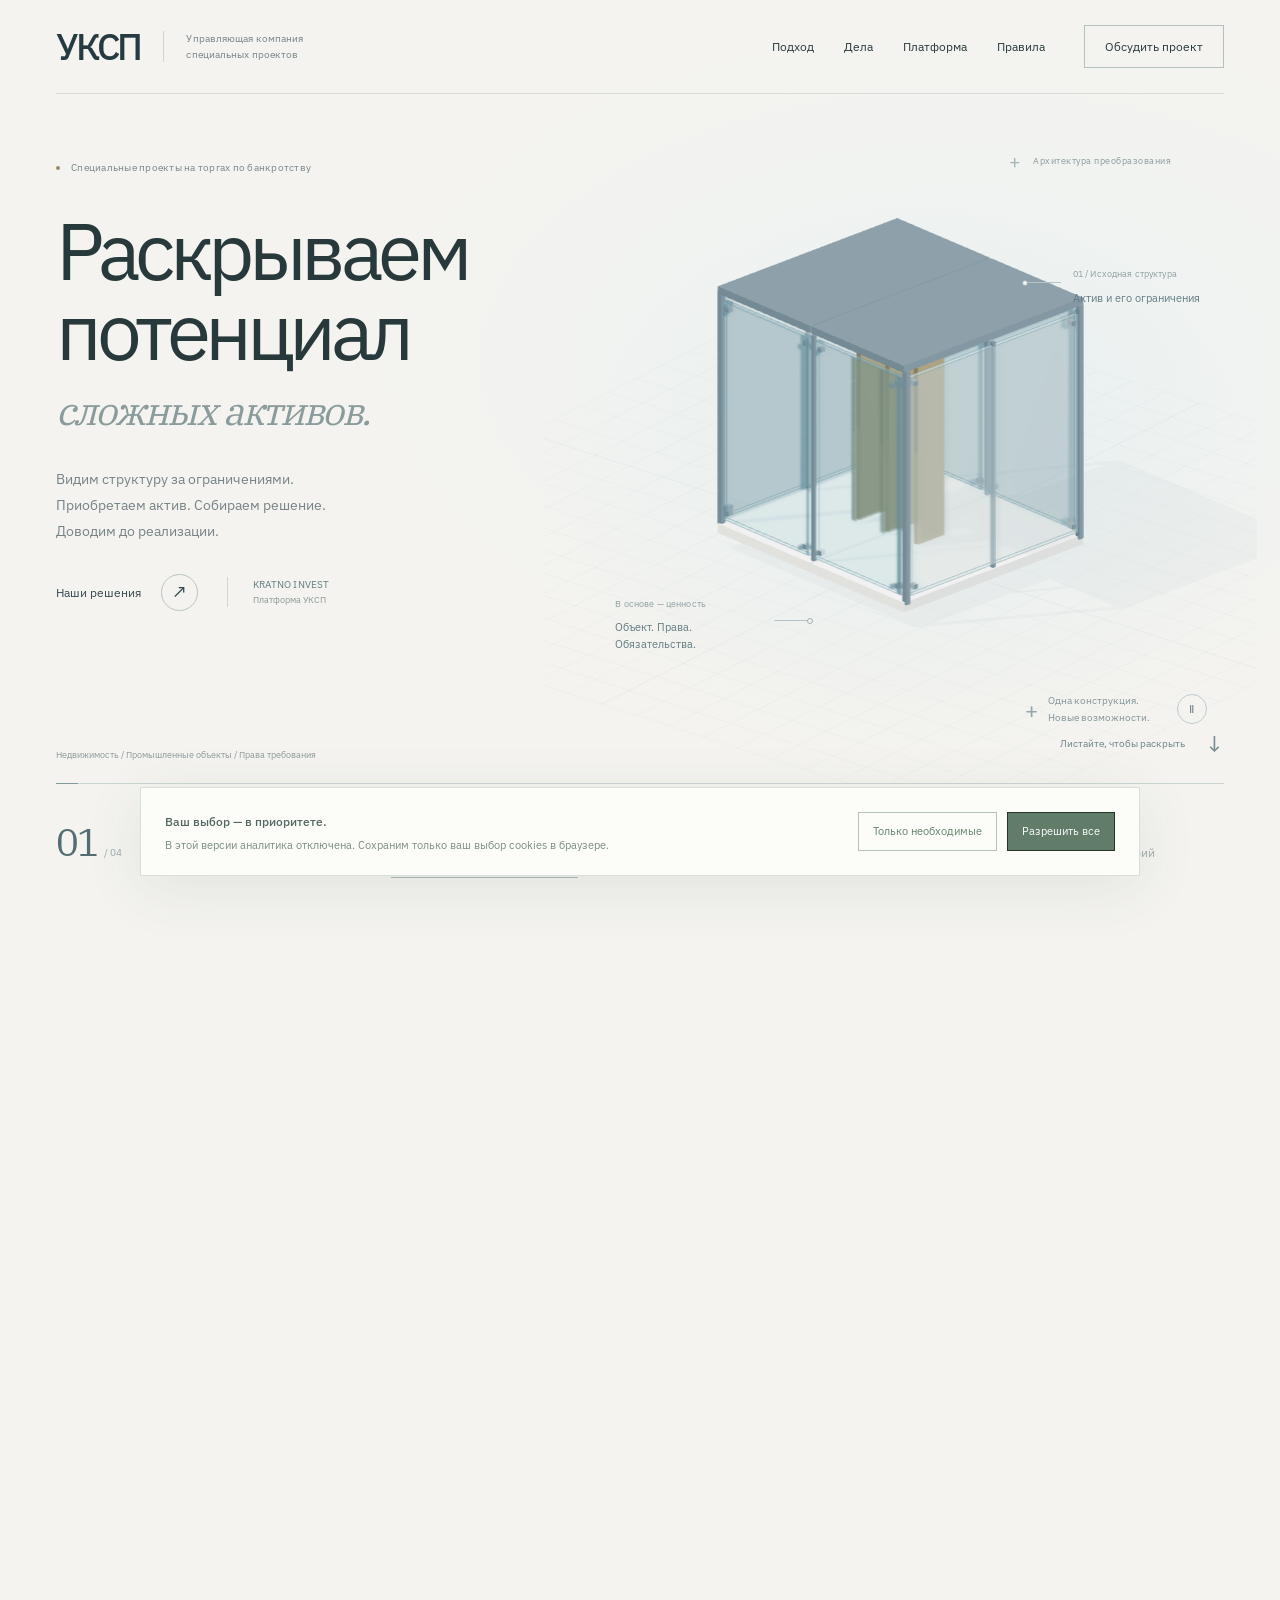
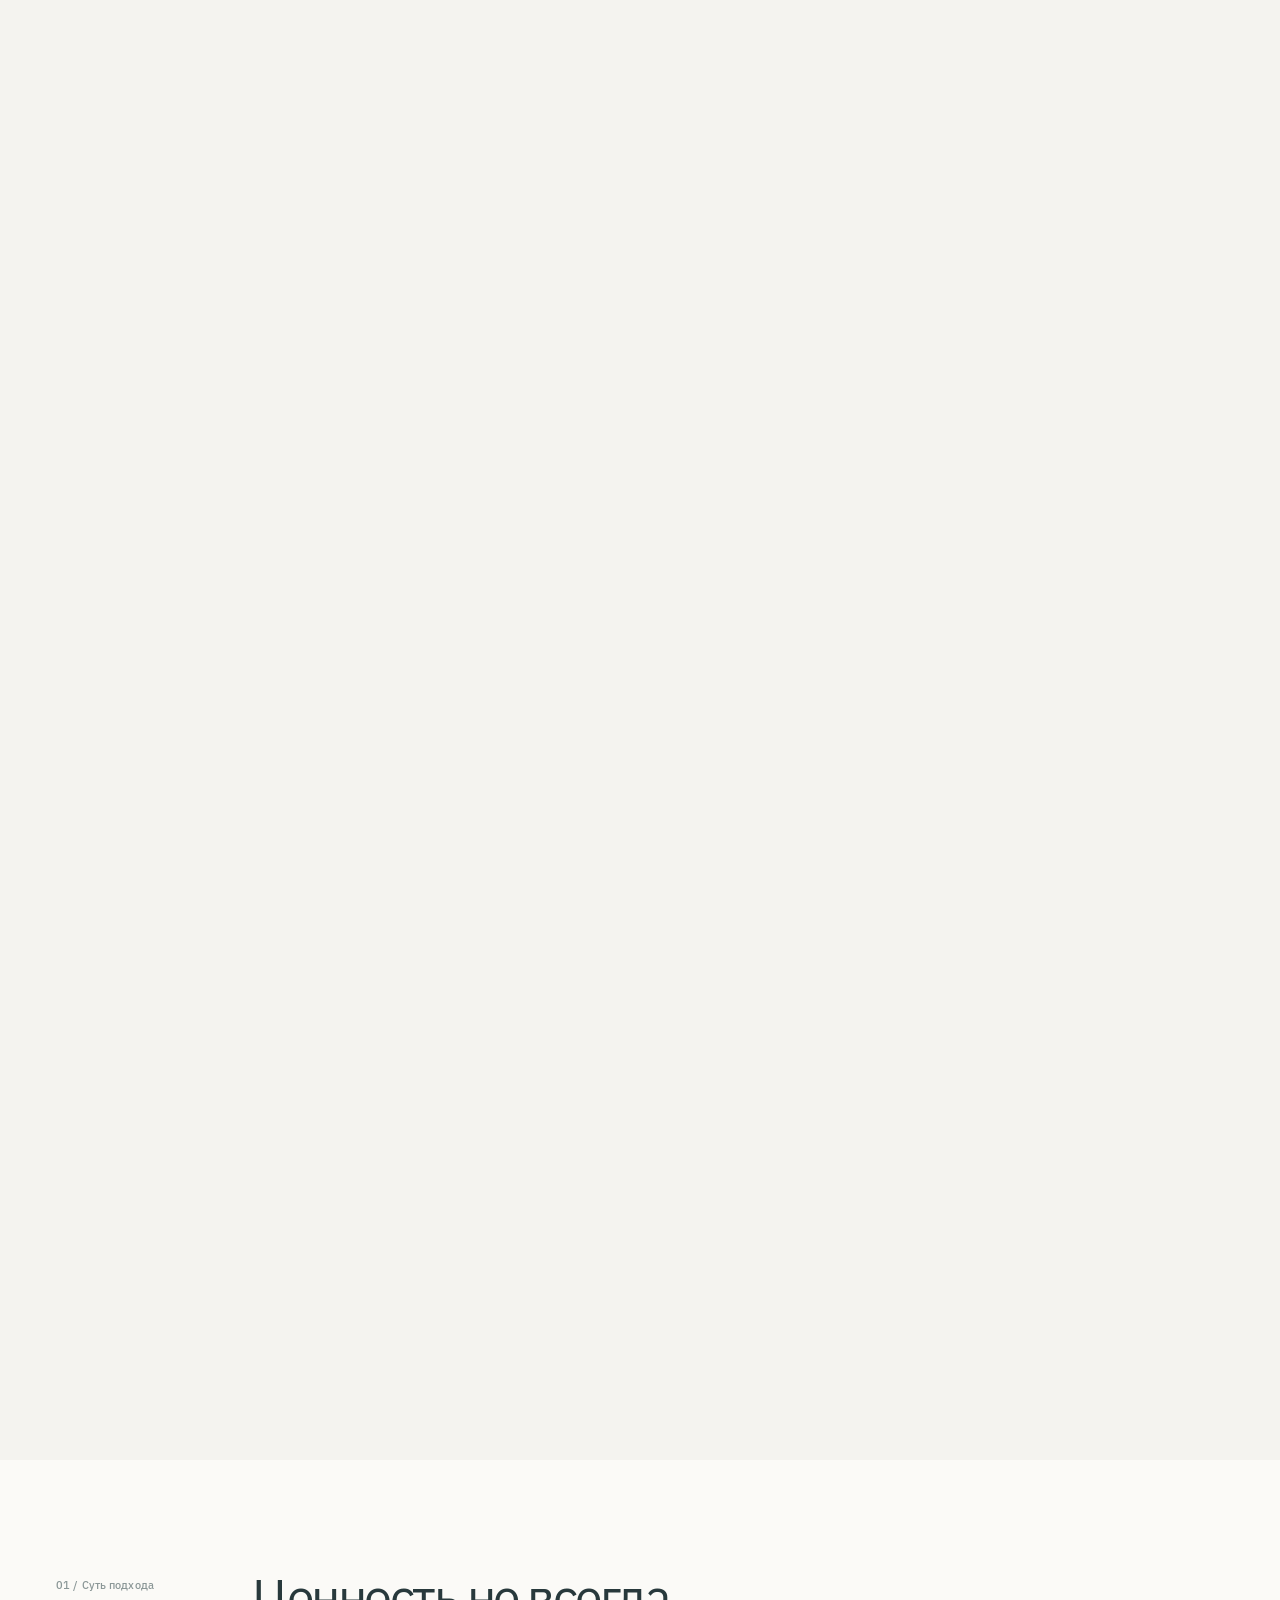
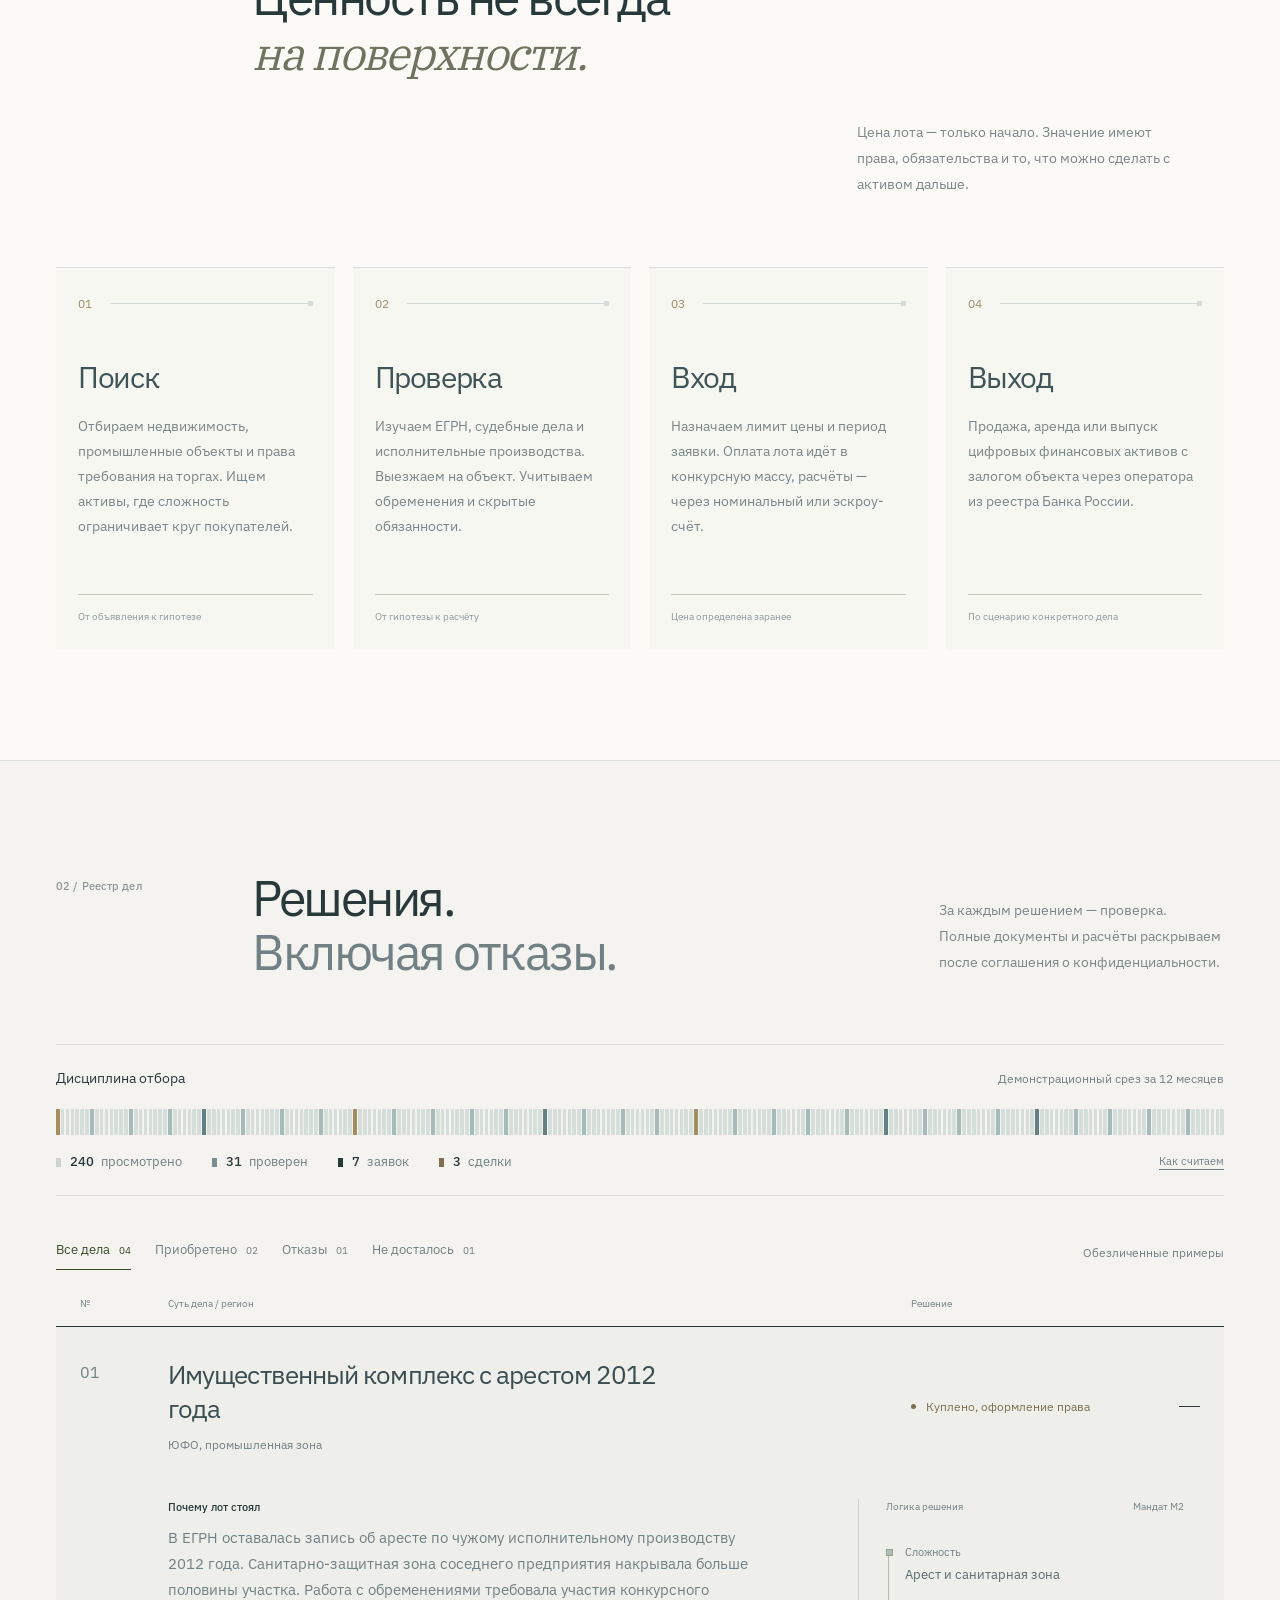
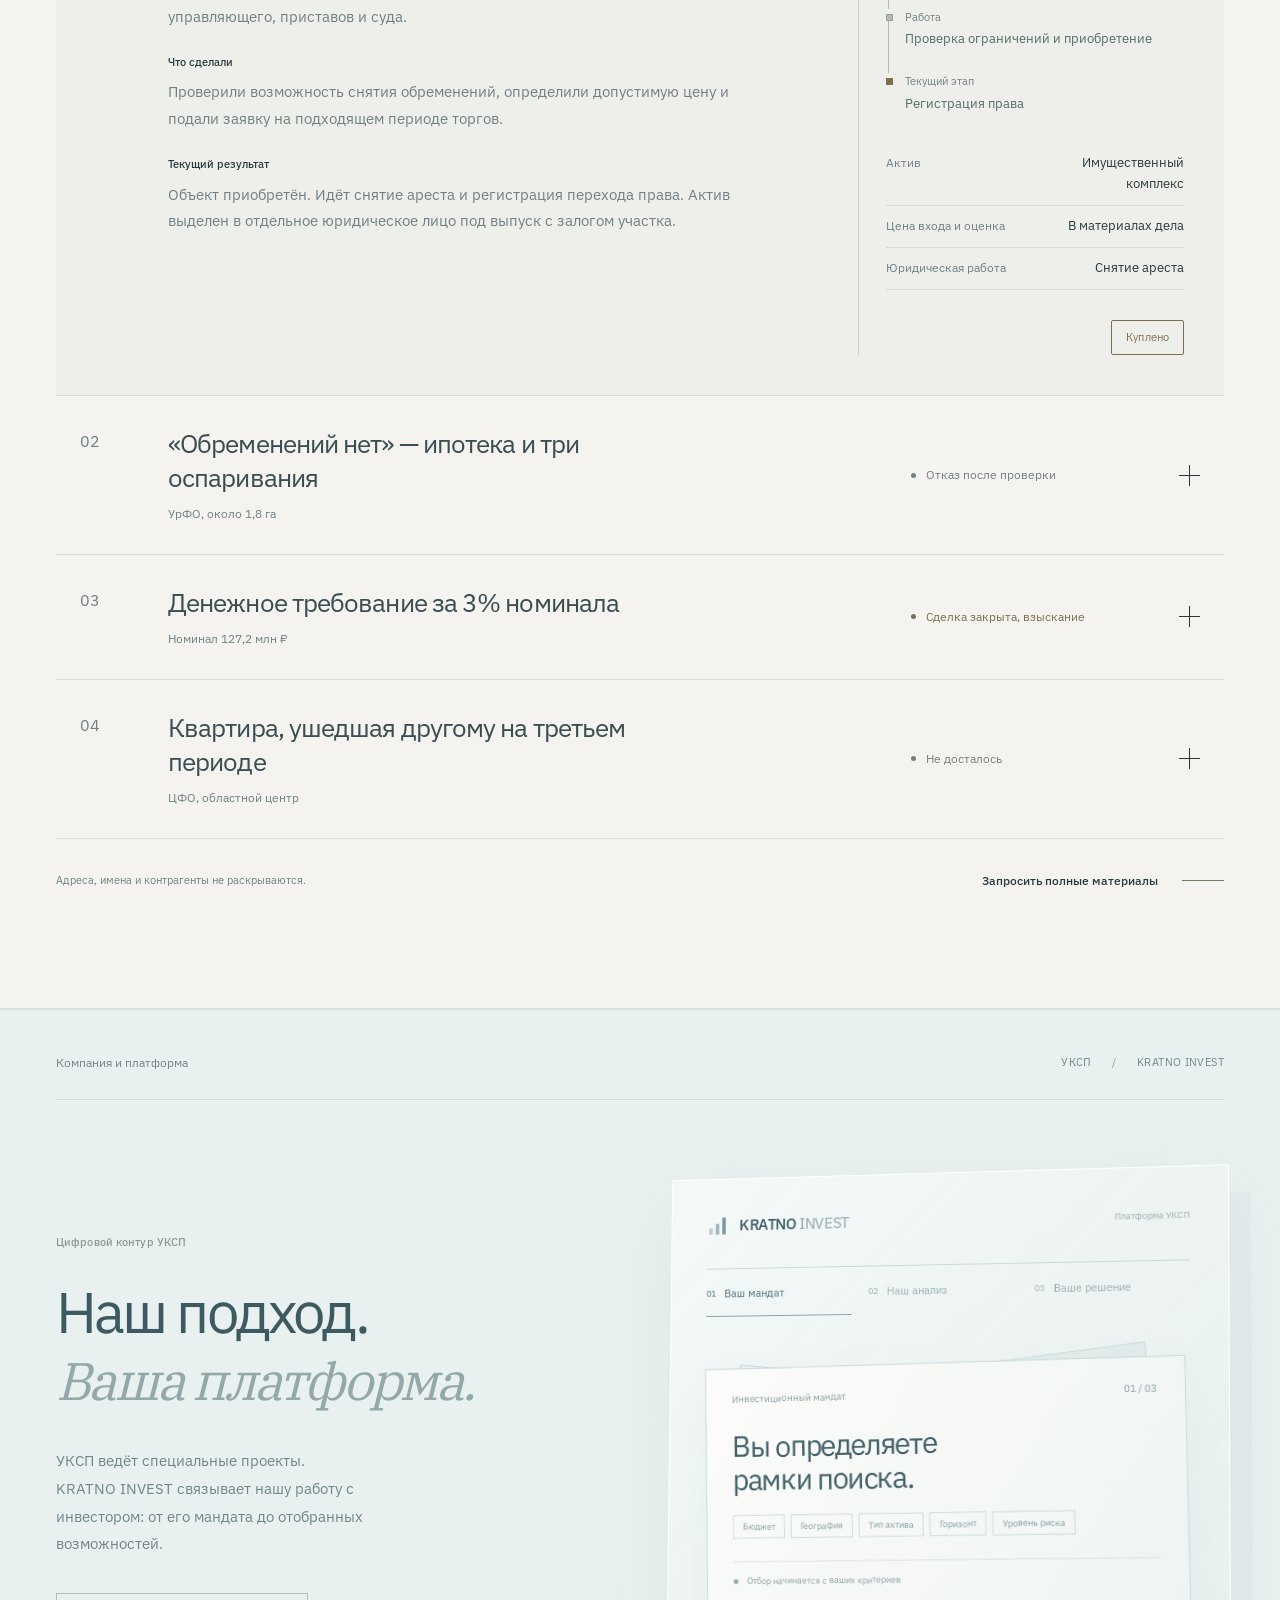
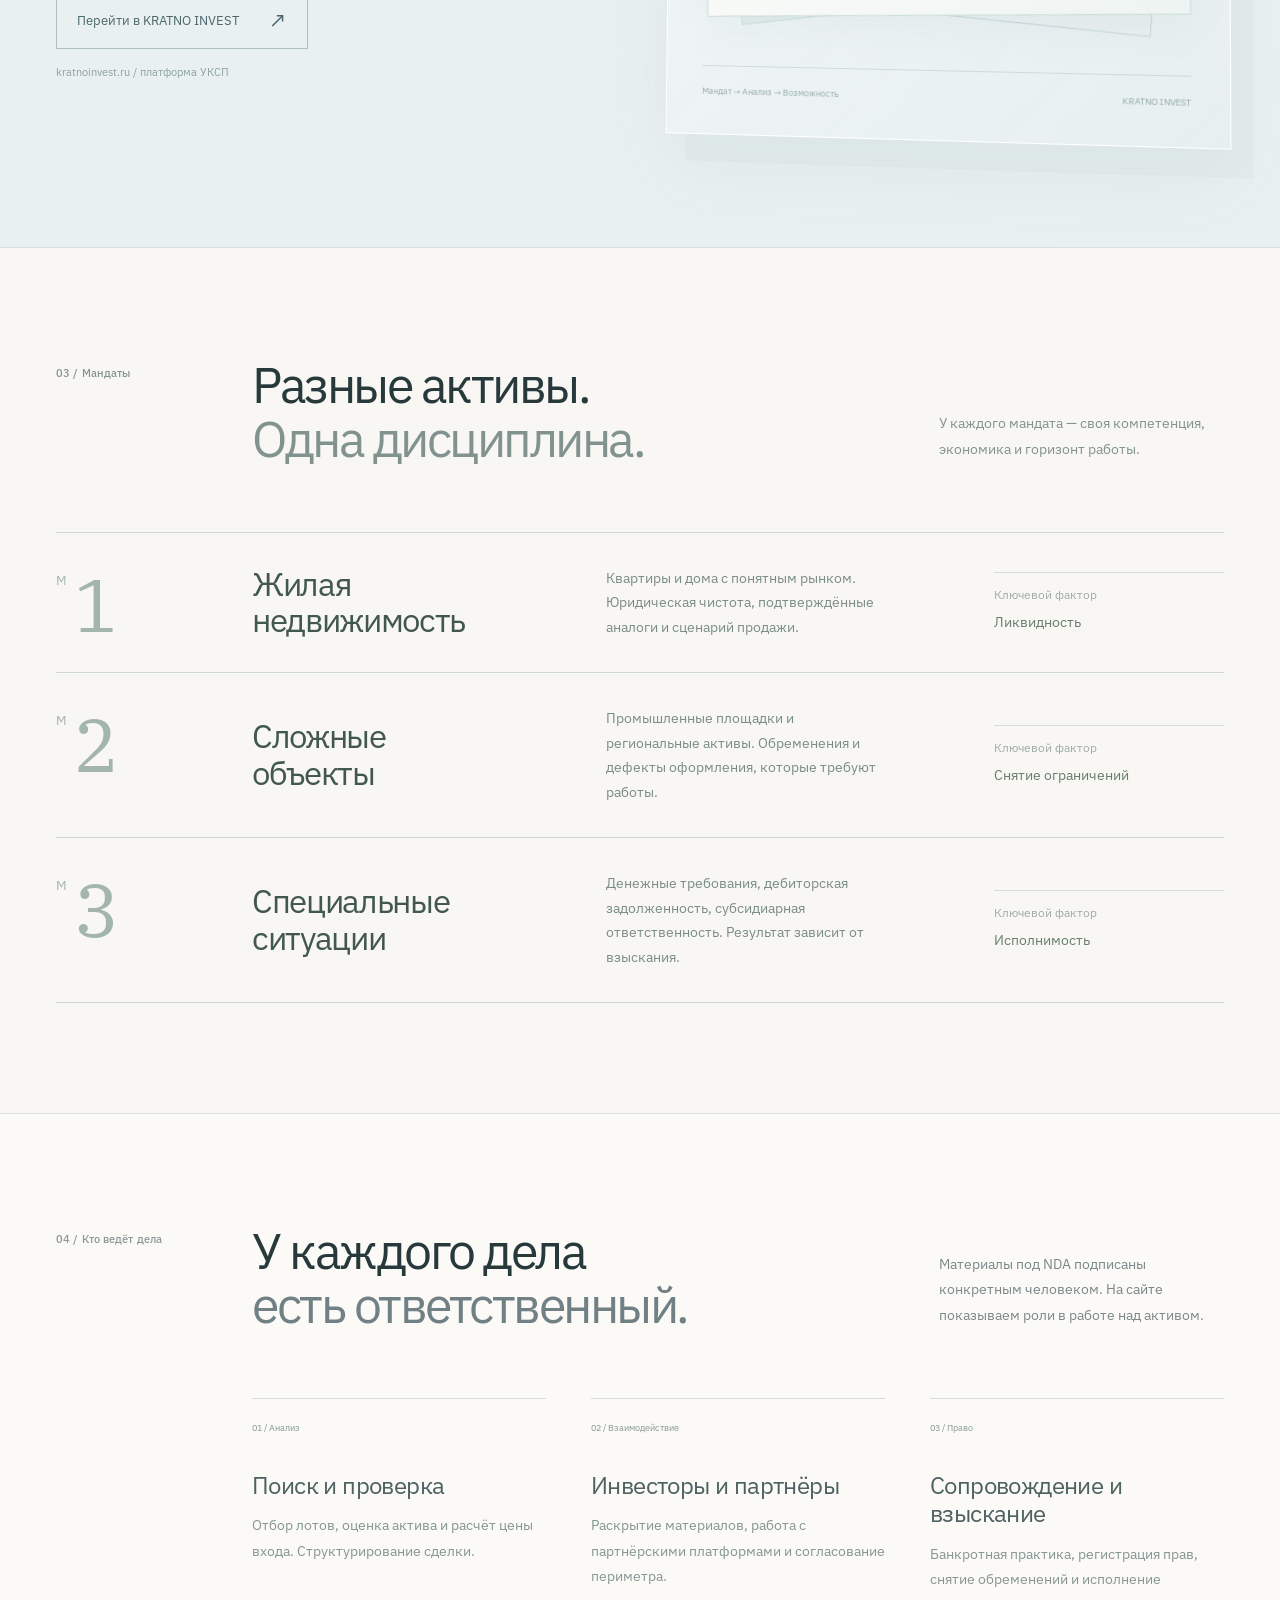
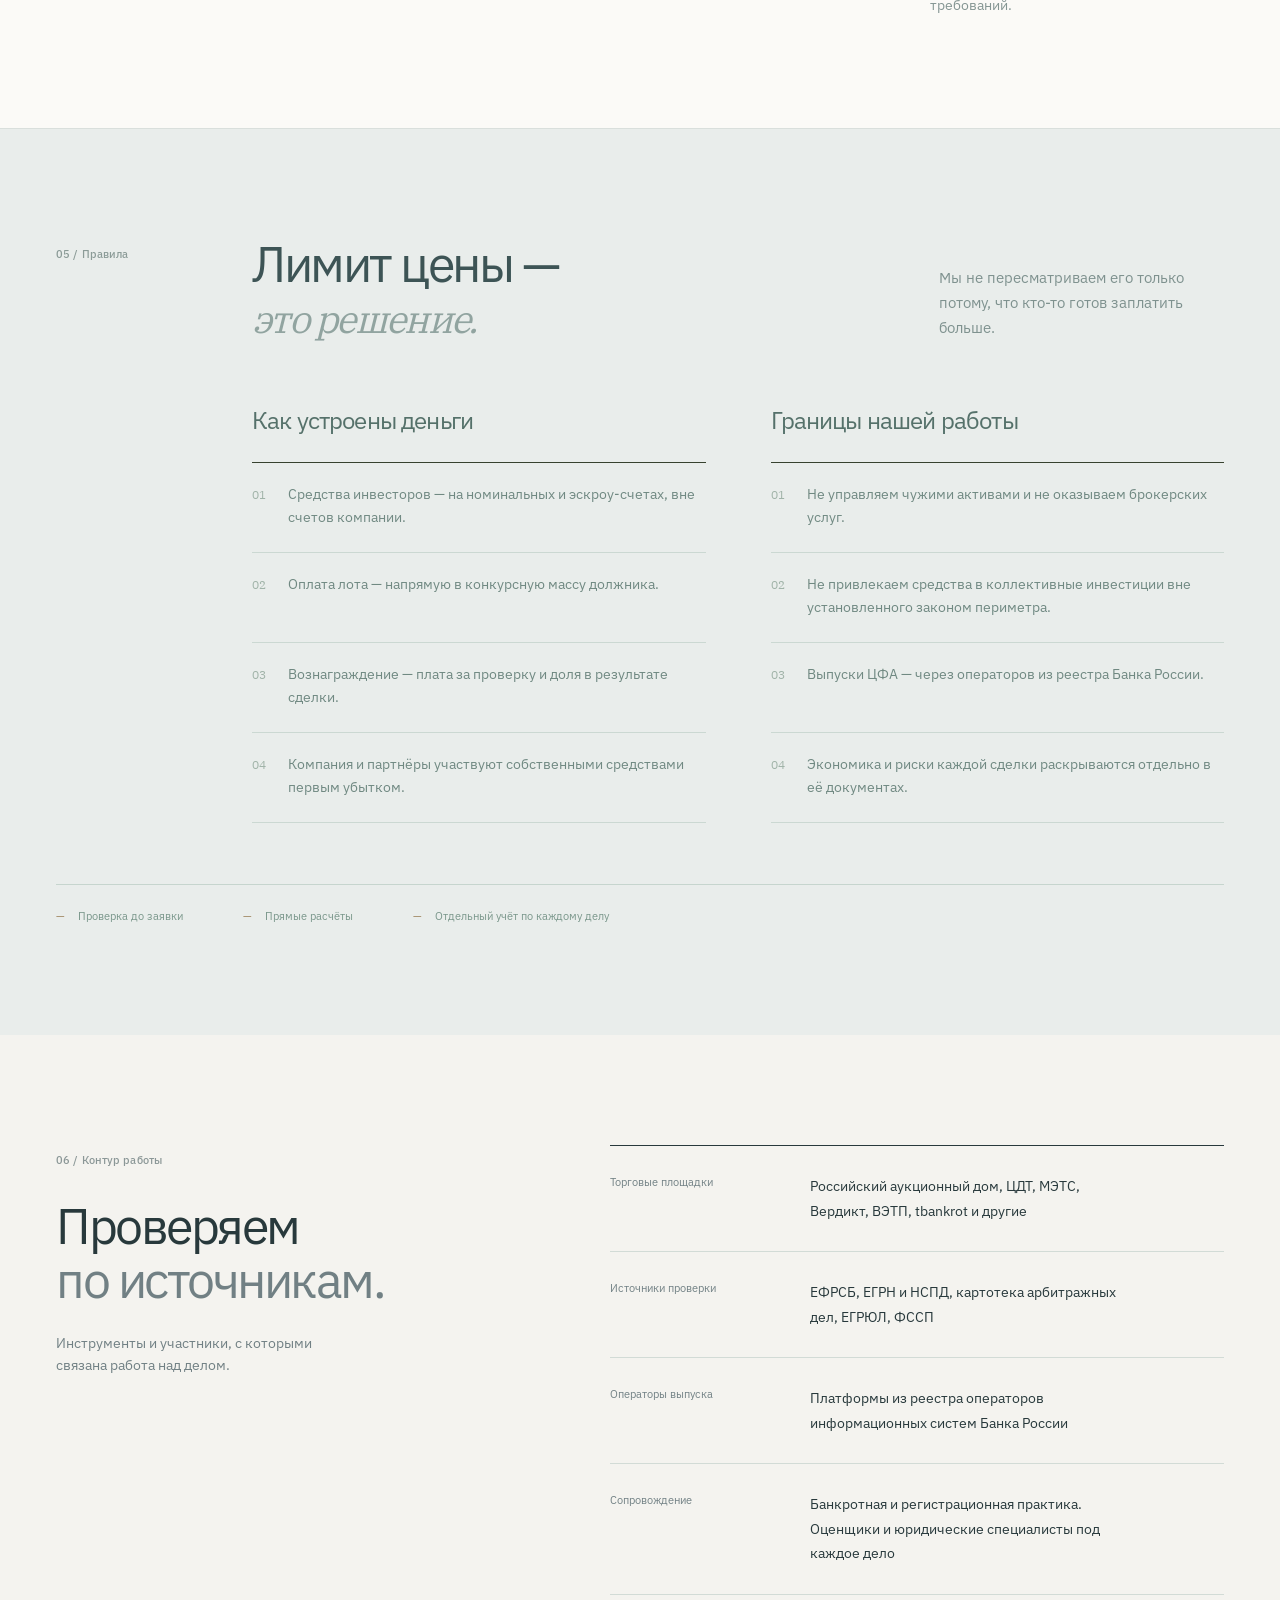
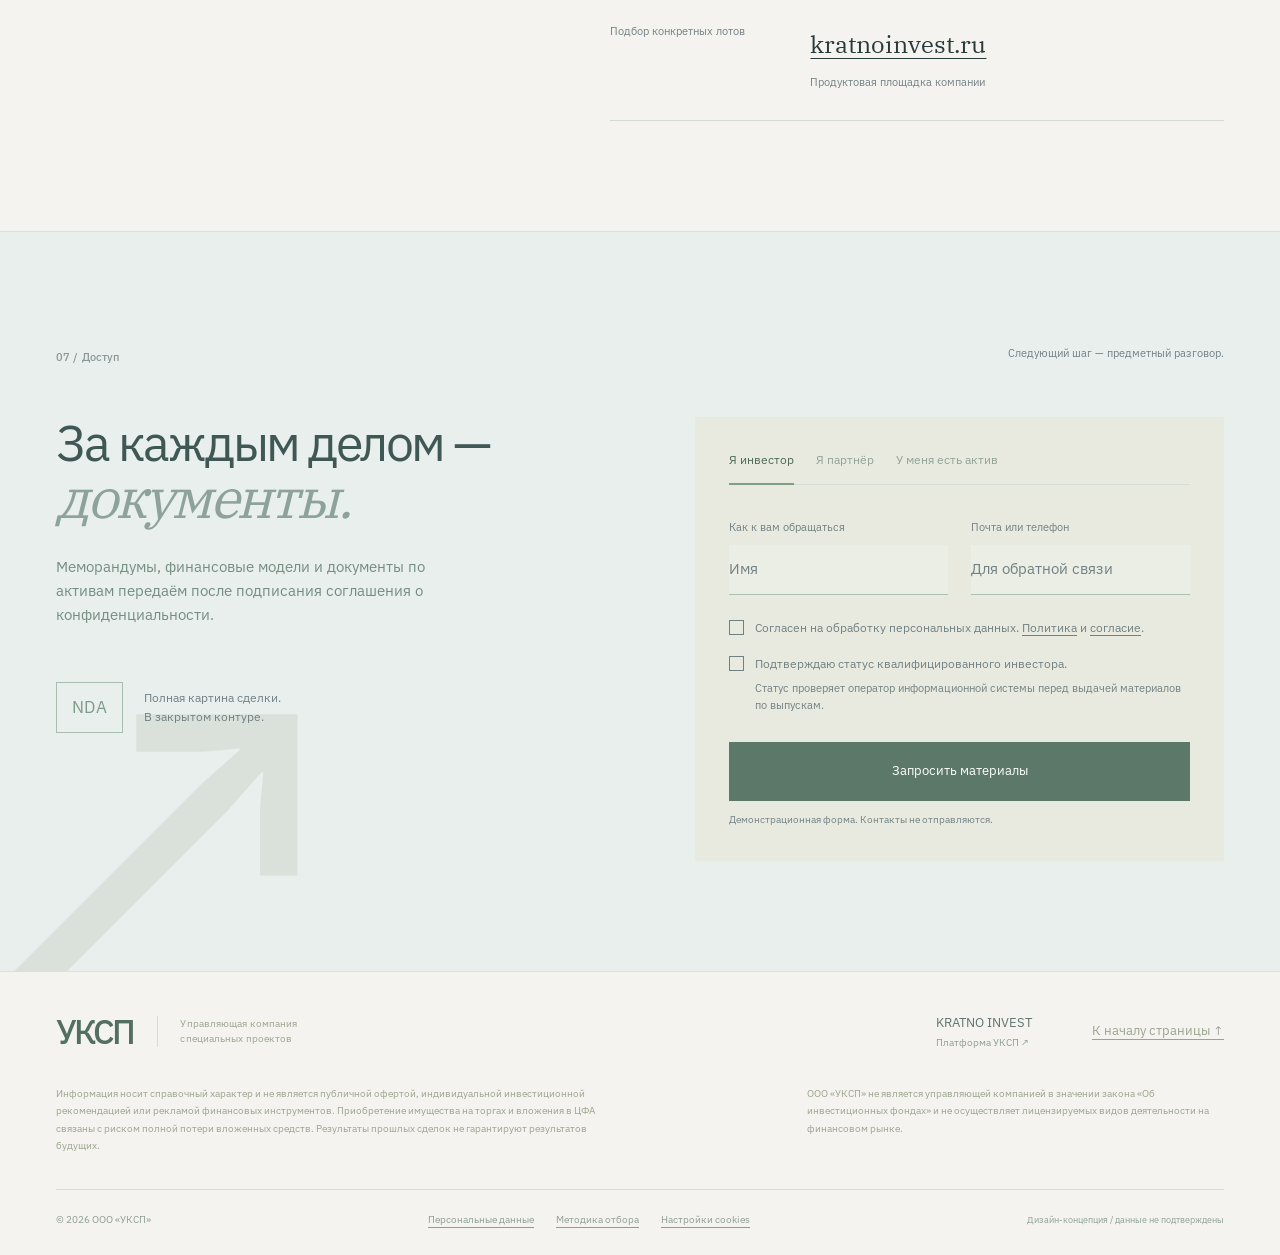
==== index.html @ 1bc06bcf "УКСП — дизайн-концепция сайта, статическая сборка Co-Authored-By: Claude Opus 5 <noreply@anthropic.c" ====
<!doctype html>
<html lang="ru">
<head>
  <meta charset="utf-8">
  <meta name="viewport" content="width=device-width, initial-scale=1">
  <meta name="theme-color" content="#f4f3ef">
  <meta name="description" content="УКСП — специальные проекты на торгах по банкротству. Недвижимость, промышленные объекты и права требования. Проверка до заявки, дисциплина цены, открытая логика решений.">
  <meta name="robots" content="noindex,nofollow">
  <meta property="og:title" content="УКСП — специальные проекты на торгах по банкротству">
  <meta property="og:description" content="Проверяем до заявки. Соблюдаем лимит цены. Раскрываем логику решений.">
  <title>УКСП — специальные проекты на торгах по банкротству</title>
  <link rel="icon" href="assets/favicon.svg" type="image/svg+xml">
  <link rel="preload" href="assets/fonts/plex-serif-regular.ttf" as="font" type="font/ttf" crossorigin>
  <link rel="preload" href="assets/fonts/plex-sans-regular.ttf" as="font" type="font/ttf" crossorigin>
  <link rel="stylesheet" href="styles.css">
  <link rel="stylesheet" href="concept.css">
  <link rel="stylesheet" href="architecture.css">
  <script src="app.js" defer></script>
  <script src="assets/vendor/three.min.js" defer></script>
  <script src="scene-architecture.js" defer></script>
</head>
<body>
<a class="skip-link" href="#main">К содержанию</a>
<header class="hero" id="top">
  <div class="hero-pin">
  <div class="wrap">
    <div class="topbar">
      <a class="brand" href="#top" aria-label="УКСП — на главную"><span class="wordmark">УКСП</span><span class="brand-description">Управляющая компания<br>специальных проектов</span></a>
      <button class="menu-toggle" type="button" aria-expanded="false" aria-controls="navigation">Меню <span aria-hidden="true">+</span></button>
      <nav id="navigation" aria-label="Основная навигация">
        <a href="#process">Подход</a><a href="#cases">Дела</a><a href="#platform">Платформа</a><a href="#frame">Правила</a><a class="nav-access" href="#access">Обсудить проект</a>
      </nav>
    </div>
    <div class="hero-stage" data-phase="0">
      <div class="hero-copy">
        <div class="edition"><span class="live-dot"></span> Специальные проекты на торгах по банкротству</div>
        <h1>Раскрываем<br>потенциал<em>сложных активов.</em></h1>
        <p class="hero-description">Видим структуру за ограничениями. <br>Приобретаем актив. Собираем решение. <br>Доводим до реализации.</p>
        <div class="hero-actions"><a class="hero-cta" href="#cases"><span>Наши решения</span><span class="cta-orbit" aria-hidden="true">↗</span></a><a class="hero-platform-link" href="#platform"><span>KRATNO INVEST</span><small>Платформа УКСП</small></a></div>
      </div>
      <div class="object-stage" id="object-stage">
        <div class="scene-halo" aria-hidden="true"></div>
        <canvas id="asset-canvas" aria-label="Архитектурная модель подхода: цельный стеклянный объём раскрывается и собирается в открытый павильон. Этапы доступны кнопками ниже."></canvas>
        <div class="scene-fallback" aria-hidden="true"><div></div><div></div><div></div><div></div></div>
        <div class="object-coordinate coord-top"><span class="scene-cross">+</span> Архитектура преобразования</div>
        <div class="object-coordinate coord-side">УКСП / Исследование формы</div>
        <div class="object-label label-right"><span class="label-rule"></span><div><span class="label-index" id="layer-index">01 / Исходная структура</span><b id="layer-label">Актив и его ограничения</b></div></div>
        <div class="object-label label-left"><span class="label-rule"></span><div><span class="label-index">В основе — ценность</span><b id="core-label">Объект. Права. Обязательства.</b></div></div>
        <div class="scene-result" id="scene-result"><span>Сценарий определён</span><p>Продажа · Аренда · Взыскание</p><a href="#cases">От подхода к делам <span aria-hidden="true">↗</span></a></div>
        <div class="object-note"><span class="orbit-cross" aria-hidden="true">+</span><span>Одна конструкция.<br>Новые возможности.</span></div>
        <button class="motion-toggle" id="motion-toggle" type="button" aria-pressed="false" aria-label="Отключить плавное движение">Ⅱ</button>
      </div>
      <div class="hero-footnote"><span>Недвижимость / Промышленные объекты / Права требования</span><a class="scroll-cue" href="#process">Листайте, чтобы раскрыть <span aria-hidden="true">↓</span></a></div>
    </div>
    <div class="phase-console">
      <div class="phase-overview"><span class="phase-count" id="phase-count">01<span>/ 04</span></span><p id="phase-caption">У каждого сложного актива есть внутренняя логика.</p></div>
      <div class="phase-tabs" role="group" aria-label="Этапы работы с активом">
        <button type="button" data-phase="0" aria-pressed="true"><span>01 / Актив</span><b>Увидеть целое</b><i></i></button>
        <button type="button" data-phase="1" aria-pressed="false"><span>02 / Анализ</span><b>Раскрыть структуру</b><i></i></button>
        <button type="button" data-phase="2" aria-pressed="false"><span>03 / Решение</span><b>Собрать по-новому</b><i></i></button>
        <button type="button" data-phase="3" aria-pressed="false"><span>04 / Реализация</span><b>Воплотить сценарий</b><i></i></button>
      </div>
    </div>
  </div>
  </div>
</header>
<main id="main">
  <section id="process" class="section process-section">
    <div class="wrap">
      <div class="section-heading"><p class="section-index">01 / Суть подхода</p><h2>Ценность не всегда<br><em>на поверхности.</em></h2><p class="section-description">Цена лота — только начало. Значение имеют права, обязательства и то, что можно сделать с активом дальше.</p></div>
      <div class="process-grid">
        <article class="process-step"><div class="step-top"><span>01</span><span class="step-track" aria-hidden="true"></span></div><h3>Поиск</h3><p>Отбираем недвижимость, промышленные объекты и права требования на торгах. Ищем активы, где сложность ограничивает круг покупателей.</p><span class="step-foot">От объявления к гипотезе</span></article>
        <article class="process-step"><div class="step-top"><span>02</span><span class="step-track" aria-hidden="true"></span></div><h3>Проверка</h3><p>Изучаем ЕГРН, судебные дела и исполнительные производства. Выезжаем на объект. Учитываем обременения и скрытые обязанности.</p><span class="step-foot">От гипотезы к расчёту</span></article>
        <article class="process-step"><div class="step-top"><span>03</span><span class="step-track" aria-hidden="true"></span></div><h3>Вход</h3><p>Назначаем лимит цены и период заявки. Оплата лота идёт в конкурсную массу, расчёты — через номинальный или эскроу-счёт.</p><span class="step-foot">Цена определена заранее</span></article>
        <article class="process-step"><div class="step-top"><span>04</span><span class="step-track" aria-hidden="true"></span></div><h3>Выход</h3><p>Продажа, аренда или выпуск цифровых финансовых активов с залогом объекта через оператора из реестра Банка России.</p><span class="step-foot">По сценарию конкретного дела</span></article>
      </div>
    </div>
  </section>
  <section id="cases" class="section cases-section">
    <div class="wrap">
      <div class="section-heading"><p class="section-index">02 / Реестр дел</p><h2>Решения.<br><span class="muted">Включая отказы.</span></h2><p class="section-description">За каждым решением — проверка.<br>Полные документы и расчёты раскрываем после соглашения о конфиденциальности.</p></div>
      <div class="sieve-panel">
        <div class="sieve-top"><span>Дисциплина отбора</span><span class="demo-label">Демонстрационный срез за 12 месяцев</span></div>
        <div id="sieve" class="sieve" aria-hidden="true"></div>
        <div class="sieve-bottom"><div class="sieve-stat"><span class="legend-dot reviewed"></span><b>240</b> просмотрено</div><div class="sieve-stat"><span class="legend-dot checked"></span><b>31</b> проверен</div><div class="sieve-stat"><span class="legend-dot bid"></span><b>7</b> заявок</div><div class="sieve-stat"><span class="legend-dot deal"></span><b>3</b> сделки</div><button class="plain-link" data-dialog="methodology" type="button">Как считаем</button></div>
      </div>
      <div class="registry-toolbar"><div class="case-filters" role="group" aria-label="Фильтр реестра"><button type="button" data-filter="all" aria-pressed="true">Все дела <span>04</span></button><button type="button" data-filter="deals" aria-pressed="false">Приобретено <span>02</span></button><button type="button" data-filter="refused" aria-pressed="false">Отказы <span>01</span></button><button type="button" data-filter="lost" aria-pressed="false">Не досталось <span>01</span></button></div><span class="registry-note">Обезличенные примеры</span></div>
      <div class="registry-columns" aria-hidden="true"><span>№</span><span>Суть дела / регион</span><span>Решение</span><span></span></div>
      <div id="registry"><!-- CASES_START -->
<details class="case" data-status="purchased" open>
  <summary><span class="case-number">01</span><span><span class="case-name">Имущественный комплекс с арестом 2012 года</span><span class="case-region">ЮФО, промышленная зона</span></span><span class="case-status purchased">Куплено, оформление права</span><span class="case-plus" aria-hidden="true"></span></summary>
  <div class="case-inner"><div class="case-copy"><div><h4>Почему лот стоял</h4><p>В ЕГРН оставалась запись об аресте по чужому исполнительному производству 2012 года. Санитарно-защитная зона соседнего предприятия накрывала больше половины участка. Работа с обременениями требовала участия конкурсного управляющего, приставов и суда.</p></div><div><h4>Что сделали</h4><p>Проверили возможность снятия обременений, определили допустимую цену и подали заявку на подходящем периоде торгов.</p></div><div><h4>Текущий результат</h4><p>Объект приобретён. Идёт снятие ареста и регистрация перехода права. Актив выделен в отдельное юридическое лицо под выпуск с залогом участка.</p></div></div><aside class="case-card" aria-label="Ключевые факты дела 01"><div class="case-card-top"><span>Логика решения</span><span>Мандат М2</span></div><div class="decision-structure" aria-label="Структура решения"><div class="decision-line"><div><span>Сложность</span><b>Арест и санитарная зона</b></div></div><div class="decision-line"><div><span>Работа</span><b>Проверка ограничений и приобретение</b></div></div><div class="decision-line"><div><span>Текущий этап</span><b>Регистрация права</b></div></div></div><dl class="case-facts"><div><dt>Актив</dt><dd>Имущественный комплекс</dd></div><div><dt>Цена входа и оценка</dt><dd>В материалах дела</dd></div><div><dt>Юридическая работа</dt><dd>Снятие ареста</dd></div></dl><div class="seal purchased">Куплено</div></aside></div>
</details>
<details class="case" data-status="refused" >
  <summary><span class="case-number">02</span><span><span class="case-name">«Обременений нет» — ипотека и три оспаривания</span><span class="case-region">УрФО, около 1,8 га</span></span><span class="case-status refused">Отказ после проверки</span><span class="case-plus" aria-hidden="true"></span></summary>
  <div class="case-inner"><div class="case-copy"><div><h4>Как выглядел лот</h4><p>Цена периода ниже кадастровой стоимости, работающая котельная, запас мощности подстанции. Рядом растущий жилой район. По карточке агрегатора объект выглядел подходящим для покупки.</p></div><div><h4>Что вскрыла проверка</h4><p>В ЕГРН здание числится незавершённым строительством без ввода в эксплуатацию. На объекте ипотека небанковского кредитора из отступного за 24 дня до заявления о банкротстве. У финансового управляющего в работе три оспаривания сделок должника.</p></div><div><h4>Решение</h4><p>С учётом легализации здания и риска по залогу нужной цены на графике не оказалось даже на отсечке. Заявку не подавали. Так заканчивается большинство лотов, которые мы смотрим.</p></div></div><aside class="case-card" aria-label="Ключевые факты дела 02"><div class="case-card-top"><span>Логика решения</span><span>Мандат М2</span></div><div class="decision-structure" aria-label="Структура решения"><div class="decision-line"><div><span>Сложность</span><b>Скрытые обременения</b></div></div><div class="decision-line"><div><span>Проверка</span><b>Ипотека и три оспаривания</b></div></div><div class="decision-line"><div><span>Решение</span><b>Заявку не подавали</b></div></div></div><dl class="case-facts"><div><dt>Заявка</dt><dd>Не подавалась</dd></div><div><dt>Допустимая цена</dt><dd>Ниже отсечки</dd></div><div><dt>Стоп-фактор</dt><dd>Риски по залогу</dd></div></dl><div class="seal refused">Отказ</div></aside></div>
</details>
<details class="case" data-status="closed" >
  <summary><span class="case-number">03</span><span><span class="case-name">Денежное требование за 3% номинала</span><span class="case-region">Номинал 127,2 млн ₽</span></span><span class="case-status closed">Сделка закрыта, взыскание</span><span class="case-plus" aria-hidden="true"></span></summary>
  <div class="case-inner"><div class="case-copy"><div><h4>Почему лот стоял</h4><p>Задолженность продавалась в составе имущества банкрота и оценивалась рынком как безнадёжная. Возраст долга отвлекал внимание от состояния самого должника.</p></div><div><h4>Что сделали</h4><p>Проверили должника: компания ведёт деятельность, не имеет признаков банкротства и располагает имуществом, достаточным для исполнения. Требование приобретено на отсечке.</p></div><div><h4>Текущий результат</h4><p>Сделка по приобретению требования закрыта. Взыскание в работе; его результат будет отражён отдельно после завершения процедуры.</p></div></div><aside class="case-card" aria-label="Ключевые факты дела 03"><div class="case-card-top"><span>Логика решения</span><span>Мандат М3</span></div><div class="decision-structure" aria-label="Структура решения"><div class="decision-line"><div><span>Сложность</span><b>Требование оценивалось как безнадёжное</b></div></div><div class="decision-line"><div><span>Проверка</span><b>Деятельность и имущество должника</b></div></div><div class="decision-line"><div><span>Текущий этап</span><b>Взыскание задолженности</b></div></div></div><dl class="case-facts"><div><dt>Период заявки</dt><dd>06 / 06</dd></div><div><dt>Номинал требования</dt><dd>127,2 млн ₽</dd></div><div><dt>Текущая стадия</dt><dd>Взыскание</dd></div></dl><div class="seal closed">Сделка закрыта</div></aside></div>
</details>
<details class="case" data-status="lost" >
  <summary><span class="case-number">04</span><span><span class="case-name">Квартира, ушедшая другому на третьем периоде</span><span class="case-region">ЦФО, областной центр</span></span><span class="case-status lost">Не досталось</span><span class="case-plus" aria-hidden="true"></span></summary>
  <div class="case-inner"><div class="case-copy"><div><h4>Как выглядел лот</h4><p>Квартира без обременений в новом доме. Рынок по аналогам подтверждён; объект прошёл предварительный отбор.</p></div><div><h4>Что сделали</h4><p>Рассчитали лимит цены на уровне 55% от рынка с учётом срока продажи. Другой участник приобрёл лот на третьем периоде, на 18% выше нашего лимита.</p></div><div><h4>Решение</h4><p>Лимит не пересматривали. Цена, по которой мы не готовы покупать, не становится хорошей от того, что её заплатил кто-то другой.</p></div></div><aside class="case-card" aria-label="Ключевые факты дела 04"><div class="case-card-top"><span>Логика решения</span><span>Мандат М1</span></div><div class="decision-structure" aria-label="Структура решения"><div class="decision-line"><div><span>Актив</span><b>Квартира без обременений</b></div></div><div class="decision-line"><div><span>Проверка</span><b>Экономика и срок продажи</b></div></div><div class="decision-line"><div><span>Решение</span><b>Лимит цены сохранён</b></div></div></div><dl class="case-facts"><div><dt>Лот ушёл</dt><dd>В периоде 03</dd></div><div><dt>Цена другого участника</dt><dd>+18% к нашему лимиту</dd></div><div><dt>Решение</dt><dd>Не догонять цену</dd></div></dl><div class="seal lost">Лимит сохранён</div></aside></div>
</details>
<!-- CASES_END --></div>
      <p class="sr-only" id="filter-status" aria-live="polite"></p>
      <div class="registry-bottom"><p>Адреса, имена и контрагенты не раскрываются.</p><a class="text-link" href="#access">Запросить полные материалы <span class="link-line" aria-hidden="true"></span></a></div>
    </div>
  </section>
  <section id="platform" class="section platform-section">
    <div class="wrap">
      <div class="platform-kicker"><span>Компания и платформа</span><span class="platform-family">УКСП <span aria-hidden="true">/</span> KRATNO INVEST</span></div>
      <div class="platform-layout">
        <div class="platform-copy"><p class="section-index">Цифровой контур УКСП</p><h2>Наш подход.<br><em>Ваша платформа.</em></h2><p>УКСП ведёт специальные проекты.<br>KRATNO INVEST связывает нашу работу с инвестором: от его мандата до отобранных возможностей.</p><a class="platform-cta" href="https://kratnoinvest.ru" target="_blank" rel="noopener noreferrer"><span>Перейти в KRATNO INVEST</span><span aria-hidden="true">↗</span></a><span class="platform-address">kratnoinvest.ru / платформа УКСП</span></div>
        <div class="platform-visual" aria-label="Маршрут инвестора в KRATNO INVEST">
          <div class="platform-wordmark"><svg viewBox="0 0 48 48" aria-hidden="true"><rect x="5" y="29" width="8" height="14" rx="1"/><rect x="20" y="19" width="8" height="24" rx="1"/><rect x="35" y="5" width="8" height="38" rx="1"/></svg><span>KRATNO <span>INVEST</span></span><small>Платформа УКСП</small></div>
          <div class="platform-route" role="group" aria-label="Маршрут на платформе"><button type="button" data-platform-step="0" aria-pressed="true"><span>01</span> Ваш мандат</button><button type="button" data-platform-step="1" aria-pressed="false"><span>02</span> Наш анализ</button><button type="button" data-platform-step="2" aria-pressed="false"><span>03</span> Ваше решение</button></div>
          <div class="platform-stage" data-active="0"><div class="platform-depth depth-back" aria-hidden="true"></div><div class="platform-depth depth-middle" aria-hidden="true"></div><div class="platform-document"><div class="document-top"><span id="platform-document-type">Инвестиционный мандат</span><span id="platform-document-number">01 / 03</span></div><h3 id="platform-document-title">Вы определяете<br>рамки поиска.</h3><div class="document-tags" id="platform-tags"><span>Бюджет</span><span>География</span><span>Тип актива</span><span>Горизонт</span><span>Уровень риска</span></div><div class="document-bottom"><span class="document-signal" aria-hidden="true"></span><span id="platform-document-note">Отбор начинается с ваших критериев</span></div></div></div>
          <div class="platform-bottom"><span>Мандат → Анализ → Возможность</span><span>KRATNO INVEST</span></div>
        </div>
      </div>
    </div>
  </section>
  <section id="mandates" class="section mandates-section">
    <div class="wrap"><div class="section-heading"><p class="section-index">03 / Мандаты</p><h2>Разные активы.<br><span class="muted">Одна дисциплина.</span></h2><p class="section-description">У каждого мандата — своя компетенция, экономика и горизонт работы.</p></div>
      <div class="mandates-grid">
        <article class="mandate"><span class="mandate-code">М<span>1</span></span><div class="mandate-body"><h3>Жилая<br>недвижимость</h3><p>Квартиры и дома с понятным рынком. Юридическая чистота, подтверждённые аналоги и сценарий продажи.</p></div><div class="mandate-foot"><span>Ключевой фактор</span><span>Ликвидность</span></div></article>
        <article class="mandate"><span class="mandate-code">М<span>2</span></span><div class="mandate-body"><h3>Сложные<br>объекты</h3><p>Промышленные площадки и региональные активы. Обременения и дефекты оформления, которые требуют работы.</p></div><div class="mandate-foot"><span>Ключевой фактор</span><span>Снятие ограничений</span></div></article>
        <article class="mandate"><span class="mandate-code">М<span>3</span></span><div class="mandate-body"><h3>Специальные<br>ситуации</h3><p>Денежные требования, дебиторская задолженность, субсидиарная ответственность. Результат зависит от взыскания.</p></div><div class="mandate-foot"><span>Ключевой фактор</span><span>Исполнимость</span></div></article>
      </div>
    </div>
  </section>
  <section id="people" class="section people-section"><div class="wrap">
    <div class="section-heading"><p class="section-index">04 / Кто ведёт дела</p><h2>У каждого дела<br><span class="muted">есть ответственный.</span></h2><p class="section-description">Материалы под NDA подписаны конкретным человеком. На сайте показываем роли в работе над активом.</p></div>
    <div class="people-grid"><article><span class="role-number">01 / Анализ</span><h3>Поиск и проверка</h3><p>Отбор лотов, оценка актива и расчёт цены входа. Структурирование сделки.</p></article><article><span class="role-number">02 / Взаимодействие</span><h3>Инвесторы и партнёры</h3><p>Раскрытие материалов, работа с партнёрскими платформами и согласование периметра.</p></article><article><span class="role-number">03 / Право</span><h3>Сопровождение и взыскание</h3><p>Банкротная практика, регистрация прав, снятие обременений и исполнение требований.</p></article></div>
  </div></section>
  <section id="frame" class="section rules-section"><div class="wrap">
    <div class="rules-head"><p class="section-index">05 / Правила</p><h2>Лимит цены —<br><span>это решение.</span></h2><p>Мы не пересматриваем его только потому, что кто-то готов заплатить больше.</p></div>
    <div class="rules-grid"><div><h3>Как устроены деньги</h3><ul><li><span>01</span>Средства инвесторов — на номинальных и эскроу-счетах, вне счетов компании.</li><li><span>02</span>Оплата лота — напрямую в конкурсную массу должника.</li><li><span>03</span>Вознаграждение — плата за проверку и доля в результате сделки.</li><li><span>04</span>Компания и партнёры участвуют собственными средствами первым убытком.</li></ul></div><div><h3>Границы нашей работы</h3><ul><li><span>01</span>Не управляем чужими активами и не оказываем брокерских услуг.</li><li><span>02</span>Не привлекаем средства в коллективные инвестиции вне установленного законом периметра.</li><li><span>03</span>Выпуски ЦФА — через операторов из реестра Банка России.</li><li><span>04</span>Экономика и риски каждой сделки раскрываются отдельно в её документах.</li></ul></div></div>
    <div class="rules-bottom"><span>Проверка до заявки</span><span>Прямые расчёты</span><span>Отдельный учёт по каждому делу</span></div>
  </div></section>
  <section id="contour" class="section contour-section"><div class="wrap contour-layout"><div><p class="section-index">06 / Контур работы</p><h2>Проверяем<br><span class="muted">по источникам.</span></h2><p class="contour-note">Инструменты и участники, с которыми связана работа над делом.</p></div><dl class="contour-table"><div><dt>Торговые площадки</dt><dd>Российский аукционный дом, ЦДТ, МЭТС, Вердикт, ВЭТП, tbankrot и другие</dd></div><div><dt>Источники проверки</dt><dd>ЕФРСБ, ЕГРН и НСПД, картотека арбитражных дел, ЕГРЮЛ, ФССП</dd></div><div><dt>Операторы выпуска</dt><dd>Платформы из реестра операторов информационных систем Банка России</dd></div><div><dt>Сопровождение</dt><dd>Банкротная и регистрационная практика. Оценщики и юридические специалисты под каждое дело</dd></div><div><dt>Подбор конкретных лотов</dt><dd><a class="product-link" href="https://kratnoinvest.ru" target="_blank" rel="noopener noreferrer">kratnoinvest.ru</a><span class="product-description">Продуктовая площадка компании</span></dd></div></dl></div></section>
  <section id="access" class="section access-section"><div class="wrap">
    <div class="access-top"><p class="section-index">07 / Доступ</p><span>Следующий шаг — предметный разговор.</span></div>
    <div class="access-layout"><div class="access-intro"><h2 id="access-title">За каждым делом —<br><span class="muted">документы.</span></h2><p id="access-text">Меморандумы, финансовые модели и документы по активам передаём после подписания соглашения о конфиденциальности.</p><div class="access-note"><span class="nda-mark">NDA</span><p>Полная картина сделки.<br>В закрытом контуре.</p></div></div>
      <div class="access-form-container"><div class="routes" role="group" aria-label="Цель обращения"><button type="button" data-route="investor" aria-pressed="true">Я инвестор</button><button type="button" data-route="partner" aria-pressed="false">Я партнёр</button><button type="button" data-route="seller" aria-pressed="false">У меня есть актив</button></div>
        <form id="access-form" novalidate data-endpoint=""><input type="hidden" name="purpose" id="purpose" value="investor"><div class="form-fields"><div class="field"><label for="name">Как к вам обращаться</label><input id="name" name="name" autocomplete="name" maxlength="100" placeholder="Имя" required aria-describedby="name-error"><span class="field-error" id="name-error"></span></div><div class="field"><label for="contact">Почта или телефон</label><input id="contact" name="contact" autocomplete="email" maxlength="160" placeholder="Для обратной связи" required aria-describedby="contact-error"><span class="field-error" id="contact-error"></span></div></div>
          <div class="field seller-field" hidden><label for="asset">Объект, регион и текущий статус</label><textarea id="asset" name="asset" maxlength="3000" rows="3" placeholder="Расскажите об активе в двух строках" aria-describedby="asset-error"></textarea><span class="field-error" id="asset-error"></span></div>
          <div class="honeypot" aria-hidden="true"><label for="website">Сайт</label><input id="website" name="website" tabindex="-1" autocomplete="off"></div>
          <label class="check-label" for="pd"><input id="pd" name="consent" type="checkbox" required aria-describedby="pd-error"><span>Согласен на обработку персональных данных. <button class="inline-link" type="button" data-dialog="privacy">Политика</button> и <button class="inline-link" type="button" data-dialog="consent">согласие</button>.</span></label><span class="field-error" id="pd-error"></span>
          <div id="qualification"><label class="check-label" for="qualified"><input id="qualified" name="qualified" type="checkbox" aria-describedby="qualified-error"><span>Подтверждаю статус квалифицированного инвестора.</span></label><span class="field-error" id="qualified-error"></span><p class="qualification-note">Статус проверяет оператор информационной системы перед выдачей материалов по выпускам.</p></div>
          <button class="submit-button" type="submit" id="submit">Запросить материалы</button><p class="form-demo-note">Демонстрационная форма. Контакты не отправляются.</p><div class="form-result" id="form-result" role="status" tabindex="-1" hidden></div>
        </form>
      </div>
    </div>
  </div></section>
</main>
<footer><div class="wrap"><div class="footer-top"><a class="brand footer-brand" href="#top"><span class="wordmark">УКСП</span><span class="brand-description">Управляющая компания<br>специальных проектов</span></a><a class="footer-platform" href="https://kratnoinvest.ru" target="_blank" rel="noopener noreferrer">KRATNO INVEST <span>Платформа УКСП ↗</span></a><a class="plain-link" href="#top">К началу страницы ↑</a></div><div class="footer-body"><p>Информация носит справочный характер и не является публичной офертой, индивидуальной инвестиционной рекомендацией или рекламой финансовых инструментов. Приобретение имущества на торгах и вложения в ЦФА связаны с риском полной потери вложенных средств. Результаты прошлых сделок не гарантируют результатов будущих.</p><p>ООО «УКСП» не является управляющей компанией в значении закона «Об инвестиционных фондах» и не осуществляет лицензируемых видов деятельности на финансовом рынке.</p></div><div class="footer-bottom"><span>© 2026 ООО «УКСП»</span><div><button class="plain-link" data-dialog="privacy" type="button">Персональные данные</button><button class="plain-link" data-dialog="methodology" type="button">Методика отбора</button><button class="plain-link" id="cookie-settings" type="button">Настройки cookies</button></div><span class="preview-status">Дизайн-концепция / данные не подтверждены</span></div></div></footer>
<aside class="cookie" id="cookie" aria-label="Настройки cookies" hidden><div><b>Ваш выбор — в приоритете.</b><p>В этой версии аналитика отключена. Сохраним только ваш выбор cookies в браузере.</p></div><div class="cookie-actions"><button type="button" data-cookie="essential">Только необходимые</button><button type="button" data-cookie="all">Разрешить все</button></div></aside>
<dialog id="info-dialog" aria-labelledby="dialog-title"><div class="dialog-top"><span>УКСП / Информация</span><button id="dialog-close" type="button" aria-label="Закрыть окно">×</button></div><h2 id="dialog-title"></h2><div id="dialog-content"></div></dialog>
<noscript><div class="noscript-note">Реестр доступен без JavaScript. Для фильтров, настроек и демонстрации формы включите JavaScript.</div></noscript>
<script id="register-data" type="application/json">{"demo":true,"snapshot":null,"statistics":{"reviewed":240,"checked":31,"bids":7,"deals":3}}</script>
</body>
</html>
---- styles.css ----
@font-face{font-family:Plex Sans;src:url('assets/fonts/plex-sans-regular.ttf') format('truetype');font-weight:400;font-display:swap}
@font-face{font-family:Plex Sans;src:url('assets/fonts/plex-sans-medium.ttf') format('truetype');font-weight:500 700;font-display:swap}
@font-face{font-family:Plex Serif;src:url('assets/fonts/plex-serif-regular.ttf') format('truetype');font-weight:400;font-display:swap}
@font-face{font-family:Plex Serif;src:url('assets/fonts/plex-serif-medium.ttf') format('truetype');font-weight:500 700;font-display:swap}
:root{--deep:#10222b;--deep-surface:#15303a;--deep-line:#244652;--bone:#e9e4da;--bone-muted:#a9b9bc;--copper:#c58a55;--copper-ink:#8c5a2b;--paper:#e3e6e5;--surface:#f3f5f4;--ink:#131b21;--muted:#5a6a73;--line:#bfc7c6;--serif:'Plex Serif',Georgia,serif;--sans:'Plex Sans',Arial,sans-serif}
*{box-sizing:border-box}html{scroll-behavior:smooth;scroll-padding-top:28px;-webkit-text-size-adjust:100%}body{margin:0;background:var(--paper);color:var(--ink);font-family:var(--sans);font-size:16px;line-height:1.6;font-variant-numeric:tabular-nums;-webkit-font-smoothing:antialiased}::selection{background:var(--copper);color:var(--deep)}button,input,textarea{font:inherit}button,a,input,textarea{-webkit-tap-highlight-color:transparent}button{cursor:pointer;color:inherit}a{color:inherit;text-decoration:none}button{border-radius:0}button:disabled{cursor:wait}button:focus-visible,a:focus-visible,summary:focus-visible,input:focus-visible,textarea:focus-visible,[tabindex]:focus-visible{outline:2px solid var(--copper-ink);outline-offset:5px}.hero :focus-visible,.rules-section :focus-visible{outline-color:var(--copper)}h1,h2,h3,h4,p{margin:0}h1,h2,h3{font-family:var(--serif);font-weight:400}h2{font-size:clamp(34px,3.35vw,50px);line-height:1.14;letter-spacing:-.035em}h3{font-size:27px;line-height:1.25;letter-spacing:-.025em}p{max-width:66ch}svg{display:block}button[hidden],[hidden]{display:none!important}.wrap{max-width:1560px;width:calc(100% - 128px);margin-inline:auto}.muted{color:var(--muted)}.accent{color:var(--copper)}.sr-only{position:absolute;width:1px;height:1px;padding:0;overflow:hidden;clip:rect(0,0,0,0);white-space:nowrap;border:0}.skip-link{position:fixed;top:-80px;left:24px;z-index:30;background:var(--bone);padding:12px 24px;color:var(--ink)}.skip-link:focus{top:12px}.small-label,.section-index{font-size:13px;font-weight:500}.plain-link{border:0;background:none;padding:0;text-decoration:underline;text-underline-offset:4px;font-size:13px}.text-link{font-size:14px;font-weight:500;display:inline-flex;align-items:center;gap:24px;padding-block:8px}.link-line{width:42px;height:1px;background:currentColor;transition:width .2s}.text-link:hover .link-line{width:60px}.inline-link{border:0;background:none;padding:0;font:inherit;text-decoration:underline;text-underline-offset:3px}
/* Opening spread */
.hero{background:var(--deep);color:var(--bone)}.topbar{min-height:106px;border-bottom:1px solid var(--deep-line);display:flex;align-items:center;justify-content:space-between;gap:36px}.brand{display:inline-flex;align-items:center;gap:24px;flex-shrink:0}.wordmark{font-family:var(--serif);font-size:43px;line-height:1;letter-spacing:-.065em}.brand-description{font-size:11px;line-height:1.45;color:var(--bone-muted);border-left:1px solid var(--deep-line);padding-left:22px}.topbar nav{display:flex;gap:27px;align-items:center;font-size:13px}.topbar nav a{padding-block:8px;transition:color .2s}.topbar nav a:hover{color:var(--copper)}.topbar .nav-access{margin-left:8px;border-bottom:1px solid var(--copper)}.menu-toggle{display:none}.hero-intro{display:grid;grid-template-columns:minmax(0,1fr) 280px;gap:60px;align-items:end;padding:58px 0 49px}.hero h1{font-size:clamp(50px,5.3vw,86px);line-height:1.045;letter-spacing:-.045em}.hero h1>span{color:var(--copper)}.hero-aside{padding-bottom:8px}.small-label{color:var(--bone);display:block;margin-bottom:18px}.hero-aside p{color:var(--bone-muted);font-size:14px;line-height:1.65;margin-bottom:24px}.hero-aside .text-link{color:var(--bone)}.chart-heading{font-size:12px;display:flex;justify-content:space-between;gap:20px;color:var(--bone-muted);border-top:1px solid var(--deep-line);padding:17px 0 23px}.chart-caption{color:var(--bone-muted)}.chart{--step:29px;--first:25px;position:relative;height:241px}.chart-columns{display:grid;grid-template-columns:repeat(6,1fr);height:100%;border-left:1px solid var(--deep-line)}.chart-period{position:relative;border-right:1px solid var(--deep-line);height:210px}.chart-period:after{content:'';position:absolute;left:0;right:0;top:calc(var(--first) + var(--i)*var(--step));height:calc(186px - var(--first) - var(--i)*var(--step));background:rgba(233,228,218,.025)}.price-label{position:absolute;top:calc(var(--first) + var(--i)*var(--step) - 29px);left:16px;font-family:var(--serif);font-size:20px;line-height:1;color:var(--bone)}.price-label>span{font-family:var(--sans);font-size:11px;margin-left:2px;color:var(--bone-muted)}.rung{position:absolute;z-index:2;left:0;right:-1px;top:calc(var(--first) + var(--i)*var(--step));border-top:2px solid var(--bone);height:var(--step);border-right:2px solid var(--bone)}.chart-period:last-child .rung{border-right:0}.period-label{position:absolute;top:208px;left:16px;font-size:12px;color:var(--bone-muted);display:flex;gap:13px;align-items:center}.period-label>span{font-size:10px;white-space:nowrap}.land-line{position:absolute;z-index:3;left:0;right:0;top:calc(var(--first) + 3.4*var(--step));border-top:1px dashed var(--copper);pointer-events:none}.land-line>span{position:absolute;right:12px;bottom:8px;background:var(--deep);padding:0 5px;font-size:11px;color:var(--copper)}.entry-mark{position:absolute;z-index:4;left:50%;top:calc(var(--first) + 4*var(--step) + 1px)}.entry-dot{display:block;width:11px;height:11px;border-radius:50%;background:var(--copper);transform:translate(-50%,-50%)}.entry-dot:after{content:'';position:absolute;inset:-8px;border:1px solid var(--copper);border-radius:50%;opacity:.6}.entry-label{position:absolute;top:15px;left:-25px;font-size:12px;color:var(--copper)}.entry-period .period-label{color:var(--copper)}.hero-bottom{display:grid;grid-template-columns:1.8fr 1fr 1fr 1.2fr;gap:38px;align-items:center;padding:24px 0 34px;border-top:1px solid var(--deep-line)}.scheme{font-size:11px;color:var(--bone-muted);line-height:1.65;max-width:45ch}.hero-stat{border-left:1px solid var(--deep-line);padding-left:26px;display:flex;gap:16px;align-items:center}.stat-value{font-family:var(--serif);font-size:38px;line-height:1;white-space:nowrap;letter-spacing:-.04em}.stat-value>span{font-size:21px}.hero-stat p{font-size:10px;line-height:1.5;color:var(--bone-muted)}
/* Editorial grid */
.section{padding:100px 0;border-bottom:1px solid var(--line)}.section-heading{display:grid;grid-template-columns:180px minmax(0,1fr) 310px;gap:36px;align-items:start;margin-bottom:57px}.section-index{color:var(--muted);padding-top:7px;white-space:nowrap}.section-description{font-size:14px;line-height:1.65;color:var(--muted);align-self:end;padding-bottom:3px}.process-section{padding-top:86px;padding-bottom:86px}.process-grid{display:grid;grid-template-columns:repeat(4,1fr)}.process-step{padding:0 30px;border-left:1px solid var(--line)}.process-step:first-child{padding-left:0;border-left:0}.process-step:last-child{padding-right:0}.step-top{display:flex;align-items:center;gap:18px;margin-bottom:24px;color:var(--copper-ink);font-family:var(--serif);font-size:16px}.step-track{display:block;flex:1;height:1px;background:var(--line);position:relative}.step-track:after{content:'';position:absolute;right:0;top:-2px;width:5px;height:5px;background:var(--line)}.process-step h3{margin-bottom:18px}.process-step p{font-size:13px;line-height:1.7;color:var(--muted);min-height:133px}.step-foot{display:block;margin-top:26px;font-size:11px;color:var(--muted)}
/* Register */
.cases-section{background:var(--surface)}.sieve-panel{border-top:1px solid var(--line);border-bottom:1px solid var(--line);padding:20px 0;margin-bottom:39px}.sieve-top{display:flex;align-items:center;justify-content:space-between;margin-bottom:19px;gap:20px;font-size:13px}.demo-label{font-size:11px;color:var(--muted)}.sieve{display:grid;grid-template-columns:repeat(240,minmax(0,1fr));gap:2px;height:20px;width:100%;margin-bottom:17px}.sieve span{background:#cbd2d0}.sieve span.checked{background:#7b8d91}.sieve span.bid{background:var(--ink)}.sieve span.deal{background:var(--copper-ink)}.sieve-bottom{display:flex;align-items:center;gap:30px;font-size:12px;color:var(--muted)}.sieve-bottom .plain-link{margin-left:auto;font-size:11px}.sieve-stat{display:flex;align-items:center;gap:7px}.sieve-stat b{color:var(--ink);font-weight:500}.legend-dot{display:inline-block;width:5px;height:9px;background:#cbd2d0;margin-right:2px}.legend-dot.checked{background:#7b8d91}.legend-dot.bid{background:var(--ink)}.legend-dot.deal{background:var(--copper-ink)}.registry-toolbar{display:flex;justify-content:space-between;align-items:center;gap:20px;margin-bottom:26px}.case-filters{display:flex;gap:24px}.case-filters button{border:0;background:none;padding:5px 0 9px;font-size:13px;color:var(--muted);border-bottom:1px solid transparent}.case-filters button[aria-pressed=true]{color:var(--ink);border-bottom-color:var(--ink)}.case-filters button:hover{color:var(--copper-ink)}.case-filters button span{font-size:10px;padding-left:6px}.registry-note{font-size:11px;color:var(--muted)}.registry-columns,.case summary{display:grid;grid-template-columns:64px minmax(0,1fr) 240px 25px;gap:24px;align-items:center}.registry-columns{font-size:10px;color:var(--muted);padding:0 24px 14px}.case{border-top:1px solid var(--line)}.case:last-child{border-bottom:1px solid var(--line)}.case summary{list-style:none;cursor:pointer;padding:26px 24px;transition:background .2s}.case summary::-webkit-details-marker{display:none}.case summary:hover{background:var(--paper)}.case[open]{background:var(--paper);border-top-color:var(--ink)}.case-number{font-family:var(--serif);font-size:20px;color:var(--muted);align-self:start;padding-top:2px}.case-name{display:block;font-family:var(--serif);font-size:24px;line-height:1.3;letter-spacing:-.02em;max-width:34ch}.case-region{display:block;margin-top:9px;font-size:11px;color:var(--muted)}.case-status{font-size:12px;display:flex;gap:10px;align-items:center;color:var(--muted)}.case-status:before{content:'';display:block;width:5px;height:5px;border-radius:50%;background:currentColor;flex-shrink:0}.case-status.purchased,.case-status.closed{color:var(--copper-ink)}.case-plus{position:relative;display:block;width:21px;height:21px;justify-self:end}.case-plus:before,.case-plus:after{content:'';position:absolute;background:var(--ink);left:0;top:10px;width:21px;height:1px}.case-plus:after{transform:rotate(90deg);transition:transform .2s}.case[open] .case-plus:after{transform:rotate(0)}.case-inner{display:grid;grid-template-columns:minmax(0,1fr) 326px;gap:72px;padding:12px 40px 40px 112px}.case-copy{display:flex;flex-direction:column;gap:24px}.case-copy h4{font-family:var(--sans);font-size:12px;font-weight:500;margin-bottom:8px;color:var(--ink)}.case-copy p{font-size:14px;line-height:1.75;color:var(--muted)}.case-card{border-left:1px solid #b2bdbc;padding-left:30px;align-self:stretch}.case-card-top{display:flex;justify-content:space-between;font-size:10px;color:var(--muted);margin-bottom:16px}.mini{width:100%;height:auto;margin-bottom:14px;overflow:visible}.mini text{font-family:var(--sans);font-size:10px;fill:var(--muted)}.mini .stairs{fill:none;stroke:var(--ink);stroke-width:1.7}.mini .benchmark{stroke:var(--copper-ink);stroke-width:1;stroke-dasharray:4 4}.case-facts{margin:0}.case-facts>div{display:flex;justify-content:space-between;align-items:baseline;gap:16px;padding:10px 0;border-bottom:1px solid var(--line)}.case-facts dt{font-size:10px;color:var(--muted)}.case-facts dd{font-size:12px;text-align:right;margin:0;max-width:20ch}.seal{display:table;margin:30px 0 0 auto;border:3px double currentColor;padding:7px 16px;font-size:13px;color:var(--copper-ink);transform:rotate(-3deg)}.seal.refused,.seal.lost{color:var(--muted);transform:rotate(2deg)}.registry-bottom{display:flex;align-items:center;justify-content:space-between;gap:20px;margin-top:24px}.registry-bottom p{font-size:11px;color:var(--muted)}.registry-bottom .text-link{font-size:12px}
/* Mandates and roles */
.mandates-grid{display:grid;grid-template-columns:repeat(3,1fr);border-top:1px solid var(--line);border-bottom:1px solid var(--line)}.mandate{padding:30px 36px 22px;border-left:1px solid var(--line);display:flex;flex-direction:column;transition:background .2s}.mandate:first-child{border-left:0;padding-left:0}.mandate:last-child{padding-right:0}.mandate-code{font-family:var(--serif);font-size:20px;color:var(--copper-ink);line-height:1;display:flex;gap:8px;align-items:start;margin-bottom:38px}.mandate-code>span{font-size:89px;line-height:.9;letter-spacing:-.08em;font-weight:400}.mandate-body h3{font-size:33px;margin-bottom:20px}.mandate-body p{font-size:14px;color:var(--muted);line-height:1.7;margin-bottom:35px}.mandate-foot{border-top:1px solid var(--line);padding-top:15px;margin-top:auto;display:flex;justify-content:space-between;gap:10px;font-size:11px;color:var(--muted)}.mandate-foot>span:last-child{color:var(--ink)}.people-section{padding-top:82px;padding-bottom:86px}.people-grid{display:grid;grid-template-columns:repeat(3,1fr);gap:40px}.people-grid article{border-top:1px solid var(--ink);padding-top:19px}.role-number{font-size:11px;color:var(--muted);display:block;margin-bottom:30px}.people-grid h3{font-size:24px;margin-bottom:14px}.people-grid p{font-size:13px;line-height:1.7;color:var(--muted);max-width:38ch}
/* Rules */
.rules-section{background:var(--deep);color:var(--bone);border:0;padding:90px 0 36px}.rules-head{display:grid;grid-template-columns:180px minmax(0,1fr) 310px;gap:36px;margin-bottom:64px;align-items:start}.rules-head .section-index{color:var(--bone-muted)}.rules-head h2{font-size:clamp(42px,4.3vw,65px);line-height:1.08}.rules-head h2>span{color:var(--copper)}.rules-head>p:last-child{font-size:15px;line-height:1.65;color:var(--bone-muted);align-self:end;max-width:29ch}.rules-grid{display:grid;grid-template-columns:1fr 1fr;gap:90px;margin-left:216px}.rules-grid h3{font-size:24px;margin-bottom:27px}.rules-grid ul{padding:0;margin:0;list-style:none;border-top:1px solid var(--deep-line)}.rules-grid li{display:flex;gap:22px;padding:20px 0;border-bottom:1px solid var(--deep-line);font-size:13px;line-height:1.7;color:var(--bone-muted);min-height:87px}.rules-grid li>span{font-family:var(--serif);font-size:12px;color:var(--bone-muted);padding-top:2px}.rules-bottom{display:flex;gap:60px;margin-top:61px;border-top:1px solid var(--deep-line);padding-top:23px;font-size:11px;color:var(--bone-muted)}.rules-bottom>span:before{content:'—';padding-right:13px;color:var(--copper)}
/* Ecosystem */
.contour-layout{display:grid;grid-template-columns:1fr 1.4fr;gap:100px}.contour-layout .section-index{margin-bottom:29px}.contour-note{font-size:14px;color:var(--muted);margin-top:25px;max-width:32ch}.contour-table{margin:0;border-top:1px solid var(--ink)}.contour-table>div{display:grid;grid-template-columns:175px 1fr;gap:25px;padding:25px 0;border-bottom:1px solid var(--line)}.contour-table dt{font-size:12px;color:var(--muted)}.contour-table dd{margin:0;font-size:13px;line-height:1.75;max-width:40ch}.product-link{font-family:var(--serif);font-size:24px;text-decoration:underline;text-decoration-thickness:1px;text-underline-offset:5px}.product-description{display:block;margin-top:8px;color:var(--muted);font-size:11px}
/* Access */
.access-section{background:var(--surface);padding-bottom:94px}.access-top{display:flex;justify-content:space-between;align-items:center;margin-bottom:50px}.access-top>span{font-size:12px;color:var(--muted)}.access-layout{display:grid;grid-template-columns:1fr 1fr;gap:110px}.access-intro h2{font-size:clamp(38px,3.5vw,54px)}.access-intro>p{margin-top:28px;max-width:42ch;font-size:14px;color:var(--muted)}.access-note{display:flex;align-items:center;gap:21px;margin-top:55px}.nda-mark{font-family:var(--serif);font-size:22px;border:3px double var(--line);padding:11px 15px;color:var(--muted)}.access-note p{font-size:12px;color:var(--muted);line-height:1.6}.routes{display:flex;gap:26px;border-bottom:1px solid var(--line);margin-bottom:34px}.routes button{background:transparent;border:0;border-bottom:2px solid transparent;margin-bottom:-1px;padding:0 0 14px;font-size:13px;color:var(--muted)}.routes button[aria-pressed=true]{border-bottom-color:var(--ink);color:var(--ink)}.routes button:hover{color:var(--copper-ink)}.form-fields{display:grid;grid-template-columns:1fr 1fr;gap:24px;margin-bottom:23px}.field label{display:block;font-size:11px;color:var(--muted);margin-bottom:9px}.field input,.field textarea{width:100%;padding:12px 0 13px;background:transparent;color:var(--ink);border:0;border-bottom:1px solid var(--line);border-radius:0;font-size:16px;transition:border-color .2s}.field input::placeholder,.field textarea::placeholder{color:var(--muted);opacity:1}.field input:focus,.field textarea:focus{border-color:var(--ink);outline-offset:3px}.field textarea{resize:vertical;min-height:92px}.seller-field{margin-bottom:25px}.check-label{display:flex;gap:11px;font-size:11px;line-height:1.65;color:var(--muted);align-items:start;cursor:pointer}.check-label input{appearance:none;-webkit-appearance:none;width:15px;height:15px;border:1px solid var(--muted);flex:0 0 15px;margin:2px 0 0;border-radius:0;position:relative;cursor:pointer}.check-label input:checked{background:var(--ink);border-color:var(--ink)}.check-label input:checked:after{content:'';position:absolute;width:7px;height:4px;border-left:1px solid white;border-bottom:1px solid white;transform:rotate(-45deg);left:3px;top:3px}#qualification{margin-top:16px}.qualification-note{padding-left:26px;color:var(--muted);font-size:10px;line-height:1.6;margin-top:6px}.submit-button{width:100%;padding:17px 23px;margin-top:27px;border:1px solid var(--ink);background:var(--ink);color:var(--surface);font-size:14px;transition:background .2s,color .2s}.submit-button:hover{background:transparent;color:var(--ink)}.form-demo-note{font-size:10px;color:var(--muted);margin-top:11px}.field-error{display:block;font-size:11px;color:var(--copper-ink);line-height:1.6}.field-error:not(:empty){padding-top:8px}[aria-invalid=true]{border-color:var(--copper-ink)!important}.form-result{margin-top:20px;padding:17px 20px;border-left:2px solid var(--copper-ink);font-size:13px;background:var(--paper);line-height:1.7}.form-result strong{display:block;font-family:var(--serif);font-weight:400;font-size:23px;margin-bottom:7px}.honeypot{position:absolute;left:-10000px;width:1px;height:1px;overflow:hidden}
/* Colophon, dialogs */
footer{padding:40px 0 27px}.footer-top{display:flex;justify-content:space-between;align-items:center;gap:25px;margin-bottom:34px}.footer-brand .brand-description{color:var(--muted);border-color:var(--line)}.footer-brand .wordmark{font-size:38px}.footer-body{display:grid;grid-template-columns:1.6fr 1fr;gap:85px;margin-bottom:34px}.footer-body p{color:var(--muted);font-size:10px;line-height:1.75;max-width:95ch}.footer-bottom{display:flex;justify-content:space-between;align-items:center;gap:20px;border-top:1px solid var(--line);padding-top:22px;color:var(--muted);font-size:10px}.footer-bottom>div{display:flex;gap:22px}.footer-bottom .plain-link{font-size:10px}.preview-status{font-size:9px}.cookie{position:fixed;bottom:24px;left:32px;right:32px;max-width:1000px;margin:auto;z-index:10;background:var(--surface);color:var(--ink);border:1px solid var(--line);display:flex;justify-content:space-between;align-items:center;gap:30px;padding:20px 24px}.cookie b{font-weight:500;font-size:12px}.cookie p{font-size:11px;color:var(--muted);margin-top:4px}.cookie-actions{display:flex;gap:10px;flex-shrink:0}.cookie button{padding:10px 14px;border:1px solid var(--ink);background:none;font-size:11px}.cookie button:last-child{background:var(--ink);color:var(--surface)}dialog{max-width:660px;width:calc(100% - 40px);max-height:85vh;padding:27px 34px 35px;background:var(--surface);color:var(--ink);border:1px solid var(--line)}dialog::backdrop{background:rgba(16,34,43,.7)}.dialog-top{display:flex;justify-content:space-between;align-items:center;font-size:11px;color:var(--muted);padding-bottom:20px;margin-bottom:27px;border-bottom:1px solid var(--line)}#dialog-close{font-size:27px;line-height:1;background:none;border:0;padding:0 6px}dialog h2{font-size:34px;margin-bottom:23px}#dialog-content{font-size:14px;color:var(--muted);line-height:1.75}#dialog-content p+p{margin-top:16px}#dialog-content dl{margin-bottom:0}#dialog-content dl>div{padding:15px 0;border-top:1px solid var(--line)}#dialog-content dt{color:var(--ink);font-weight:500;margin-bottom:5px}#dialog-content dd{margin:0}.noscript-note{padding:20px;text-align:center;background:var(--bone);font-size:12px}
@media(prefers-reduced-motion:no-preference){.rung{clip-path:inset(0 100% 0 0);animation:draw-step .24s linear forwards;animation-delay:calc(var(--i)*.22s + .2s)}.entry-mark{opacity:0;animation:show-entry .4s ease-out 1.5s forwards}@keyframes draw-step{to{clip-path:inset(-3px -3px -3px 0)}}@keyframes show-entry{to{opacity:1}}}
@media(min-width:1600px){.hero-intro{padding-top:70px;padding-bottom:60px;grid-template-columns:minmax(0,1fr) 330px}.hero-aside p{font-size:16px}.chart{--step:34px;height:275px}.chart-period{height:245px}.period-label{top:240px}.chart-period:after{height:calc(221px - var(--first) - var(--i)*var(--step))}.hero-stat p{font-size:12px}.hero-stat{gap:20px}.hero-bottom{padding-bottom:40px}.scheme{font-size:12px}}
@media(max-width:1250px){.wrap{width:calc(100% - 80px)}.brand-description{display:none}.topbar{min-height:90px}.hero-intro{grid-template-columns:minmax(0,1fr) 250px;gap:36px}.hero h1{font-size:5.4vw}.hero-stat{flex-direction:column;align-items:start;gap:9px;padding-left:20px}.hero-bottom{grid-template-columns:1.5fr 1fr 1fr 1fr}.period-label>span{font-size:9px}.section-heading,.rules-head{grid-template-columns:145px minmax(0,1fr) 255px;gap:26px}.rules-grid{margin-left:171px;gap:50px}.case-inner{padding-left:80px;gap:40px;grid-template-columns:minmax(0,1fr) 280px}.registry-columns,.case summary{grid-template-columns:36px minmax(0,1fr) 195px 22px;gap:20px}.case-name{font-size:22px}.access-layout{gap:60px}.contour-layout{gap:60px}.contour-table>div{grid-template-columns:135px 1fr}.routes{gap:20px}.footer-bottom{flex-wrap:wrap}.preview-status{width:100%}.process-step{padding-inline:23px}.process-step p{min-height:176px}.mandate{padding-inline:26px}}
@media(max-width:960px){.wrap{width:calc(100% - 56px)}.topbar nav{gap:20px;font-size:12px}.hero-intro{grid-template-columns:1fr;padding-top:45px;gap:29px}.hero h1{font-size:clamp(52px,7.7vw,74px)}.hero-aside{display:grid;grid-template-columns:1fr 1fr;gap:24px;align-items:end}.hero-aside .small-label{display:none}.hero-aside p{font-size:13px;max-width:55ch;margin:0}.hero-aside .text-link{justify-self:end}.hero-bottom{gap:22px}.hero-stat{padding-left:18px}.stat-value{font-size:34px}.period-label>span{display:none}.chart-caption{font-size:10px}.section{padding:72px 0}.section-heading,.rules-head{grid-template-columns:1fr 1fr;gap:24px;margin-bottom:40px}.section-heading .section-index,.rules-head .section-index{grid-column:1/-1;padding:0}.section-heading h2{font-size:40px}.section-description{font-size:13px;max-width:33ch;justify-self:end}.process-grid{grid-template-columns:1fr 1fr;row-gap:40px}.process-step{padding-inline:25px}.process-step:nth-child(3){padding-left:0;border-left:0}.process-step:nth-child(2){padding-right:0}.process-step p{min-height:90px}.step-foot{margin-top:20px}.process-step h3{font-size:29px}.step-top{margin-bottom:17px}.case-inner{grid-template-columns:minmax(0,1fr) 250px;gap:30px;padding:8px 25px 30px 76px}.case-copy p{font-size:13px}.case-card{padding-left:23px}.case summary{padding:22px 18px}.registry-columns{padding-inline:18px}.registry-columns,.case summary{grid-template-columns:34px minmax(0,1fr) 140px 20px;gap:15px}.case-status{font-size:10px}.case-name{font-size:21px}.sieve-bottom{gap:18px;font-size:11px}.registry-note{display:none}.case-filters{gap:24px}.mandate-body h3{font-size:27px}.mandate-body p{font-size:13px}.mandate-foot{flex-direction:column;gap:4px}.mandate{padding-inline:24px}.people-grid{gap:25px}.people-grid h3{font-size:22px}.rules-head h2{font-size:51px}.rules-head>p:last-child{justify-self:end;max-width:30ch;font-size:14px}.rules-grid{margin-left:0;gap:50px}.rules-grid li{min-height:107px}.rules-bottom{gap:30px;margin-top:40px}.contour-layout{gap:40px;grid-template-columns:1fr 1.25fr}.contour-table>div{grid-template-columns:1fr;gap:9px;padding:20px 0}.access-layout{gap:45px}.access-intro h2{font-size:38px}.form-fields{grid-template-columns:1fr;gap:18px}.routes{gap:15px}.routes button{font-size:11px}.footer-body{gap:50px}.footer-brand .brand-description{display:block}.cookie{left:20px;right:20px;bottom:20px;padding:16px 20px;gap:20px}.cookie-actions{gap:8px}.cookie button{font-size:10px;padding:9px 10px}}
@media(max-width:680px){.wrap{width:calc(100% - 40px)}.topbar{min-height:81px;position:relative}.wordmark{font-size:36px}.brand{gap:13px}.brand-description{display:block;padding-left:13px;font-size:8px}.menu-toggle{display:flex;align-items:center;gap:12px;background:none;border:0;padding:10px 0 10px 10px;font-size:12px}.menu-toggle span{font-size:22px;line-height:1;transition:transform .2s}.menu-toggle[aria-expanded=true] span{transform:rotate(45deg)}.topbar nav{display:none;position:absolute;top:80px;left:-20px;right:-20px;padding:19px 20px 26px;background:var(--deep);z-index:8;border-bottom:1px solid var(--deep-line);grid-template-columns:1fr 1fr;gap:12px 24px;font-size:14px}.topbar nav.is-open{display:grid}.topbar .nav-access{margin:0;width:max-content}.hero-intro{padding:36px 0 32px;gap:24px}.hero h1{font-size:clamp(32px,7.9vw,52px);line-height:1.13;letter-spacing:-.04em}.hero-aside{display:block;padding:0}.hero-aside p{font-size:12px;line-height:1.75;max-width:46ch;margin-bottom:14px}.hero-aside .text-link{font-size:12px;gap:20px}.link-line{width:31px}.chart-heading{padding-top:17px;padding-bottom:24px;font-size:10px;gap:15px}.chart-caption{font-size:9px}.chart{--step:23px;--first:25px;height:216px}.chart-period{height:186px}.chart-period:after{height:calc(162px - var(--first) - var(--i)*var(--step))}.price-label{font-size:17px;left:8px;top:calc(var(--first) + var(--i)*var(--step) - 25px)}.price-label>span{font-size:8px}.period-label{top:185px;left:8px;font-size:10px}.land-line>span{font-size:9px;right:0;bottom:6px;max-width:142px;text-align:right;line-height:1.3}.entry-dot{width:8px;height:8px}.entry-dot:after{inset:-6px}.entry-label{font-size:10px;left:-20px;top:15px}.hero-bottom{grid-template-columns:repeat(3,1fr);gap:23px 14px;padding-top:21px;padding-bottom:26px}.scheme{grid-column:1/-1;grid-row:2;font-size:10px;max-width:52ch;border-top:1px solid var(--deep-line);padding-top:19px}.hero-stat{border-left:1px solid var(--deep-line);padding-left:13px;gap:8px}.hero-stat:nth-child(2){border:0;padding-left:0}.stat-value{font-size:31px}.stat-value>span{font-size:18px}.hero-stat p{font-size:9px}.section{padding:56px 0}.section-heading,.rules-head{display:block;margin-bottom:35px}.section-index{font-size:11px;margin-bottom:22px;padding:0}.section-heading h2{font-size:35px;line-height:1.17;letter-spacing:-.035em}.section-description{font-size:12px;margin-top:20px;max-width:44ch}.process-grid{grid-template-columns:1fr 1fr;gap:31px 0}.process-step{padding-inline:17px}.step-top{font-size:13px;gap:10px;margin-bottom:16px}.process-step h3{font-size:24px;margin-bottom:13px}.process-step p{font-size:11px;line-height:1.75;min-height:150px}.step-foot{font-size:9px;max-width:19ch;margin-top:19px}.sieve-top{display:block;margin-bottom:17px;font-size:12px}.demo-label{display:block;margin-top:5px;font-size:10px}.sieve{gap:1px;height:17px}.sieve-bottom{display:grid;grid-template-columns:1fr 1fr;gap:12px 20px;font-size:11px}.sieve-bottom .plain-link{grid-column:1/-1;margin-left:0;justify-self:start;margin-top:2px}.sieve-panel{margin-bottom:25px;padding-top:17px;padding-bottom:18px}.registry-toolbar{margin-bottom:18px}.case-filters{display:flex;gap:13px;flex-wrap:wrap}.case-filters button{font-size:11px;padding:4px 0 6px}.case-filters button span{font-size:8px;padding-left:3px}.registry-columns{display:none}.case summary{grid-template-columns:23px minmax(0,1fr) 17px;gap:11px;padding:22px 12px}.case-number{font-size:14px;padding-top:3px}.case-name{font-size:20px;line-height:1.35}.case-region{font-size:10px;margin-top:9px}.case-status{grid-column:2;grid-row:2;font-size:10px;gap:7px;align-self:start;padding-top:1px}.case-plus{grid-column:3;grid-row:1;align-self:start;margin-top:5px;width:16px;height:16px}.case-plus:before,.case-plus:after{width:16px;top:7px}.case-inner{grid-template-columns:1fr;gap:30px;padding:3px 18px 29px 46px}.case-copy{gap:21px}.case-copy h4{font-size:11px;margin-bottom:7px}.case-copy p{font-size:12px;line-height:1.8}.case-card{border-left:0;border-top:1px solid #b2bdbc;padding:20px 0 0}.case-card-top{font-size:10px}.mini{max-width:340px;margin:0 auto 13px}.case-facts dt{font-size:10px}.case-facts dd{font-size:12px}.seal{font-size:12px;margin-top:24px}.registry-bottom{display:block;margin-top:22px}.registry-bottom p{font-size:10px;margin-bottom:9px}.registry-bottom .text-link{font-size:11px}.mandates-grid{display:block}.mandate{display:grid;grid-template-columns:55px minmax(0,1fr);gap:18px;padding:27px 0!important;border-left:0;border-top:1px solid var(--line)}.mandate:first-child{border-top:0}.mandate-code{font-size:14px;gap:3px;margin:4px 0 0}.mandate-code>span{font-size:59px}.mandate-body h3{font-size:29px;margin-bottom:17px}.mandate-body p{font-size:12px;margin-bottom:2px;line-height:1.8}.mandate-foot{grid-column:2;flex-direction:row;font-size:9px;gap:10px;padding-top:14px}.people-grid{grid-template-columns:1fr;gap:27px}.people-grid article{padding-top:15px}.role-number{font-size:10px;margin-bottom:14px}.people-grid h3{font-size:25px;margin-bottom:11px}.people-grid p{font-size:12px;max-width:43ch}.rules-section{padding-top:56px;padding-bottom:28px}.rules-head h2{font-size:42px}.rules-head>p:last-child{font-size:13px;margin-top:25px;max-width:34ch}.rules-grid{grid-template-columns:1fr;gap:36px}.rules-grid h3{font-size:25px;margin-bottom:21px}.rules-grid li{min-height:0;font-size:12px;padding:18px 0;gap:17px}.rules-grid li>span{font-size:11px}.rules-bottom{display:block;margin-top:36px;padding-top:19px;font-size:10px}.rules-bottom>span{display:block;margin-bottom:7px}.contour-layout{grid-template-columns:1fr;gap:31px}.contour-layout h2{font-size:35px}.contour-layout .section-index{margin-bottom:22px}.contour-note{font-size:12px;margin-top:18px;max-width:36ch}.contour-table>div{grid-template-columns:1fr;gap:8px;padding:19px 0}.contour-table dt{font-size:10px}.contour-table dd{font-size:12px;max-width:44ch}.product-link{font-size:25px}.access-top{display:block;margin-bottom:23px}.access-top .section-index{margin-bottom:12px}.access-top>span{font-size:11px}.access-layout{grid-template-columns:1fr;gap:34px}.access-intro h2{font-size:35px}.access-intro>p{font-size:12px;margin-top:20px;max-width:44ch}.access-note{margin-top:25px;gap:17px}.nda-mark{font-size:17px;padding:8px 12px}.access-note p{font-size:10px}.routes{gap:25px;margin-bottom:24px}.routes button{font-size:12px;padding-bottom:13px}.form-fields{grid-template-columns:1fr 1fr;gap:17px;margin-bottom:25px}.field label{font-size:10px}.field input,.field textarea{font-size:13px;padding-top:9px;padding-bottom:12px}.check-label{font-size:10px;gap:10px}.qualification-note{font-size:9px;padding-left:25px}.submit-button{font-size:13px;padding-block:15px;margin-top:24px}.form-demo-note{font-size:9px}.form-result{font-size:12px;padding:14px}.form-result strong{font-size:21px}footer{padding:30px 0 22px}.footer-top{gap:20px;margin-bottom:25px}.footer-brand .wordmark{font-size:31px}.footer-brand .brand-description{display:none}.footer-top .plain-link{font-size:10px}.footer-body{grid-template-columns:1fr;gap:17px;margin-bottom:25px}.footer-body p{font-size:9px;line-height:1.8}.footer-bottom{font-size:9px;gap:15px;align-items:start}.footer-bottom>div{flex-wrap:wrap;gap:12px 19px;order:1;width:100%}.footer-bottom .plain-link{font-size:9px}.preview-status{width:auto;max-width:21ch;text-align:right;font-size:8px}.cookie{bottom:12px;left:12px;right:12px;padding:15px 17px;display:block}.cookie b{font-size:11px}.cookie p{font-size:10px;max-width:43ch}.cookie-actions{margin-top:12px;gap:9px}.cookie button{font-size:10px;padding:8px 12px;flex:1;white-space:nowrap}dialog{padding:20px 24px 28px}dialog h2{font-size:28px}#dialog-content{font-size:12px}}
/* Readability refinements after browser review. */
.entry-period .price-label{top:calc(var(--first) + 4*var(--step) - 43px)}
.process-step p,.people-grid p{font-size:14px}
.process-step p{min-height:151px}
.step-foot{font-size:12px}
.case-copy p{font-size:15px}
.case-copy h4{font-size:13px}
.hero-stat p{font-size:11px}
@media(max-width:960px){.process-step p{min-height:113px}.case-copy p{font-size:14px}.step-foot{font-size:11px}.hero-stat p{font-size:10px}}
@media(max-width:680px){.process-step p{font-size:13px;min-height:0}.process-step{display:flex;flex-direction:column}.step-foot{font-size:10px;margin-top:auto;padding-top:19px}.hero-stat p{font-size:10px}.hero-aside p,.section-description,.mandate-body p,.people-grid p,.rules-grid li,.contour-table dd,.access-intro>p{font-size:13px}.case-copy p{font-size:14px}.case-copy h4{font-size:12px}.case-region,.case-status{font-size:11px}.check-label{font-size:12px}.qualification-note{font-size:11px}.form-demo-note,.footer-body p{font-size:10px}.field input,.field textarea{font-size:16px}.case-inner{padding-left:24px;padding-right:24px}.entry-period .price-label{top:calc(var(--first) + 4*var(--step) - 40px)}}
@media(max-width:680px){.chart{height:236px}.land-line>span{top:100px;bottom:auto;right:0;max-width:none;width:max-content;font-size:9px;line-height:1}.land-line>span:before{content:'';display:inline-block;width:19px;border-top:1px dashed var(--copper);vertical-align:middle;margin-right:6px}}
@media(prefers-reduced-motion:reduce){html{scroll-behavior:auto}*,*:before,*:after{animation:none!important;transition:none!important}}
@media print{body{font-size:11pt;background:white;color:black}.wrap{width:100%;max-width:none}.hero,.rules-section{background:white;color:black}.hero h1>span,.rules-head h2>span{color:black}.hero h1{font-size:32pt}.hero-intro{grid-template-columns:1fr}.hero-aside p,.scheme,.rules-grid li{color:black}.topbar nav,.menu-toggle,.text-link,.cookie,.case-filters,.registry-toolbar,#access,dialog,.footer-top>a:last-child,.footer-bottom button{display:none!important}.section{padding:24pt 0;break-inside:avoid}.case{break-inside:avoid}.case::details-content{content-visibility:visible}.case-inner{display:grid!important}.case-plus{display:none}.section-heading,.rules-head{display:block}.section-index{margin-bottom:8pt}.section-description{margin-top:12pt}.rules-grid{margin-left:0}.price-model{display:none}.case-name{font-size:16pt}.case summary{padding:15pt 0}.case-inner{padding:10pt 0}.footer-body p{font-size:8pt}.brand-description{color:black}.preview-status{font-size:8pt}}
---- concept.css ----
/* Concept 02 — The structure behind complexity. */
:root{--deep:#111512;--deep-surface:#1b211c;--deep-line:#333b32;--bone:#f0eee5;--bone-muted:#a6ada0;--copper:#c0a67a;--copper-ink:#78603a;--paper:#e5e5dc;--surface:#efefe8;--ink:#1b211a;--muted:#687062;--line:#c7cbbd}
body{background:var(--paper)}.hero{position:relative;overflow:hidden;background:#111512}.hero:after{content:'';position:absolute;inset:0;opacity:.035;pointer-events:none;background-image:url("data:image/svg+xml,%3Csvg viewBox='0 0 180 180' xmlns='http://www.w3.org/2000/svg'%3E%3Cfilter id='n'%3E%3CfeTurbulence type='fractalNoise' baseFrequency='.9' numOctaves='3' stitchTiles='stitch'/%3E%3C/filter%3E%3Cpath fill='%23fff' filter='url(%23n)' opacity='.7' d='M0 0h180v180H0z'/%3E%3C/svg%3E")}.hero .wrap{position:relative;z-index:1}.topbar{height:107px;min-height:107px;position:relative;z-index:10;border-bottom-color:#323a31}.wordmark{font-family:var(--sans);font-size:39px;font-weight:500;letter-spacing:-.08em}.brand-description{font-size:10px;line-height:1.55;letter-spacing:.01em;border-color:#41483c}.topbar nav{font-size:12px;gap:32px}.topbar .nav-access{border:1px solid #697060;border-radius:2px;padding:12px 20px;margin-left:10px;transition:background .3s}.topbar .nav-access:hover{background:var(--bone);color:var(--deep)}
.hero-stage{min-height:680px;height:calc(100svh - 239px);max-height:880px;position:relative}.hero-copy{position:relative;z-index:3;padding-top:55px;width:58%;pointer-events:none}.hero-copy a{pointer-events:auto}.edition{display:flex;align-items:center;gap:12px;font-size:11px;color:#bbc0b4;line-height:1.6}.live-dot{display:block;width:5px;height:5px;background:var(--copper);border-radius:50%;box-shadow:0 0 14px #c0a67a44}.hero h1{font-family:var(--sans);font-size:clamp(80px,7.9vw,128px);font-weight:400;line-height:.97;letter-spacing:-.068em;margin-top:37px;position:relative}.hero h1 em{display:block;font-family:var(--serif);font-style:italic;font-weight:400;font-size:.52em;line-height:1.5;letter-spacing:-.06em;color:var(--copper);margin-top:14px;white-space:nowrap}.hero-description{font-size:13px;line-height:1.8;color:#b3b9ab;margin-top:23px;max-width:39ch}.hero-cta{margin-top:26px;display:inline-flex;align-items:center;gap:27px;font-size:13px}.cta-orbit{display:grid;place-items:center;width:38px;height:38px;border:1px solid #737c6a;border-radius:50%;font-size:21px;transition:background .3s,color .3s,transform .3s}.hero-cta:hover .cta-orbit{transform:rotate(45deg);background:var(--bone);color:var(--deep)}.object-stage{position:absolute;width:64%;height:100%;right:-5.5%;top:-8px;z-index:2;isolation:isolate}.object-stage:after{content:'';position:absolute;bottom:95px;width:46%;height:38px;left:29%;background:#060a06;filter:blur(25px);border-radius:50%;opacity:.8;z-index:-1}.scene-halo{position:absolute;inset:-30px -80px;z-index:-2;background:radial-gradient(ellipse at 53% 40%,#3941315c 0,transparent 61%);pointer-events:none}#asset-canvas{display:block;width:100%;height:100%;cursor:grab}#asset-canvas:active{cursor:grabbing}.object-coordinate{position:absolute;font-size:9px;color:#8a9580;letter-spacing:.06em;pointer-events:none}.coord-top{right:21%;top:35px}.coord-side{right:5%;top:40%;writing-mode:vertical-rl}.object-label{display:flex;align-items:center;position:absolute;gap:13px;pointer-events:none;color:#c2c9ba}.label-right{top:31%;right:0}.label-left{bottom:20%;left:5%;flex-direction:row-reverse}.object-label b{font-size:10px;font-weight:400;display:block;margin-top:4px}.label-index{font-size:8px;color:#87927d}.label-rule{display:block;position:relative;width:46px;height:1px;background:#687458}.label-rule:before{content:'';position:absolute;width:5px;height:5px;border:1px solid #a8b696;border-radius:50%;left:-5px;top:-2px}.label-left .label-rule:before{left:auto;right:-5px}.object-note{position:absolute;right:20%;bottom:39px;display:flex;gap:12px;align-items:center;font-size:10px;color:#8e9983;line-height:1.6}.orbit-cross{font-size:28px;font-weight:400;color:#9ba88d}.motion-toggle{position:absolute;right:7%;bottom:45px;width:29px;height:29px;border:1px solid #47523e;border-radius:50%;background:#11151280;color:#b7c1ad;font-size:11px;z-index:3}.hero-footnote{position:absolute;bottom:23px;left:0;right:0;display:flex;align-items:center;justify-content:space-between;gap:24px;color:#828d78;font-size:9px;pointer-events:none}.scroll-cue{display:flex;gap:16px;align-items:center}.scroll-cue>span{font-size:19px;color:#b3bca8}.phase-console{display:grid;grid-template-columns:330px minmax(0,1fr);gap:44px;min-height:131px;align-items:center;border-top:1px solid #384030}.phase-overview{display:flex;gap:23px;align-items:center}.phase-count{font-family:var(--serif);font-size:39px;letter-spacing:-.06em;color:var(--bone);white-space:nowrap}.phase-count span{font-family:var(--sans);font-size:11px;color:#7e8b72;letter-spacing:0;margin-left:7px}.phase-overview p{font-size:10px;line-height:1.7;color:#9fa992;max-width:23ch}.phase-tabs{display:grid;grid-template-columns:repeat(4,1fr);gap:24px}.phase-tabs button{position:relative;display:flex;flex-direction:column;align-items:start;gap:11px;padding:18px 0 21px;border:0;border-top:1px solid #39422f;background:none;text-align:left;color:#8f9c7f}.phase-tabs button>span{font-size:10px}.phase-tabs button b{font-size:11px;font-weight:400;line-height:1.4}.phase-tabs button i{position:absolute;left:0;top:-1px;height:1px;width:0;background:var(--copper);transition:width .6s}.phase-tabs button[aria-pressed=true]{color:var(--bone)}.phase-tabs button[aria-pressed=true] i{width:100%}.phase-tabs button[aria-pressed=true]>span{color:var(--copper)}.scene-fallback{display:none;position:absolute;inset:22% 25%;transform:rotate(-27deg) skew(20deg)}.scene-fallback>div{position:absolute;width:230px;height:150px;border:1px solid #a5ab8f;background:linear-gradient(120deg,#596347,#172416);box-shadow:15px 20px 0 #242f1f;transform:translateY(calc(var(--n)*60px))}.scene-fallback>div:nth-child(1){--n:0}.scene-fallback>div:nth-child(2){--n:1}.scene-fallback>div:nth-child(3){--n:2}.scene-fallback>div:nth-child(4){--n:3}.no-webgl .scene-fallback{display:block}
/* Large editorial surfaces; asymmetry ties the rest of the site to the object. */
.section{padding:115px 0}.section-heading{grid-template-columns:150px minmax(0,1fr) 285px;gap:46px;align-items:start;margin-bottom:64px}.section-index{font-size:11px;letter-spacing:.01em}.section-heading h2,h2{font-family:var(--sans);font-size:clamp(36px,3.7vw,61px);font-weight:400;line-height:1.08;letter-spacing:-.055em}.section-heading h2 em{display:block;font-family:var(--serif);font-size:.9em;font-weight:400;font-style:italic;line-height:1.3;color:#6e745f;letter-spacing:-.045em}.section-description{font-size:13px;line-height:1.8}.process-section{background:#dedfd4;position:relative;overflow:hidden}.process-section .section-heading{grid-template-columns:150px 1fr;position:relative}.process-section .section-description{grid-column:2;max-width:41ch;justify-self:end;margin-top:-8px;margin-right:4%}.process-section h2{font-size:clamp(44px,5.4vw,81px);max-width:20ch}.process-grid{gap:18px;border:0}.process-step{border-left:0;border-top:1px solid #aeb5a0;padding:26px 22px 25px!important;position:relative;transition:background .4s,transform .4s;background:#e8e9df40}.process-step:hover{background:#f2f2e8;transform:translateY(-8px)}.step-top{margin-bottom:45px;font-family:var(--sans);font-size:12px}.step-track{background:transparent}.step-track:after{background:#9aa78a}.process-step h3{font-family:var(--sans);font-size:30px;margin-bottom:18px;letter-spacing:-.045em}.process-step p{font-size:13px;min-height:155px}.step-foot{font-size:10px;border-top:1px solid #c5ccbb;padding-top:14px}.cases-section{background:#f0f0e9}.case-filters button[aria-pressed=true]{color:#384c2a;border-color:#384c2a}.sieve-panel{padding:22px 0;background:transparent}.sieve{height:26px;gap:2px}.sieve span{background:#ced3c6}.sieve span.checked{background:#7e8c6b}.sieve span.bid{background:#35452c}.sieve span.deal{background:#9a7f50}.case[open]{background:#e1e4d6}.case summary:hover{background:#e4e7dc}.case summary{padding-top:31px;padding-bottom:31px}.case-name{font-family:var(--sans);font-size:26px;letter-spacing:-.035em}.case-inner{padding-top:14px;gap:75px}.case-status{font-size:11px}.case-number{font-family:var(--sans);font-size:16px}.case-card{padding-left:27px}.case-copy p{font-size:14px}.case-copy h4{font-size:11px;text-transform:none}.seal{border:1px solid currentColor;transform:none!important;border-radius:2px;letter-spacing:.01em;padding:8px 14px;font-size:11px}.decision-structure{padding:13px 0 23px;margin-bottom:6px}.decision-line{display:flex;gap:12px;align-items:start;position:relative;padding-bottom:23px;font-size:11px;color:var(--muted)}.decision-line:before{content:'';width:5px;height:5px;border:1px solid #97a486;margin-top:5px;flex-shrink:0;position:relative;z-index:1;background:var(--paper)}.decision-line:after{content:'';position:absolute;left:2px;top:12px;bottom:0;border-left:1px solid #b2bba4}.decision-line:last-child{padding-bottom:0;color:var(--ink)}.decision-line:last-child:after{display:none}.decision-line:last-child:before{background:var(--copper-ink);border-color:var(--copper-ink)}.decision-line b{display:block;font-weight:400;color:var(--ink);margin-top:3px;font-size:12px}.decision-line>div>span{font-size:9px;color:var(--muted)}
.mandates-section{background:#20281e;color:var(--bone);position:relative;overflow:hidden}.mandates-section .section-index,.mandates-section .section-description,.mandates-section .muted{color:#9ba78f}.mandates-grid{border-color:#45513c;background:none;display:block}.mandate{padding:33px 0!important;display:grid;grid-template-columns:150px minmax(0,1fr) 260px;gap:46px;border-left:0;border-top:1px solid #45513c;position:relative;isolation:isolate;transition:padding .4s}.mandate:first-child{border:0}.mandate:before{content:'';position:absolute;left:-64px;right:-64px;inset-block:0;background:#2c3626;z-index:-1;transform:scaleY(0);transform-origin:center;transition:transform .4s}.mandate:hover:before{transform:scaleY(1)}.mandate-code{margin:0;color:#a9b29b;font-family:var(--sans);font-size:13px;align-items:start;padding-top:8px;gap:7px}.mandate-code>span{font-family:var(--serif);font-size:75px;line-height:.8;letter-spacing:-.06em;font-weight:400}.mandate-body{display:grid;grid-template-columns:1fr 1fr;gap:42px;align-items:center}.mandate-body h3{font-family:var(--sans);font-size:32px;margin:0;line-height:1.12;letter-spacing:-.04em}.mandate-body p{font-size:12px;margin:0;line-height:1.75;color:#a4b097;max-width:34ch}.mandate-foot{border-color:#536147;align-self:center;display:flex;flex-direction:column;gap:7px;margin:0;padding-top:12px;margin-left:30px;font-size:10px;color:#909e81}.mandate-foot>span:last-child{color:#d4dcc9;font-size:13px}.people-section{background:#dedfd4}.people-grid{grid-template-columns:1fr 1fr 1fr;gap:45px;margin-left:196px}.people-grid article{border-color:#849073;padding-top:22px}.people-grid h3{font-family:var(--sans);font-size:24px;line-height:1.2}.role-number{font-size:9px;margin-bottom:35px}.people-grid p{font-size:13px}.rules-section{background:#171c16;padding:110px 0 35px;position:relative;overflow:hidden}.rules-section:before{content:'УКСП';position:absolute;font-family:var(--sans);font-size:29vw;font-weight:500;letter-spacing:-.09em;color:#ffffff02;right:7%;top:-60px;pointer-events:none}.rules-head{position:relative;grid-template-columns:150px minmax(0,1fr) 285px;gap:46px}.rules-head h2{font-family:var(--sans);font-size:clamp(48px,5.5vw,83px);line-height:1.02;letter-spacing:-.065em}.rules-head h2>span{font-family:var(--serif);font-style:italic;font-size:.76em;letter-spacing:-.045em}.rules-head>p:last-child{font-size:13px;color:#a4ae97}.rules-grid{margin-left:196px;gap:65px}.rules-grid h3{font-family:var(--sans);font-size:24px;letter-spacing:-.035em}.rules-grid li{border-color:#37422f;color:#acb59e;min-height:90px}.rules-grid ul{border-color:#37422f}.rules-bottom{border-color:#37422f;color:#909e81}.contour-section{background:#e9eae1}.contour-layout{grid-template-columns:1fr 1.35fr}.contour-layout h2{font-size:clamp(40px,4vw,62px)}.contour-table>div{padding:28px 0}.contour-table dt{font-size:11px}.contour-table dd{font-size:14px}.access-section{background:#d2d6c7;position:relative;overflow:hidden}.access-section:before{content:'↗';position:absolute;left:-60px;bottom:-150px;color:#737f6220;font-size:550px;line-height:1;pointer-events:none}.access-section .wrap{position:relative}.access-top>span{font-size:11px}.access-intro h2{font-size:clamp(43px,4.4vw,66px);line-height:1.05}.access-intro .muted{font-family:var(--serif);font-style:italic;font-size:1.1em;color:#788568}.access-intro>p{font-size:14px}.access-layout{gap:110px}.access-form-container{background:#e8eadf;padding:33px 34px}.routes{gap:22px}.routes button{font-size:12px}.form-fields{gap:23px}.field input,.field textarea{font-size:15px}.submit-button{background:#283222;border-color:#283222;padding:18px;font-size:13px}.submit-button:hover{background:#45543b;color:white}.check-label{font-size:11px}.form-demo-note{font-size:10px}.nda-mark{border:1px solid #99a38e;font-family:var(--sans);font-size:17px;letter-spacing:.02em}.footer-brand .wordmark{font-size:34px}footer{background:#111512;color:#bbc2ae}.footer-brand .brand-description,.footer-body p,.footer-bottom,.footer-top .plain-link{color:#9ba58e}.footer-body p{font-size:10px}.footer-bottom{border-color:#37422f}.cookie{border-color:#8e9881;background:#e5e8dc}.cookie button:last-child{background:#293523;border-color:#293523}.text-link .link-line{background:#727f61}.object-label,.object-coordinate,.object-note{transition:opacity .4s}
@media(min-width:1600px){.hero-stage{min-height:760px}.hero-copy{padding-top:65px}.hero-description{font-size:15px}.object-stage{right:-5%;width:65%}.phase-console{min-height:145px}.hero h1{margin-top:45px}.label-right{right:2%}.hero-footnote{bottom:30px}.hero-cta{margin-top:32px}.phase-tabs button b{font-size:13px}}
@media(max-width:1250px){.hero-stage{min-height:690px}.hero h1{font-size:8.4vw}.hero-copy{width:59%;padding-top:52px}.object-stage{right:-8%;width:67%;top:20px}.edition{font-size:10px;max-width:33ch}.hero-description{font-size:12px}.hero-cta{font-size:12px}.phase-console{grid-template-columns:245px 1fr;gap:30px}.phase-tabs{gap:19px}.phase-tabs button b{font-size:10px}.phase-count{font-size:33px}.phase-overview{gap:16px}.phase-overview p{font-size:9px}.object-label b{font-size:9px}.label-right{right:4%}.label-left{left:6%;bottom:24%}.hero-footnote{font-size:8px}.section-heading,.rules-head{grid-template-columns:115px minmax(0,1fr) 250px;gap:32px}.process-section .section-heading{grid-template-columns:115px 1fr}.people-grid,.rules-grid{margin-left:147px}.mandate{grid-template-columns:115px minmax(0,1fr) 170px;gap:32px}.mandate-body{gap:25px}.mandate-body h3{font-size:27px}.mandate-foot{margin-left:15px}.access-layout{gap:65px}.access-form-container{padding:28px}.phase-overview p br{display:none}.process-step p{font-size:13px;min-height:196px}}
@media(max-width:960px){.hero-stage{height:740px;min-height:740px}.hero-copy{padding-top:40px;width:63%}.hero h1{font-size:89px}.hero h1 em{font-size:45px;line-height:1.4}.hero-description{max-width:29ch;margin-top:25px;font-size:13px}.hero-description br{display:none}.object-stage{width:70%;height:560px;top:160px;right:-14%;opacity:.92}.label-left{bottom:16%;left:8%}.label-right{top:32%;right:13%}.object-note{right:32%;bottom:10px}.coord-top{top:55px;right:25%}.coord-side{right:16%}.motion-toggle{right:18%;bottom:16px}.hero-footnote{bottom:17px;max-width:40%;display:block;font-size:8px;line-height:1.7}.scroll-cue{margin-top:12px;font-size:9px}.phase-console{grid-template-columns:1fr;gap:0;padding:22px 0 7px}.phase-overview{display:none}.phase-tabs{gap:20px}.phase-tabs button{padding-top:12px}.phase-tabs button b{font-size:11px}.section{padding:80px 0}.section-heading,.rules-head{grid-template-columns:1fr 1fr;gap:24px}.section-heading h2{font-size:43px}.section-heading .section-index,.rules-head .section-index{grid-column:1/-1}.process-section .section-heading{grid-template-columns:1fr}.process-section h2{font-size:60px}.process-section .section-description{grid-column:auto;margin:0;max-width:37ch}.process-grid{gap:20px}.process-step p{min-height:125px}.process-step{padding:25px!important}.process-step:first-child{border-left:0}.mandate{grid-template-columns:75px minmax(0,1fr);gap:28px;padding:30px 0!important}.mandate-body{gap:35px}.mandate-body h3{font-size:29px}.mandate-foot{grid-column:2;flex-direction:row;justify-content:space-between;margin:0;font-size:10px}.mandate-foot>span:last-child{font-size:11px}.people-grid{margin-left:0;gap:30px}.people-grid h3{font-size:22px}.rules-grid{margin-left:0;gap:40px}.rules-head h2{font-size:59px}.rules-head>p:last-child{max-width:26ch}.access-layout{grid-template-columns:1fr 1fr;gap:38px}.access-form-container{padding:25px}.form-fields{grid-template-columns:1fr}.routes{gap:15px}.routes button{font-size:10px}.access-intro h2{font-size:40px}.access-intro>p{font-size:13px}.section-description{font-size:13px}.case-inner{gap:30px}.topbar nav{gap:21px}.topbar .nav-access{padding:10px 13px}}
@media(max-width:680px){.topbar{height:82px;min-height:82px}.wordmark{font-size:31px}.brand-description{font-size:8px;padding-left:12px}.menu-toggle{color:#c4ceba;font-size:11px}.topbar nav{top:81px;background:#171d14;border-color:#384230}.topbar .nav-access{border:0;border-bottom:1px solid #a6b294;padding:7px 0}.hero-stage{height:870px;min-height:0;max-height:none}.hero-copy{padding-top:30px;width:100%}.edition{font-size:9px;max-width:none;gap:8px}.live-dot{width:4px;height:4px;flex-shrink:0}.hero h1{font-size:clamp(68px,18vw,110px);line-height:.96;margin-top:26px;letter-spacing:-.073em}.hero h1 em{font-size:.48em;line-height:1.7;margin-top:8px;letter-spacing:-.055em}.hero-description{font-size:12px;margin-top:13px;max-width:35ch;line-height:1.8}.hero-cta{font-size:12px;margin-top:16px;gap:23px}.cta-orbit{width:31px;height:31px;font-size:18px}.object-stage{top:375px;right:-14%;width:128%;height:425px;opacity:1}.scene-halo{inset:0;background:radial-gradient(ellipse at 52% 40%,#45513944,transparent 67%)}.object-stage:after{bottom:45px}.coord-top{top:22px;right:20%;font-size:8px}.coord-side{right:16%;top:33%;font-size:7px}.label-right{right:14%;top:25%;gap:7px}.label-left{left:11%;bottom:17%;gap:7px}.label-rule{width:21px}.label-index{font-size:6px}.object-label b{font-size:8px;max-width:15ch}.object-note{bottom:1px;right:38%;font-size:8px;gap:8px}.orbit-cross{font-size:23px}.motion-toggle{right:16%;bottom:3px;width:25px;height:25px;font-size:9px}.hero-footnote{max-width:none;width:100%;bottom:22px;display:flex;align-items:end;font-size:8px;gap:20px}.hero-footnote>span:first-child{max-width:28ch}.scroll-cue{font-size:8px;gap:10px;max-width:15ch;margin:0}.scroll-cue>span{font-size:17px}.phase-console{padding-top:4px;padding-bottom:13px}.phase-tabs{gap:13px;grid-template-columns:1fr 1fr}.phase-tabs button{padding:13px 0 15px;gap:7px;flex-direction:row;align-items:baseline}.phase-tabs button>span{font-size:9px;margin-right:4px}.phase-tabs button b{font-size:10px;line-height:1.5}.section{padding:60px 0}.section-heading,.rules-head{display:block;margin-bottom:32px}.section-index{font-size:10px;margin-bottom:20px}.section-heading h2{font-size:36px}.section-description{font-size:12px;margin-top:18px;max-width:41ch}.process-section .section-heading{display:block}.process-section h2{font-size:42px;line-height:1.08;max-width:14ch}.process-section .section-description{margin-top:25px;max-width:36ch}.process-grid{gap:13px;grid-template-columns:1fr 1fr}.process-step{padding:19px 14px 20px!important}.step-top{font-size:10px;margin-bottom:28px}.process-step h3{font-size:24px;margin-bottom:13px}.process-step p{font-size:12px;line-height:1.75;min-height:0;margin-bottom:20px}.step-foot{font-size:9px;line-height:1.6;margin-top:auto;max-width:none;padding-top:12px}.case summary{padding:24px 14px;grid-template-columns:20px 1fr 16px;gap:11px}.case-name{font-size:20px;line-height:1.3}.case-number{font-size:12px}.case-status{font-size:10px}.case-region{font-size:10px}.case-inner{padding:0 24px 27px;gap:25px}.case-copy p{font-size:13px}.case-copy h4{font-size:11px}.case-card{padding:20px 0 0}.sieve{height:21px}.sieve-top{font-size:11px}.demo-label{font-size:9px}.sieve-bottom{font-size:10px}.case-filters{gap:15px 20px}.case-filters button{font-size:11px}.registry-bottom .text-link{font-size:11px}.mandate{grid-template-columns:49px minmax(0,1fr);gap:20px;padding:27px 0!important}.mandate-body{display:block}.mandate-body h3{font-size:29px;margin-bottom:20px}.mandate-body p{font-size:12px;line-height:1.8;max-width:33ch}.mandate-code{font-size:11px;gap:4px;padding-top:4px}.mandate-code>span{font-size:55px}.mandate-foot{font-size:9px;gap:15px}.mandate-foot>span:last-child{font-size:10px}.mandate:before{left:-20px;right:-20px}.people-grid{grid-template-columns:1fr;gap:25px}.people-grid article{padding-top:19px}.people-grid h3{font-size:25px}.role-number{font-size:9px;margin-bottom:18px}.people-grid p{font-size:12px;max-width:40ch}.rules-head h2{font-size:48px}.rules-head>p:last-child{max-width:33ch;font-size:12px;margin-top:20px}.rules-grid{gap:31px}.rules-grid h3{font-size:23px}.rules-grid li{font-size:12px;min-height:0;padding:17px 0}.rules-bottom{font-size:9px}.contour-layout{gap:28px}.contour-layout h2{font-size:37px}.contour-table>div{padding:20px 0}.contour-table dd{font-size:13px}.contour-table dt{font-size:10px}.access-layout{grid-template-columns:1fr;gap:32px}.access-top>span{font-size:10px}.access-intro h2{font-size:39px}.access-intro>p{font-size:12px;max-width:36ch}.access-form-container{padding:25px 21px;margin-inline:-6px}.routes{gap:24px}.routes button{font-size:11px}.form-fields{grid-template-columns:1fr;gap:20px}.field label{font-size:11px}.field input,.field textarea{font-size:16px}.check-label{font-size:11px}.qualification-note{font-size:10px}.form-demo-note{font-size:9px}.footer-brand .wordmark{font-size:30px}.footer-body p{font-size:10px}.footer-bottom .plain-link{font-size:9px}.preview-status{font-size:8px}.scene-fallback{transform:scale(.65) rotate(-27deg) skew(20deg);inset:15% 19%}}
@media(max-width:370px){.hero-stage{height:900px}.object-stage{top:402px}.edition{font-size:8px}.hero h1{font-size:67px}.hero h1 em{font-size:32px}.hero-description{font-size:12px}.phase-tabs{gap:7px}.phase-tabs button b{font-size:9px}.process-step{padding-inline:12px!important}.process-step p{font-size:11px}.routes{gap:19px}}
@media(prefers-reduced-motion:no-preference){.hero-copy{animation:copy-in 1s ease-out both}.hero-copy .edition{animation:copy-in 1s .15s both}.hero-copy h1{animation:copy-in 1.2s .1s both}.object-label{animation:copy-in 1.5s .8s both}@keyframes copy-in{from{opacity:0;transform:translateY(17px)}to{opacity:1;transform:none}}}
/* Third pass: one identity, a sculptural object, and a clear platform relationship. */
:root{--bone:#f0efe8;--bone-muted:#b0b5aa;--copper:#bfa983;--paper:#e7e8e0;--surface:#f2f2ec;--muted:#606a5b}
.hero{background:#121512}.hero:after{opacity:.019}.topbar{height:99px;min-height:99px}.topbar nav{font-size:13px}.topbar .nav-access{padding:13px 22px}.hero-stage{height:680px;min-height:680px;max-height:790px}.hero-copy{padding-top:57px;width:53%}.edition{font-size:12px;gap:12px;color:#b6bfad}.hero h1{font-size:clamp(90px,7.7vw,121px);line-height:.96;margin-top:30px;letter-spacing:-.06em}.hero h1 em{font-size:.51em;line-height:1.6;letter-spacing:-.055em;margin-top:7px}.hero-description{font-size:15px;line-height:1.75;max-width:34ch;margin-top:22px;color:#b6bdaf}.hero-actions{display:flex;align-items:center;gap:38px;margin-top:30px;pointer-events:auto}.hero-cta{margin:0;font-size:14px;gap:22px}.cta-orbit{width:39px;height:39px}.hero-platform-link{display:flex;flex-direction:column;padding-left:26px;border-left:1px solid #454d3f;line-height:1.6}.hero-platform-link>span{font-size:12px;color:#d7ddcd;letter-spacing:.02em}.hero-platform-link small{font-size:11px;color:#94a087}.hero-platform-link:hover>span{color:var(--copper)}.object-stage{right:-3.5%;width:63%;height:640px;top:14px}.scene-halo{background:radial-gradient(ellipse at 56% 43%,#4e584127,transparent 67%)}.object-stage:after{opacity:.4;filter:blur(28px);bottom:50px;width:45%;left:32%}.coord-top{top:36px;right:22%;font-size:11px;color:#8f9c83;letter-spacing:0}.coord-side{display:none}.label-right{top:20%;right:9%;gap:12px;max-width:215px}.label-left{bottom:15%;left:9%;gap:12px}.object-label b{font-size:12px;color:#c7d0bc;line-height:1.6;max-width:21ch}.label-index{font-size:9px;color:#8d9c7e}.label-rule{width:33px;background:#707e61}.object-note{font-size:11px;right:20%;bottom:13px;gap:14px;line-height:1.65}.motion-toggle{right:10%;bottom:18px;width:31px;height:31px;font-size:12px}.hero-footnote{bottom:20px;font-size:11px;color:#8d9980}.scroll-cue{font-size:10px;gap:16px}.phase-console{grid-template-columns:300px 1fr;gap:52px;min-height:130px}.phase-overview{gap:23px}.phase-overview p{font-size:11px;line-height:1.7;max-width:22ch}.phase-count{font-size:39px}.phase-tabs{gap:22px}.phase-tabs button{gap:13px;padding:20px 0}.phase-tabs button>span{font-size:11px}.phase-tabs button b{font-size:12px;line-height:1.5}.process-section{background:#e6e7df}.section-description{font-size:15px;line-height:1.75}.process-step p,.people-grid p{font-size:14px;line-height:1.8}.process-step p{min-height:158px}.case-copy p{font-size:15px}.case-region{font-size:12px}.case-status{font-size:12px}.case-facts dt{font-size:12px}.case-facts dd{font-size:13px}.decision-line>div>span{font-size:11px}.decision-line b{font-size:13px}.sieve-top{font-size:14px}.demo-label{font-size:12px}.sieve-bottom{font-size:13px}.registry-note{font-size:12px}.mandate-body p{font-size:14px}.mandate-body h3{font-size:33px}.mandate-foot{font-size:12px}.mandate-foot>span:last-child{font-size:14px}.rules-grid li{font-size:14px}.rules-head>p:last-child{font-size:15px}.access-intro>p{font-size:15px}.check-label{font-size:12px}.qualification-note{font-size:11px}
/* KRATNO is visibly part of UKSP, with its own product surface. */
.platform-section{padding:52px 0 104px;background:#dce0d4;border-top:1px solid #c2cabb;overflow:hidden}.platform-kicker{display:flex;justify-content:space-between;align-items:center;gap:25px;font-size:12px;color:#596650;padding-bottom:29px;border-bottom:1px solid #b7c1ae;margin-bottom:64px}.platform-family{font-size:11px;letter-spacing:.035em}.platform-family>span{color:#96a18b;padding-inline:17px}.platform-layout{display:grid;grid-template-columns:1fr 1.1fr;gap:90px;align-items:center}.platform-copy h2{font-size:clamp(40px,4.45vw,69px);line-height:1.07;letter-spacing:-.055em}.platform-copy h2 em{font-family:var(--serif);font-style:italic;font-size:.91em;color:#6c7b5f;line-height:1.45;letter-spacing:-.055em}.platform-copy .section-index{margin-bottom:29px}.platform-copy>p:not(.section-index){font-size:15px;line-height:1.85;max-width:37ch;margin-top:28px;color:#52604a}.platform-cta{display:inline-flex;gap:30px;align-items:center;padding:16px 20px;border:1px solid #7a8a6b;margin-top:35px;font-size:13px;transition:background .2s,color .2s}.platform-cta:hover{background:#293323;color:#edf2e6}.platform-cta>span:last-child{font-size:22px;line-height:1}.platform-address{display:block;margin-top:15px;font-size:11px;color:#77856b}.platform-visual{background:#172014;color:#e0e9d7;min-width:0;padding:28px 30px 21px;position:relative;border:1px solid #384831;box-shadow:26px 29px 0 #c3ccbb;transform:perspective(1400px) rotateY(-4deg) rotateX(2deg);transition:transform .7s ease}.platform-visual:hover{transform:perspective(1400px) rotateY(0) rotateX(0)}.platform-wordmark{display:flex;align-items:center;gap:12px;margin-bottom:31px}.platform-wordmark svg{width:22px;height:24px;fill:#c2cfb5;flex:0 0 22px}.platform-wordmark svg rect:first-child{opacity:.45}.platform-wordmark svg rect:nth-child(2){opacity:.7}.platform-wordmark>span{font-size:16px;font-weight:500;letter-spacing:-.025em;white-space:nowrap}.platform-wordmark>span>span{color:#94a288;font-weight:400}.platform-wordmark>small{margin-left:auto;font-size:9px;color:#7f9072}.platform-route{display:grid;grid-template-columns:repeat(3,1fr);gap:17px;border-top:1px solid #3a4b30}.platform-route button{padding:17px 0 14px;display:flex;align-items:center;gap:9px;background:none;border:0;border-bottom:1px solid transparent;font-size:11px;color:#91a17f;white-space:nowrap}.platform-route button>span{font-size:9px}.platform-route button[aria-pressed=true]{color:#e7efd9;border-bottom-color:#c0cda9}.platform-stage{position:relative;height:308px;margin:29px 2px 19px}.platform-depth{position:absolute;border:1px solid #596c46;background:#26391c;width:90%;height:233px;left:5%;top:32px;transition:transform .75s cubic-bezier(.2,.75,.25,1)}.depth-back{transform:rotate(-7deg) translateY(-5px);opacity:.55}.depth-middle{transform:rotate(5deg) translateY(7px);background:#3a4d2d;opacity:.7}.platform-document{position:absolute;left:0;top:20px;width:100%;min-height:253px;padding:23px 27px;background:#dae3cc;color:#24361a;border:1px solid #9aad86;transform:rotate(-1.2deg);transition:transform .75s cubic-bezier(.2,.75,.25,1)}.document-top{display:flex;justify-content:space-between;gap:15px;font-size:10px;color:#637450}.platform-document h3{font-family:var(--sans);font-size:30px;line-height:1.13;letter-spacing:-.045em;margin-top:23px;max-width:15ch}.document-tags{display:flex;gap:6px;flex-wrap:wrap;margin-top:19px;max-width:36ch}.document-tags span{border:1px solid #a8ba94;padding:4px 9px;font-size:9px;color:#536c3d}.document-bottom{display:flex;gap:9px;align-items:center;margin-top:23px;border-top:1px solid #b1c29f;padding-top:12px;font-size:9px;color:#687d51}.document-signal{width:5px;height:5px;border-radius:50%;background:#758e5f;flex-shrink:0}.platform-stage[data-active="1"] .depth-back{transform:rotate(-11deg) translate(-13px,-8px)}.platform-stage[data-active="1"] .depth-middle{transform:rotate(9deg) translate(9px,4px)}.platform-stage[data-active="1"] .platform-document{transform:rotate(1.5deg) translateY(-3px)}.platform-stage[data-active="2"] .depth-back{transform:rotate(-2deg) translateY(-12px)}.platform-stage[data-active="2"] .depth-middle{transform:rotate(1deg) translateY(-5px)}.platform-stage[data-active="2"] .platform-document{transform:rotate(0)}.platform-bottom{display:flex;justify-content:space-between;align-items:center;gap:15px;font-size:9px;color:#7d906b;border-top:1px solid #3d4e32;padding-top:18px}.footer-platform{font-size:13px;display:flex;flex-direction:column;line-height:1.7;margin-left:auto;margin-right:35px}.footer-platform>span{font-size:10px;color:#8d9c80}
@media(min-width:1600px){.hero-stage{height:770px;min-height:770px}.hero-copy{padding-top:68px}.hero-description{font-size:17px}.object-stage{height:740px;top:10px}.hero h1{font-size:128px}.hero-footnote{bottom:25px}.phase-console{min-height:142px}.hero-platform-link>span{font-size:13px}.edition{font-size:13px}}
@media(max-width:1250px){.hero-stage{height:680px}.hero-copy{padding-top:48px}.hero h1{font-size:94px}.hero h1 em{font-size:47px}.hero-description{font-size:14px;max-width:31ch}.hero-actions{gap:25px}.hero-platform-link{padding-left:19px}.hero-platform-link>span{font-size:11px}.hero-platform-link small{font-size:10px}.hero-cta{font-size:13px;gap:15px}.object-stage{right:-7%;width:67%;height:615px;top:35px}.object-label b{font-size:11px}.label-right{right:13%;top:14%}.label-left{left:8%;bottom:19%}.object-note{font-size:10px;right:26%;bottom:10px}.motion-toggle{right:15%}.phase-console{grid-template-columns:245px 1fr;gap:35px}.phase-tabs button b{font-size:11px}.phase-overview p{font-size:10px}.phase-tabs{gap:17px}.platform-layout{gap:55px}.platform-visual{padding:25px;box-shadow:20px 24px 0 #c3ccbb}.platform-route{gap:8px}.platform-route button{font-size:10px;gap:5px}.platform-wordmark>small{font-size:8px}.platform-document{padding:21px}.platform-document h3{font-size:28px}.process-step p{min-height:180px}.platform-copy>p:not(.section-index){font-size:14px}}
@media(max-width:960px){.hero-stage{height:780px;min-height:780px}.hero-copy{width:65%;padding-top:41px}.hero h1{font-size:94px}.hero h1 em{font-size:48px}.hero-description{font-size:14px;max-width:28ch}.hero-actions{flex-direction:column;align-items:start;gap:22px}.hero-platform-link{border-left:0;padding-left:0}.object-stage{top:198px;height:545px;width:77%;right:-14%}.label-right{top:12%;right:19%}.label-left{bottom:14%;left:12%}.object-coordinate{display:none}.object-note{right:32%;bottom:10px;font-size:9px}.motion-toggle{right:22%;bottom:12px}.hero-footnote{font-size:9px;bottom:18px;max-width:none;display:flex;width:100%}.phase-console{grid-template-columns:1fr;min-height:auto;padding:20px 0 16px}.phase-overview{display:none}.phase-tabs button{padding:12px 0}.phase-tabs button b{font-size:12px}.platform-layout{grid-template-columns:1fr 1fr;gap:36px}.platform-visual{padding:21px 19px;box-shadow:15px 18px 0 #c3ccbb}.platform-wordmark{gap:8px}.platform-wordmark>span{font-size:13px}.platform-wordmark>small{display:none}.platform-route button{white-space:normal;align-items:start;font-size:10px}.platform-route{gap:10px}.platform-document{padding:21px 19px}.platform-document h3{font-size:25px}.platform-copy h2{font-size:43px}.platform-copy>p:not(.section-index){font-size:13px}.platform-cta{font-size:11px;gap:16px;padding:13px 16px}.platform-kicker{margin-bottom:48px}.platform-bottom{font-size:8px}.platform-bottom>span:last-child{display:none}.process-step p{min-height:122px}.mandate-body h3{font-size:28px}.mandate-body p{font-size:13px}.section-description{font-size:14px}.rules-grid li{font-size:13px}}
@media(max-width:680px){.topbar{height:82px;min-height:82px}.topbar nav{font-size:14px}.topbar .nav-access{padding:10px 0}.hero-stage{height:908px;min-height:0;max-height:none}.hero-copy{width:100%;padding-top:28px}.edition{font-size:10px;gap:8px;max-width:34ch}.hero h1{font-size:clamp(70px,18.4vw,100px);line-height:.96;margin-top:25px}.hero h1 em{font-size:.48em;line-height:1.7;margin-top:7px}.hero-description{font-size:14px;line-height:1.65;max-width:31ch;margin-top:12px}.hero-actions{flex-direction:row;align-items:center;gap:27px;margin-top:24px}.hero-cta{font-size:12px;gap:14px}.cta-orbit{width:31px;height:31px;font-size:17px}.hero-platform-link{border-left:1px solid #414b37;padding-left:22px}.hero-platform-link>span{font-size:10px}.hero-platform-link small{font-size:9px}.object-stage{height:424px;width:121%;right:-10%;top:422px}.label-right{right:15%;top:7%;max-width:200px;gap:8px}.label-left{left:13%;bottom:16%;gap:8px}.object-label b{font-size:10px;max-width:20ch}.label-index{font-size:8px}.label-rule{width:20px}.object-note{right:35%;bottom:8px;font-size:9px;gap:8px}.motion-toggle{right:15%;bottom:8px;width:27px;height:27px}.hero-footnote{bottom:22px;align-items:end;font-size:9px;line-height:1.7;gap:22px}.hero-footnote>span:first-child{max-width:24ch}.scroll-cue{font-size:9px;max-width:14ch;margin:0;gap:10px}.phase-console{padding:7px 0 20px}.phase-tabs{gap:6px 17px}.phase-tabs button{padding:14px 0 13px;gap:10px}.phase-tabs button b{font-size:11px}.phase-tabs button>span{font-size:10px}.section-description{font-size:14px}.process-step p{font-size:13px;min-height:0}.people-grid p{font-size:14px}.step-foot{font-size:10px}.case-copy p{font-size:14px}.case-region,.case-status{font-size:11px}.case-facts dt{font-size:11px}.case-facts dd{font-size:12px}.decision-line>div>span{font-size:10px}.decision-line b{font-size:12px}.sieve-top{font-size:13px}.demo-label{font-size:10px}.sieve-bottom{font-size:11px}.platform-section{padding:30px 0 62px}.platform-kicker{font-size:10px;gap:15px;margin-bottom:37px;padding-bottom:20px}.platform-family{font-size:9px}.platform-family>span{padding-inline:7px}.platform-layout{grid-template-columns:1fr;gap:42px}.platform-copy .section-index{margin-bottom:19px}.platform-copy h2{font-size:44px}.platform-copy>p:not(.section-index){font-size:14px;max-width:35ch;margin-top:23px}.platform-cta{margin-top:26px;font-size:12px;padding:14px 17px;gap:28px}.platform-address{font-size:10px;margin-top:13px}.platform-visual{margin-right:11px;padding:22px;box-shadow:13px 16px 0 #c3ccbb;transform:none}.platform-wordmark>span{font-size:16px}.platform-wordmark svg{width:20px;height:22px;flex-basis:20px}.platform-wordmark{margin-bottom:23px}.platform-wordmark>small{display:block;font-size:8px}.platform-route{gap:14px}.platform-route button{font-size:10px;gap:7px;line-height:1.6;padding-block:14px}.platform-stage{height:304px;margin-top:19px;margin-bottom:10px}.platform-document{padding:20px}.platform-document h3{font-size:29px;margin-top:24px}.document-top{font-size:9px}.document-tags span{font-size:9px}.document-bottom{font-size:9px;line-height:1.5}.platform-bottom{font-size:9px}.mandate-body p{font-size:14px}.mandate-body h3{font-size:29px}.mandate-foot{font-size:10px}.mandate-foot>span:last-child{font-size:11px}.rules-grid li{font-size:13px}.rules-head>p:last-child{font-size:14px}.access-intro>p{font-size:14px}.check-label{font-size:12px}.qualification-note{font-size:11px}.footer-top{flex-wrap:wrap;gap:23px}.footer-platform{font-size:11px;margin:0 0 0 auto;text-align:right}.footer-platform>span{font-size:9px}.footer-top>.plain-link{width:100%;text-align:left;font-size:10px}}
@media(max-width:370px){.hero-stage{height:912px}.hero h1{font-size:66px}.hero h1 em{font-size:32px}.hero-description{font-size:13px;max-width:31ch}.hero-actions{gap:18px}.hero-platform-link{padding-left:17px}.object-stage{top:424px}.phase-tabs button b{font-size:10px}.platform-wordmark>small{display:none}.platform-visual{padding:20px 18px}.document-top{font-size:8px}.platform-family{font-size:8px}.platform-copy h2{font-size:40px}}
.sieve{gap:clamp(.4px,.12vw,2px)}
@media(max-width:680px){.people-section h2{font-size:34px}.hero-copy{pointer-events:auto}.object-note{font-size:9px}}
@media print{.hero-stage{height:auto;min-height:0}.hero-copy{width:100%;padding-bottom:25px}.hero h1{font-size:42px;color:black}.object-stage,.hero-footnote,.phase-console,.hero-cta{display:none}.section,.mandates-section,.rules-section,footer{background:white;color:black}.section h2{font-size:28px}.access-section{display:none}.mandate-body p,.mandate-foot>span:last-child{color:black}.people-grid,.rules-grid{margin-left:0}.platform-visual{transform:none;box-shadow:none}.platform-stage{height:auto}.platform-depth{display:none}.platform-document{position:relative;transform:none}}
---- architecture.css ----
/* Light architectural edition. All scene materials are rendered locally. */
:root{--paper:#f4f3ef;--surface:#fbfaf7;--ink:#28393c;--muted:#718084;--line:#d6dcda;--copper:#a08762;--copper-ink:#806e50;--bone:#f4f3ef;--deep:#263b41;--deep-line:#41565b}
body{background:var(--paper);color:var(--ink)}
.wrap{max-width:1640px;width:calc(100% - 112px)}
.hero{height:340svh;min-height:0;background:var(--paper);color:var(--ink);overflow:visible}
.hero:after{display:none}
.hero-pin{position:sticky;top:0;height:100svh;min-height:660px;overflow:hidden;background:radial-gradient(ellipse at 75% 40%,#edf3f3 0,transparent 45%),var(--paper)}
.hero-pin>.wrap{height:100%;display:flex;flex-direction:column}
.topbar{height:94px;min-height:94px;border-bottom:1px solid #d8ddda;gap:24px;z-index:10}
.wordmark{font-size:37px;letter-spacing:-.085em;color:#263b41}
.brand-description{border-color:#cdd4d2;color:#758185;font-size:10px}
.topbar nav{font-size:12px;gap:30px}
.topbar nav a:hover{color:#927c57}
.topbar .nav-access{border:1px solid #b4c0be;padding:11px 20px;border-radius:0;margin-left:9px}
.topbar .nav-access:hover{background:var(--ink);color:var(--paper)}
.hero-stage{height:auto;min-height:0;max-height:none;flex:1;position:relative}
.hero-copy{width:48%;padding-top:clamp(40px,7.3vh,105px);pointer-events:auto}
.edition{font-size:10px;letter-spacing:.025em;color:#768589;gap:11px;max-width:none}
.live-dot{width:4px;height:4px;background:#a18b65;box-shadow:none}
.hero h1{font-size:clamp(62px,6.25vw,108px);font-family:var(--sans);line-height:1.01;font-weight:400;letter-spacing:-.068em;margin-top:34px}
.hero h1 em{font-family:var(--serif);font-size:.48em;font-weight:400;letter-spacing:-.052em;line-height:1.35;margin-top:15px;color:#8a9b9c;white-space:nowrap}
.hero-description{font-size:14px;line-height:1.85;color:#768387;max-width:38ch;margin-top:29px}
.hero-actions{display:flex;align-items:center;flex-direction:row;gap:29px;margin-top:29px}
.hero-cta{margin:0;gap:20px;font-size:12px;color:#34484c}
.cta-orbit{width:37px;height:37px;font-size:19px;border-color:#b9c4c2}
.hero-cta:hover .cta-orbit{background:#34484c;color:#fff}
.hero-platform-link{border-color:#cfd7d4;padding-left:25px;color:#607578}
.hero-platform-link>span{font-size:10px;letter-spacing:.02em;color:#627c82}
.hero-platform-link small{font-size:9px;color:#8a9695}
.object-stage{position:absolute;top:0;right:-2.8%;width:61%;height:100%;z-index:2;isolation:isolate}
.object-stage:after{display:none}
.scene-halo{inset:7% -10% 6% -5%;background:radial-gradient(ellipse at 50% 55%,#e0ebec88 0,transparent 64%);z-index:-2}
#asset-canvas{cursor:default;position:absolute;inset:0;width:100%;height:100%}
.object-coordinate{color:#87979a;font-size:9px;letter-spacing:.055em}
.coord-top{top:7.5%;right:12%;display:flex;align-items:center;gap:13px}
.scene-cross{font-size:19px;font-weight:400;color:#a6b5b6}
.coord-side{right:3%;top:44%;font-size:8px;letter-spacing:.08em}
.object-label{color:#526b70;gap:12px;z-index:3;transition:opacity .5s}
.object-label b{font-size:11px;line-height:1.5;font-weight:400;margin-top:5px;color:#607b81}
.label-index{font-size:9px;letter-spacing:.015em;color:#8d9d9f}
.label-rule{width:34px;background:#b3c3c6}
.label-rule:before{border-color:#9eafb2;background:var(--paper);width:4px;height:4px}
.label-right{top:24%;right:8%;max-width:190px}
.label-left{bottom:19%;left:10%;max-width:240px}
.object-note{right:15%;bottom:8%;color:#819496;font-size:10px;line-height:1.65;gap:10px}
.orbit-cross{color:#94a6a8;font-size:22px}
.motion-toggle{right:7%;bottom:8.5%;width:30px;height:30px;color:#6c8286;border:1px solid #bdcbcd;background:transparent;font-size:11px}
.hero-footnote{left:0;right:0;bottom:21px;display:flex;align-items:end;max-width:none;font-size:9px;color:#8a9899;gap:15px}
.hero-footnote>span:first-child{max-width:none;font-size:9px}
.scroll-cue{pointer-events:auto;color:#6d8388;max-width:none;font-size:10px;gap:20px}
.scroll-cue>span{color:#748c90;font-size:23px}
.phase-console{position:relative;grid-template-columns:285px minmax(0,1fr);min-height:117px;gap:50px;border-top:1px solid #cbd5d3;flex-shrink:0;padding:0}
.phase-console:before{content:'';position:absolute;left:0;top:-1px;height:1px;width:var(--journey,0%);background:#879a9b}
.phase-overview{display:flex;gap:21px}
.phase-count{font-size:38px;color:#526e73}
.phase-count span{color:#9caaa9;font-size:10px}
.phase-overview p{color:#819191;font-size:10px;line-height:1.65;max-width:24ch}
.phase-tabs{gap:28px;grid-template-columns:repeat(4,minmax(0,1fr))}
.phase-tabs button{border:0;padding:16px 0;gap:8px;color:#a0abab;position:relative}
.phase-tabs button>span{font-size:9px;color:#94a4a4}
.phase-tabs button b{font-size:12px;font-weight:400;line-height:1.4}
.phase-tabs button i{top:auto;bottom:0;height:1px;background:#a9bab9;transition:width .45s}
.phase-tabs button[aria-pressed=true]{color:#314b50}
.phase-tabs button[aria-pressed=true]>span{color:#85734f}
.phase-tabs button:hover{color:#314b50}
.scene-result{position:absolute;right:11%;bottom:13%;padding:16px 0 0 20px;border-left:1px solid #b4c5c5;opacity:0;transform:translateY(12px);pointer-events:none;transition:opacity .55s,transform .55s;color:#465e62}
.scene-result>span{font-size:9px;color:#8b7958;letter-spacing:.03em}
.scene-result p{font-size:12px;margin:5px 0 10px}
.scene-result a{display:inline-flex;align-items:center;gap:25px;font-size:10px;border-bottom:1px solid #b6c5c4;padding-bottom:5px}
.is-realized .scene-result{opacity:1;transform:translateY(0);pointer-events:auto}
.is-realized .object-note,.is-realized .label-left{opacity:0;pointer-events:none}
.scene-fallback{inset:30% 29%;transform:perspective(700px) rotateX(-16deg) rotateY(30deg)}
.scene-fallback div{background:#cfe0df70;border:1px solid #a0b8ba;box-shadow:12px 12px 25px #8caaac18}
/* Editorial sections continue the daylight palette. */
.section{padding:110px 0;border-color:#d9dfdc}
.section h2{font-size:clamp(39px,3.9vw,64px);letter-spacing:-.05em}
.section-index{color:#8b9797;font-size:11px}
.section-description{font-size:14px;line-height:1.85;color:#7b8789}
.section-heading{margin-bottom:66px}
.process-section{background:#fbfaf7}
.process-step{border-color:#d9dfdc}
.process-step h3{color:#3f5457}
.process-step p{font-size:14px;color:#7a8789;min-height:154px}
.step-top{color:#a28c66}
.step-track,.step-track:after{background:#d4dcda}
.step-foot{color:#8e9b9b}
.cases-section{background:#f4f3ef}
.case[open]{background:#eeefeb}
.case summary:hover{background:#ecefea}
.case-card{border-color:#c8d2ce}
.case-name{color:#3a4d50}
.decision-line:before{background:#afbdba}
.decision-line b{color:#546b6d}
.sieve span{background:#d6ded9}
.sieve span.checked{background:#a6bab9}
.sieve span.bid{background:#638084}
.sieve span.deal{background:#a68c61}
.sieve{gap:clamp(.3px,.1vw,1.5px)}
.platform-section{background:#e9f0f0;padding:43px 0 108px;overflow:hidden}
.platform-kicker{color:#70868a;border-color:#cad9d9;padding-bottom:27px;margin-bottom:70px}
.platform-family{color:#70868a}
.platform-copy h2{color:#3d5a60;font-size:58px}
.platform-copy h2 em{color:#93a8a9}
.platform-copy>p:not(.section-index){color:#71868a;line-height:1.85}
.platform-cta{color:#4a666c;border-color:#aebfc0;background:none}
.platform-cta:hover{background:#3f5b61;color:#f9fbfb}
.platform-address{color:#8da1a3}
.platform-visual{background:linear-gradient(135deg,#f9fcfbb3,#e4eeeea6);border:1px solid #ffffff;box-shadow:21px 27px 0 #d7e4e366,0 30px 75px #637e7f13;transform:perspective(1200px) rotateY(-7deg) rotateX(2deg);padding:35px 37px}
.platform-wordmark{color:#395a63}
.platform-wordmark svg{fill:#77979d}
.platform-wordmark>span>span{color:#91a8ad}
.platform-wordmark>small{color:#98a9ad}
.platform-route{border-color:#c9d9da}
.platform-route button{color:#9aafb2}
.platform-route button[aria-pressed=true]{color:#496c76;border-color:#89a4a9}
.platform-depth{border-color:#b2cacf;background:#d9e5e4}
.depth-middle{background:#e8eeee}
.platform-document{background:linear-gradient(125deg,#fcfcfa,#eef4f2);border-color:#cadbd9;color:#416068;box-shadow:0 15px 40px #7d999b13}
.document-top,.document-bottom{color:#8a9ea0;border-color:#d9e4e1}
.document-tags span{border-color:#cddedb;color:#829a9e}
.document-signal{background:#92aa9f}
.platform-bottom{color:#94a8aa;border-color:#cbdcdb}
.mandates-section{background:#f8f7f3;color:var(--ink)}
.mandates-section .section-index,.mandates-section .section-description,.mandates-section .muted{color:#82938f}
.mandates-grid{border-color:#ced9d3}
.mandate{border-color:#ced9d3}
.mandate:hover{background:#f0f2ec}
.mandate-code,.mandate-code>span{color:#a4b5ae}
.mandate-body h3{color:#42584f}
.mandate-body p{color:#7a8d84}
.mandate-foot{border-color:#d5dfd7;color:#a0ada4}
.mandate-foot>span:last-child{color:#667e6d}
.people-section{background:#fbfaf7}
.people-grid{border-color:#d4ddd9}
.people-grid article{border-color:#d4ddd9}
.people-grid h3{color:#4d6161}
.people-grid p,.role-number{color:#859693}
.rules-section{background:#e9edeb;color:#3d5455}
.rules-section:before{display:none}
.rules-section .section-index{color:#8b9b97}
.rules-head h2{color:#3d5455}
.rules-head h2>span{color:#91a4a0}
.rules-head>p:last-child{color:#7f928f}
.rules-grid h3{color:#55716a}
.rules-grid li{color:#708982;border-color:#cbd8d2}
.rules-grid li>span{color:#a0b3a8}
.rules-bottom{color:#79968a;border-color:#c6d5ce}
.contour-section{background:#f4f3ef}
.contour-table{min-width:0}
.contour-table>div{border-color:#d2dbd6}
.contour-table dd{min-width:0}
.access-section{background:#e9efed}
.access-section:after{color:#dce6e1}
.access-intro h2{color:#3f5854}
.access-intro h2 .muted{color:#8da29a}
.access-intro>p{color:#768d82}
.access-top,.access-note{color:#81988c}
.nda-mark{border-color:#a8bdb0;color:#7e9b8a}
.routes button{color:#91a398}
.routes button[aria-pressed=true]{color:#4a6958;border-color:#7d9e87}
.field input,.field textarea{color:#3d5549;border-color:#aebfb4;background:#f2f5f140}
.submit-button{background:#5c7868;color:#fff;border-color:#5c7868}
.submit-button:hover{background:#405e4e}
footer{background:#f4f3ef;color:#5f7670;border-color:#d0ddd5}
.footer-top,.footer-bottom{border-color:#d3ddd7}
.footer-body,.footer-bottom,.footer-platform>span{color:#8c9e94}
.footer-brand .wordmark{color:#526f60}
.cookie{background:#fcfcf8;color:#526661;border:1px solid #d7dfd8;box-shadow:0 12px 60px #39574718}
.cookie p{color:#7a8d80}
.cookie button{border-color:#b3c4b7;color:#63816b}
.cookie button:last-child{background:#617c68;color:#fff}
@media(min-width:1600px){.hero h1{font-size:110px}.hero-copy{padding-top:9vh}.hero-description{font-size:16px}.edition{font-size:12px}.object-stage{width:61%;top:0;height:100%;right:-2%}.phase-console{min-height:132px}.phase-tabs button b{font-size:14px}.phase-overview p{font-size:11px}}
@media(max-width:1250px){.wrap{width:calc(100% - 80px)}.topbar nav{gap:20px}.hero-copy{padding-top:7vh}.hero h1{font-size:7vw}.hero h1 em{font-size:.46em}.hero-description{font-size:13px}.hero-actions{gap:22px}.hero-platform-link{padding-left:18px}.hero-cta{gap:13px}.phase-console{grid-template-columns:245px 1fr;gap:30px;min-height:108px}.phase-tabs{gap:18px}.phase-tabs button b{font-size:11px}.object-stage{right:-4%;width:62%;height:100%;top:0}.label-right{right:7%;top:21%}.label-left{left:12%;bottom:18%}.platform-layout{gap:55px}.platform-visual{padding:28px}.platform-copy h2{font-size:48px}.process-step p{min-height:190px;font-size:13px}}
@media(max-width:960px){.wrap{width:calc(100% - 48px)}.topbar{height:82px;min-height:82px}.brand-description{font-size:8px;padding-left:14px}.brand{gap:14px}.topbar nav{gap:16px;font-size:10px}.topbar .nav-access{padding:10px 13px;margin:0}.hero-pin{min-height:720px}.hero-copy{width:58%;padding-top:50px}.hero h1{font-size:8.6vw;margin-top:28px}.hero-description{font-size:13px}.hero-actions{gap:21px}.hero-platform-link{padding-left:17px}.object-stage{width:68%;right:-7%;height:79%;top:17%}.object-label b{font-size:9px}.label-right{top:24%;right:12%}.label-left{left:13%;bottom:10%}.coord-top{top:12%;right:18%;font-size:8px}.coord-side{display:none}.object-note{bottom:0;font-size:9px;right:16%}.motion-toggle{right:7%;bottom:1%}.hero-footnote{bottom:23px;font-size:8px}.hero-footnote>span:first-child{max-width:30ch}.phase-console{display:block;min-height:102px;padding:15px 0}.phase-overview{display:none}.phase-tabs button b{font-size:12px}.phase-tabs button{padding:12px 0}.phase-tabs{gap:25px}.scene-result{right:12%;bottom:5%}.section{padding:80px 0}.section h2{font-size:43px}.section-heading{margin-bottom:44px}.process-step p{min-height:120px;font-size:14px}.platform-section{padding:35px 0 80px}.platform-layout{gap:35px}.platform-copy h2{font-size:42px}.platform-visual{padding:23px 21px;box-shadow:12px 18px 0 #d7e4e366}.contour-layout{grid-template-columns:minmax(0,1fr) minmax(0,1.25fr)}}
@media(max-width:680px){.wrap{width:calc(100% - 40px)}.hero{height:300svh}.hero-pin{height:100svh;min-height:720px}.topbar{height:72px;min-height:72px}.wordmark{font-size:31px}.brand-description{font-size:8px}.topbar nav{top:71px;background:#f4f3eff5;border-color:#d4ded9;backdrop-filter:blur(15px);font-size:14px;gap:12px 24px}.topbar .nav-access{padding:10px 0;border:0;border-bottom:1px solid #a8b8ad}.menu-toggle{font-size:11px}.hero-copy{width:100%;padding-top:25px}.edition{font-size:8px;letter-spacing:0;gap:8px;max-width:none}.hero h1{font-size:clamp(48px,12.6vw,75px);line-height:1.01;margin-top:20px;letter-spacing:-.058em}.hero h1 em{font-size:.51em;line-height:1.5;margin-top:7px;letter-spacing:-.045em}.hero-description{font-size:11px;line-height:1.7;margin-top:11px;max-width:37ch}.hero-description br:first-child{display:none}.hero-actions{margin-top:18px;gap:23px}.hero-cta{font-size:10px;gap:13px}.cta-orbit{width:29px;height:29px;font-size:16px}.hero-platform-link{padding-left:21px;line-height:1.55}.hero-platform-link>span{font-size:9px}.hero-platform-link small{font-size:8px}.object-stage{width:112%;right:-6%;height:calc(100% - 295px);min-height:240px;top:286px}.coord-top{display:none}.label-right{right:10%;top:8%;gap:7px;max-width:145px}.label-index{font-size:7px}.object-label b{font-size:8px;margin-top:3px}.label-rule{width:16px}.label-left{left:10%;bottom:15%;gap:7px;max-width:180px}.object-note{right:18%;bottom:4%;font-size:8px;gap:6px}.orbit-cross{font-size:17px}.motion-toggle{right:9%;bottom:4%;width:26px;height:26px;font-size:10px}.hero-footnote{display:none}.phase-console{min-height:91px;padding:7px 0 10px}.phase-tabs{grid-template-columns:repeat(4,minmax(0,1fr));gap:10px}.phase-tabs button{padding:12px 0 10px;gap:7px}.phase-tabs button>span{font-size:7px;white-space:nowrap}.phase-tabs button b{font-size:10px;line-height:1.4;max-width:10ch}.scene-result{right:12%;bottom:6%;padding:8px 0 0 12px}.scene-result>span{font-size:8px}.scene-result p{font-size:10px;margin:3px 0 6px}.scene-result a{font-size:9px}.section{padding:62px 0}.section h2{font-size:37px}.section-heading{margin-bottom:38px}.section-description{font-size:14px;line-height:1.8}.process-step p{min-height:0;font-size:13px}.process-grid{row-gap:35px}.platform-section{padding:27px 0 72px}.platform-kicker{margin-bottom:38px;padding-bottom:21px}.platform-layout{grid-template-columns:1fr;gap:39px}.platform-copy h2{font-size:44px}.platform-copy>p:not(.section-index){font-size:14px}.platform-visual{transform:none;margin-right:9px;padding:23px;box-shadow:11px 15px 0 #d7e4e366}.platform-wordmark>small{font-size:8px}.platform-route{gap:13px}.platform-route button{font-size:10px}.platform-document h3{font-size:29px}.contour-layout{grid-template-columns:minmax(0,1fr);gap:30px}.contour-table{margin:0;min-width:0}.contour-table>div{grid-template-columns:minmax(0,1fr)}.product-link{overflow-wrap:anywhere}.people-section h2{font-size:33px}.case-inner{padding-left:30px}.rules-section .rules-head h2{font-size:43px}.footer-platform{font-size:11px}}
@media(max-width:370px){.hero h1{font-size:45px}.edition{font-size:7px}.hero-copy{padding-top:23px}.hero-description{font-size:11px}.hero-actions{gap:17px}.hero-platform-link{padding-left:17px}.object-stage{top:280px}.phase-tabs{gap:8px}.phase-tabs button b{font-size:9px}.phase-tabs button>span{font-size:6px}.platform-visual{padding:20px 18px}.platform-wordmark>small{display:none}}
@media(min-width:681px) and (max-height:780px){.hero-pin{min-height:660px}.hero-copy{padding-top:30px}.hero h1{font-size:min(6vw,84px);margin-top:24px}.hero-description{margin-top:18px;font-size:12px}.hero-actions{margin-top:18px}.topbar{height:78px;min-height:78px}.phase-console{min-height:96px}.hero-footnote{bottom:14px}.object-note{bottom:11%}.motion-toggle{bottom:11.5%}}
@media(prefers-reduced-motion:reduce){html{scroll-behavior:auto}.hero{height:auto}.hero-pin{position:relative}.scene-result,.object-label{transition:none}}
@media(max-width:680px){.hero-stage{display:flex;flex-direction:column}.hero-copy{flex-shrink:0}.hero h1{font-size:clamp(45px,12.6vw,57px)}.object-stage{position:relative;flex:1;top:auto;right:auto;width:calc(100% + 40px);margin-left:-20px;min-height:205px;height:auto}.label-right{top:9%;right:8%}.label-left{bottom:14%;left:9%}.object-note{bottom:5%}.motion-toggle{bottom:6%}.menu-toggle{color:#5b777b}.hero-description{max-width:39ch}.scene-result{bottom:4%}}
@media print{.hero{height:auto}.hero-pin{height:auto;min-height:0;position:relative;background:white}.hero-copy{padding:25px 0;width:100%}.hero h1{font-size:42px}.hero h1 em{font-size:23px}.hero-description{font-size:12px}.hero-actions,.object-stage,.phase-console{display:none}.section{padding:35px 0}.section h2{font-size:28px}.platform-section,.rules-section{background:white}.platform-visual{box-shadow:none}}
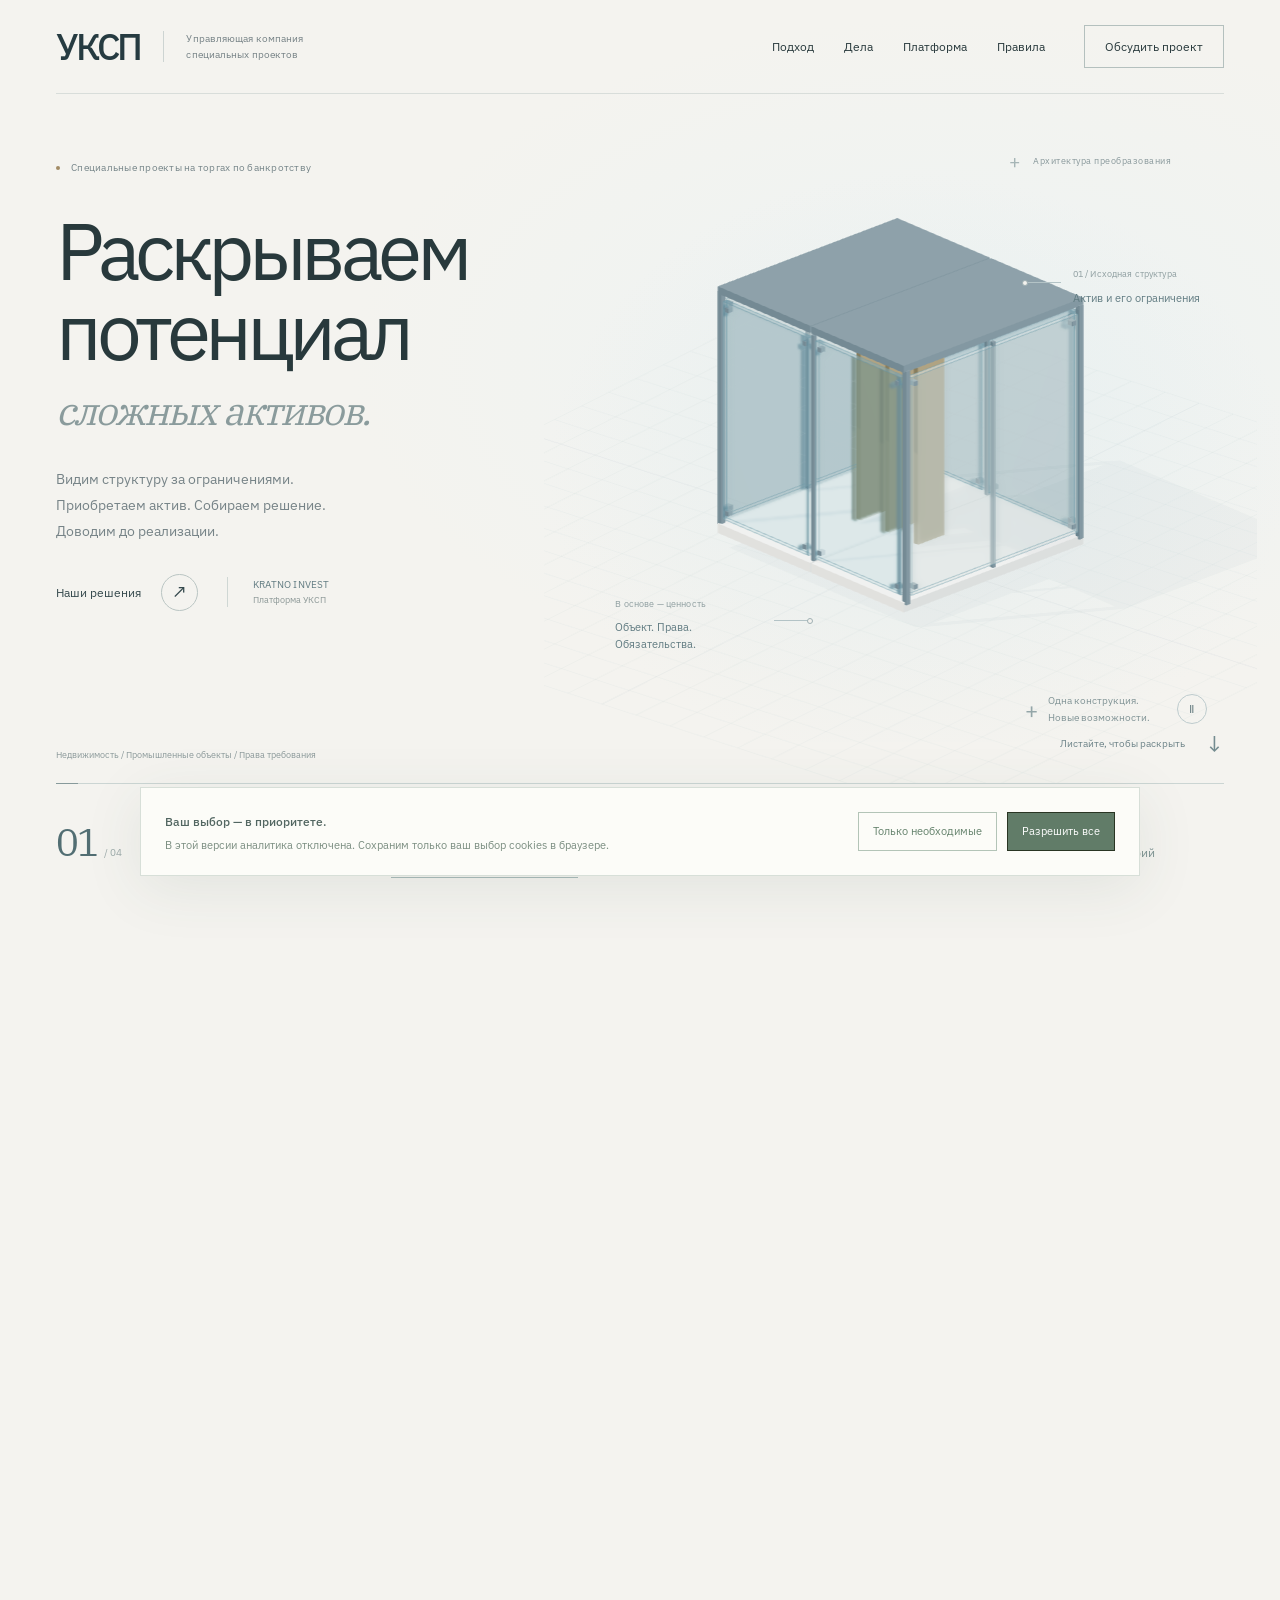
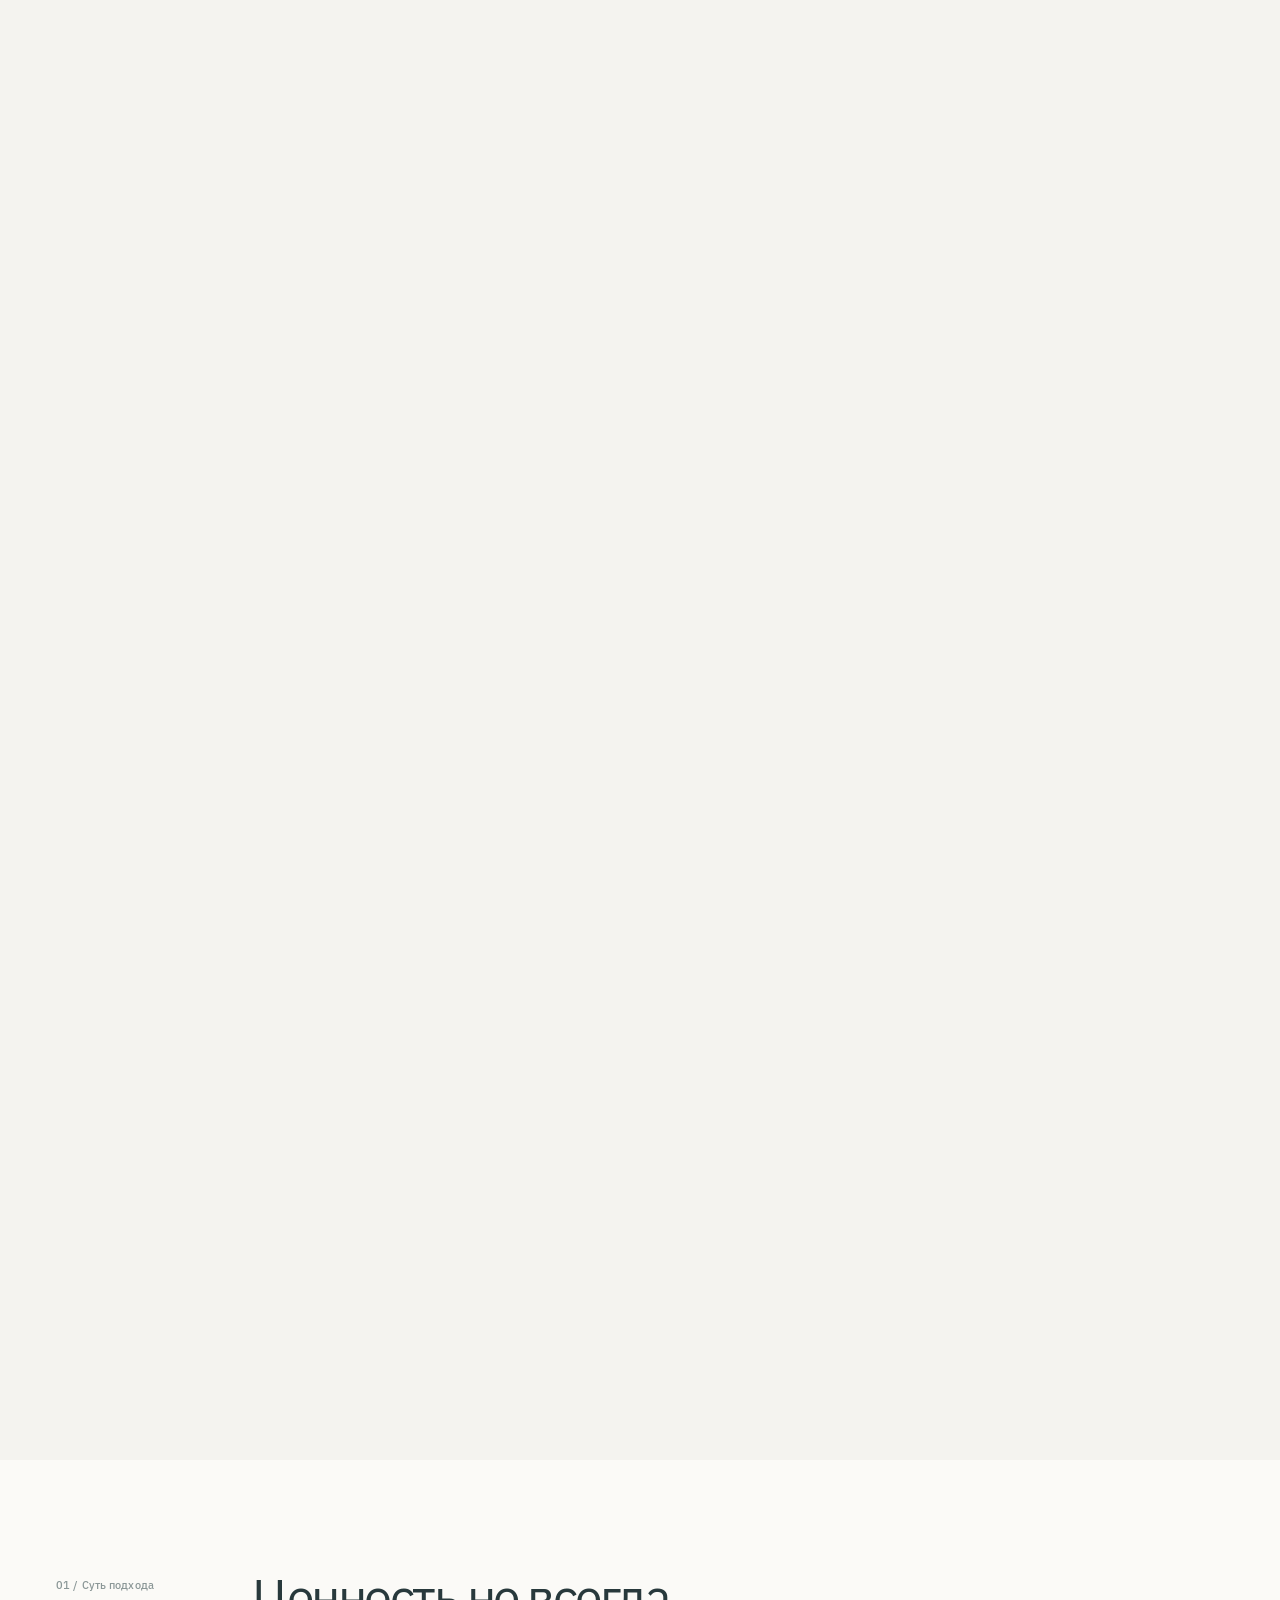
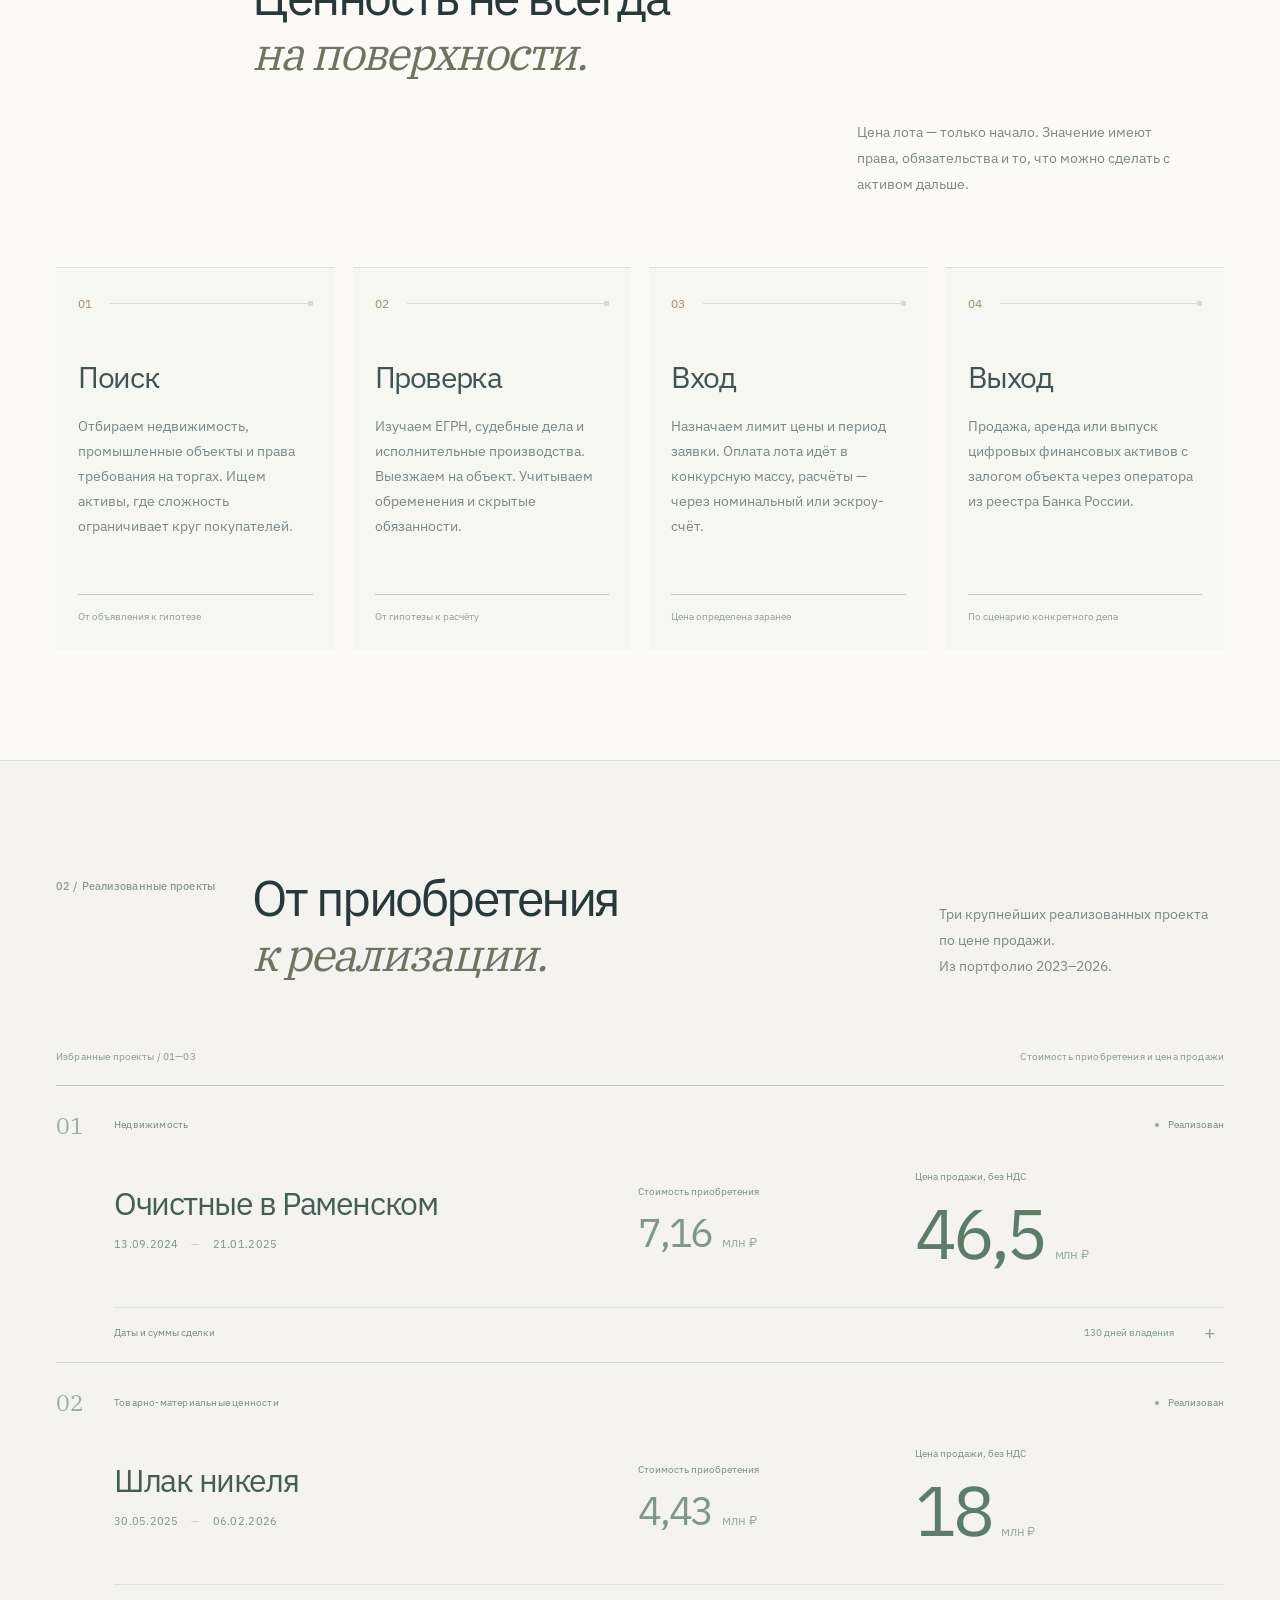
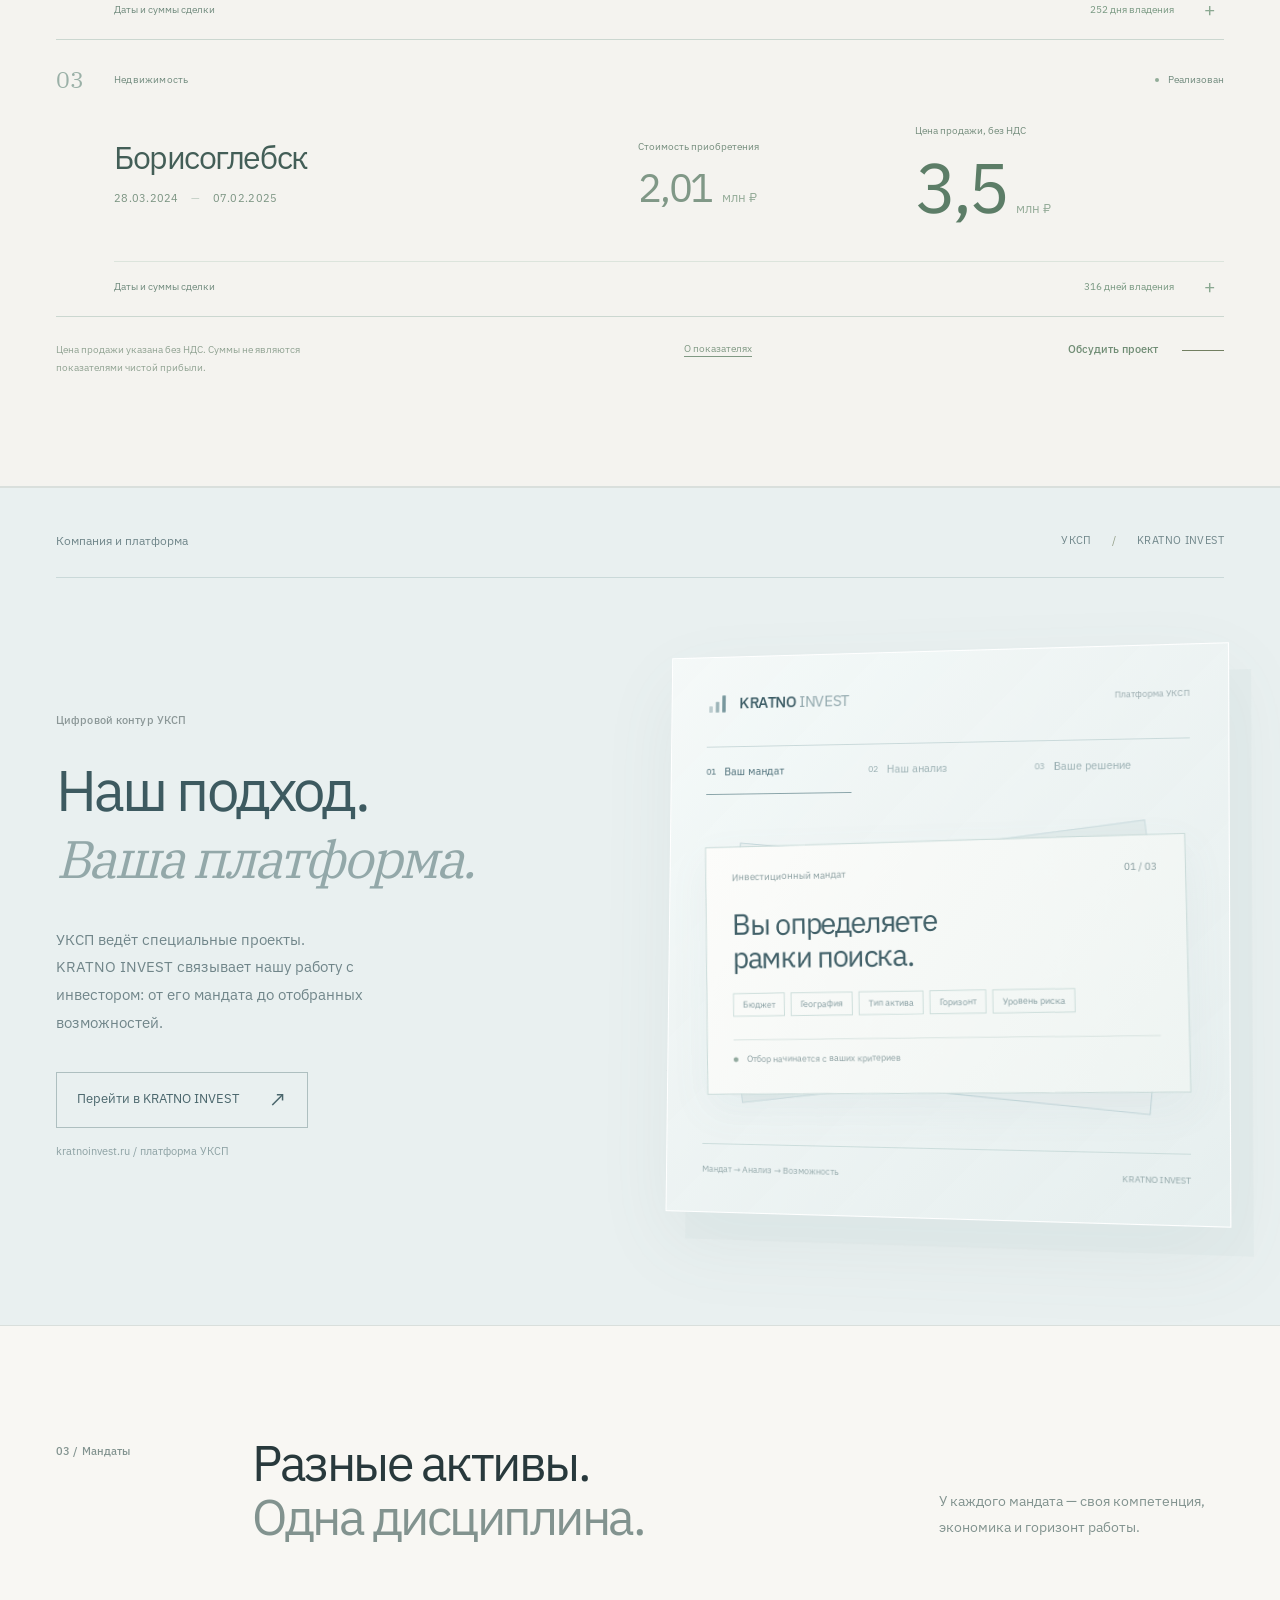
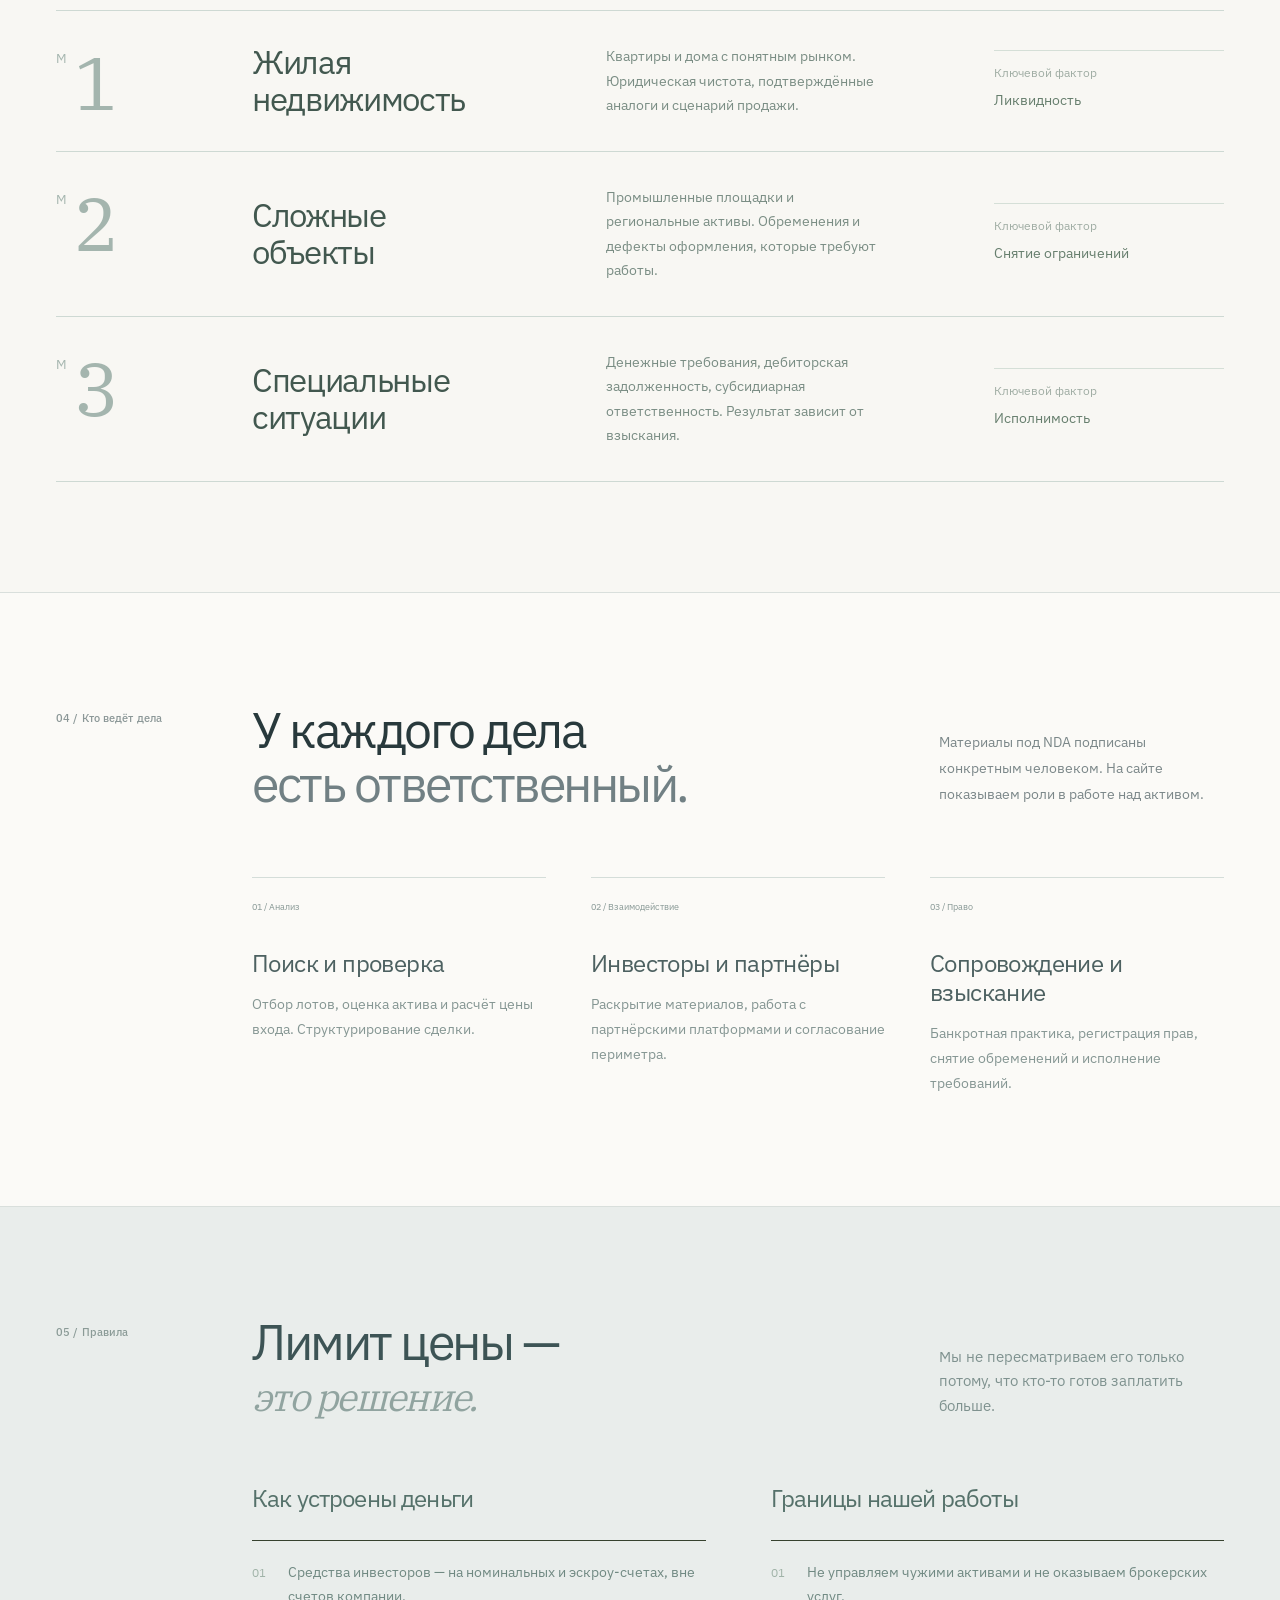
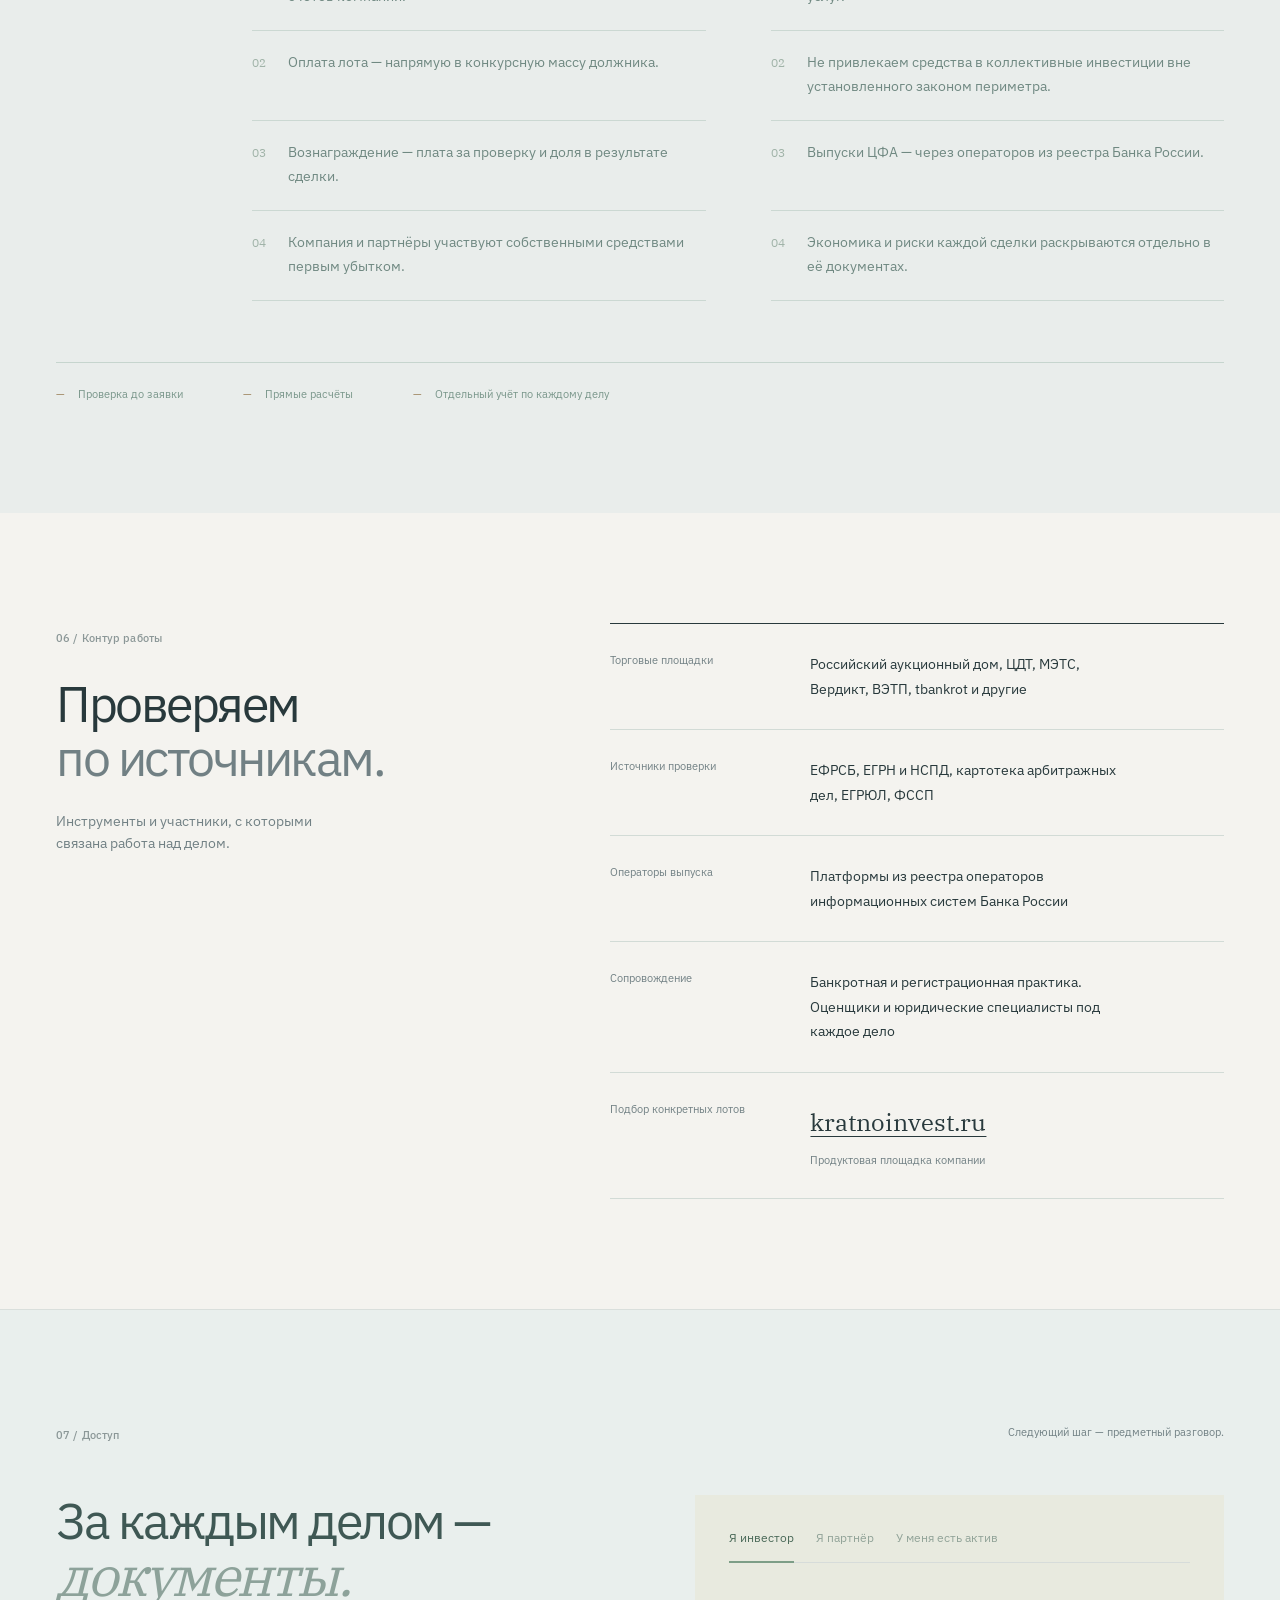
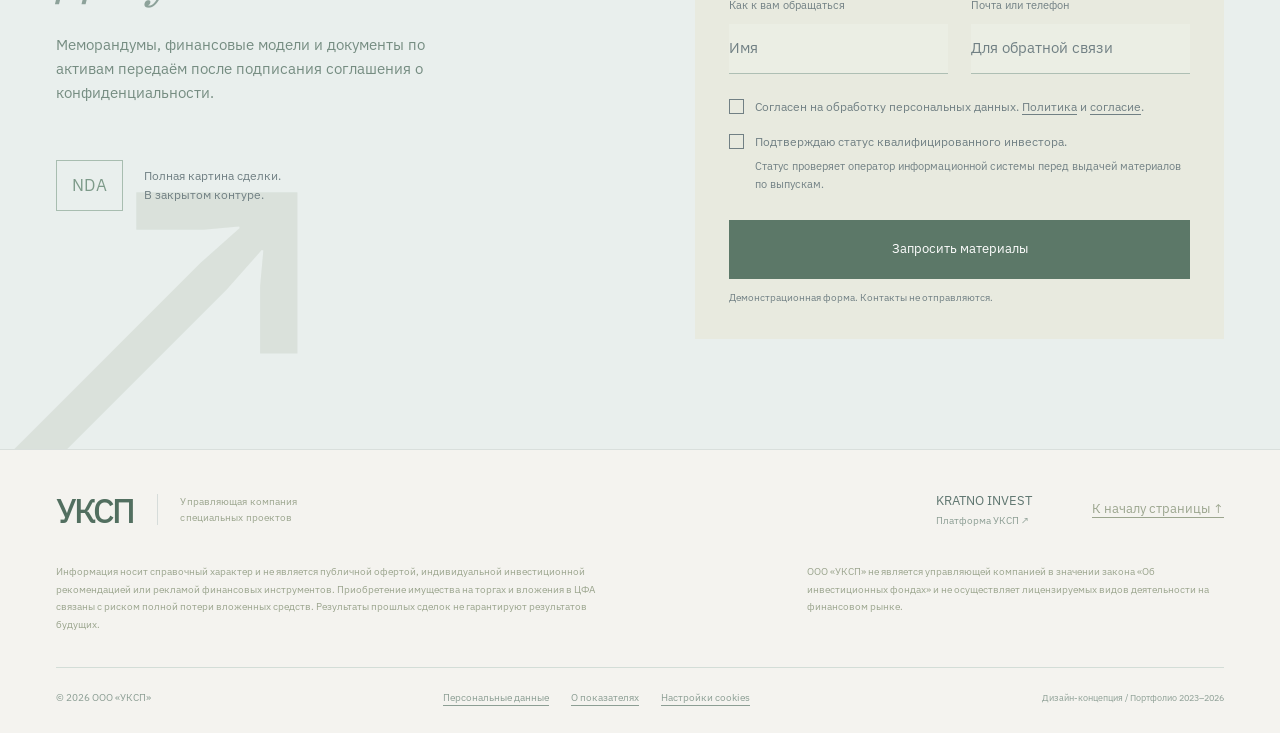
==== commit cc51e47b: "Раздел «Дела» заменён на три реализованных проекта Демо-кейсы (cases.json) убраны, вместо них три кр" ====
--- a/index.html
+++ b/index.html
@@ -76,36 +76,26 @@
       </div>
     </div>
   </section>
-  <section id="cases" class="section cases-section">
+  <section id="cases" class="section cases-section portfolio-section">
     <div class="wrap">
-      <div class="section-heading"><p class="section-index">02 / Реестр дел</p><h2>Решения.<br><span class="muted">Включая отказы.</span></h2><p class="section-description">За каждым решением — проверка.<br>Полные документы и расчёты раскрываем после соглашения о конфиденциальности.</p></div>
-      <div class="sieve-panel">
-        <div class="sieve-top"><span>Дисциплина отбора</span><span class="demo-label">Демонстрационный срез за 12 месяцев</span></div>
-        <div id="sieve" class="sieve" aria-hidden="true"></div>
-        <div class="sieve-bottom"><div class="sieve-stat"><span class="legend-dot reviewed"></span><b>240</b> просмотрено</div><div class="sieve-stat"><span class="legend-dot checked"></span><b>31</b> проверен</div><div class="sieve-stat"><span class="legend-dot bid"></span><b>7</b> заявок</div><div class="sieve-stat"><span class="legend-dot deal"></span><b>3</b> сделки</div><button class="plain-link" data-dialog="methodology" type="button">Как считаем</button></div>
-      </div>
-      <div class="registry-toolbar"><div class="case-filters" role="group" aria-label="Фильтр реестра"><button type="button" data-filter="all" aria-pressed="true">Все дела <span>04</span></button><button type="button" data-filter="deals" aria-pressed="false">Приобретено <span>02</span></button><button type="button" data-filter="refused" aria-pressed="false">Отказы <span>01</span></button><button type="button" data-filter="lost" aria-pressed="false">Не досталось <span>01</span></button></div><span class="registry-note">Обезличенные примеры</span></div>
-      <div class="registry-columns" aria-hidden="true"><span>№</span><span>Суть дела / регион</span><span>Решение</span><span></span></div>
-      <div id="registry"><!-- CASES_START -->
-<details class="case" data-status="purchased" open>
-  <summary><span class="case-number">01</span><span><span class="case-name">Имущественный комплекс с арестом 2012 года</span><span class="case-region">ЮФО, промышленная зона</span></span><span class="case-status purchased">Куплено, оформление права</span><span class="case-plus" aria-hidden="true"></span></summary>
-  <div class="case-inner"><div class="case-copy"><div><h4>Почему лот стоял</h4><p>В ЕГРН оставалась запись об аресте по чужому исполнительному производству 2012 года. Санитарно-защитная зона соседнего предприятия накрывала больше половины участка. Работа с обременениями требовала участия конкурсного управляющего, приставов и суда.</p></div><div><h4>Что сделали</h4><p>Проверили возможность снятия обременений, определили допустимую цену и подали заявку на подходящем периоде торгов.</p></div><div><h4>Текущий результат</h4><p>Объект приобретён. Идёт снятие ареста и регистрация перехода права. Актив выделен в отдельное юридическое лицо под выпуск с залогом участка.</p></div></div><aside class="case-card" aria-label="Ключевые факты дела 01"><div class="case-card-top"><span>Логика решения</span><span>Мандат М2</span></div><div class="decision-structure" aria-label="Структура решения"><div class="decision-line"><div><span>Сложность</span><b>Арест и санитарная зона</b></div></div><div class="decision-line"><div><span>Работа</span><b>Проверка ограничений и приобретение</b></div></div><div class="decision-line"><div><span>Текущий этап</span><b>Регистрация права</b></div></div></div><dl class="case-facts"><div><dt>Актив</dt><dd>Имущественный комплекс</dd></div><div><dt>Цена входа и оценка</dt><dd>В материалах дела</dd></div><div><dt>Юридическая работа</dt><dd>Снятие ареста</dd></div></dl><div class="seal purchased">Куплено</div></aside></div>
-</details>
-<details class="case" data-status="refused" >
-  <summary><span class="case-number">02</span><span><span class="case-name">«Обременений нет» — ипотека и три оспаривания</span><span class="case-region">УрФО, около 1,8 га</span></span><span class="case-status refused">Отказ после проверки</span><span class="case-plus" aria-hidden="true"></span></summary>
-  <div class="case-inner"><div class="case-copy"><div><h4>Как выглядел лот</h4><p>Цена периода ниже кадастровой стоимости, работающая котельная, запас мощности подстанции. Рядом растущий жилой район. По карточке агрегатора объект выглядел подходящим для покупки.</p></div><div><h4>Что вскрыла проверка</h4><p>В ЕГРН здание числится незавершённым строительством без ввода в эксплуатацию. На объекте ипотека небанковского кредитора из отступного за 24 дня до заявления о банкротстве. У финансового управляющего в работе три оспаривания сделок должника.</p></div><div><h4>Решение</h4><p>С учётом легализации здания и риска по залогу нужной цены на графике не оказалось даже на отсечке. Заявку не подавали. Так заканчивается большинство лотов, которые мы смотрим.</p></div></div><aside class="case-card" aria-label="Ключевые факты дела 02"><div class="case-card-top"><span>Логика решения</span><span>Мандат М2</span></div><div class="decision-structure" aria-label="Структура решения"><div class="decision-line"><div><span>Сложность</span><b>Скрытые обременения</b></div></div><div class="decision-line"><div><span>Проверка</span><b>Ипотека и три оспаривания</b></div></div><div class="decision-line"><div><span>Решение</span><b>Заявку не подавали</b></div></div></div><dl class="case-facts"><div><dt>Заявка</dt><dd>Не подавалась</dd></div><div><dt>Допустимая цена</dt><dd>Ниже отсечки</dd></div><div><dt>Стоп-фактор</dt><dd>Риски по залогу</dd></div></dl><div class="seal refused">Отказ</div></aside></div>
-</details>
-<details class="case" data-status="closed" >
-  <summary><span class="case-number">03</span><span><span class="case-name">Денежное требование за 3% номинала</span><span class="case-region">Номинал 127,2 млн ₽</span></span><span class="case-status closed">Сделка закрыта, взыскание</span><span class="case-plus" aria-hidden="true"></span></summary>
-  <div class="case-inner"><div class="case-copy"><div><h4>Почему лот стоял</h4><p>Задолженность продавалась в составе имущества банкрота и оценивалась рынком как безнадёжная. Возраст долга отвлекал внимание от состояния самого должника.</p></div><div><h4>Что сделали</h4><p>Проверили должника: компания ведёт деятельность, не имеет признаков банкротства и располагает имуществом, достаточным для исполнения. Требование приобретено на отсечке.</p></div><div><h4>Текущий результат</h4><p>Сделка по приобретению требования закрыта. Взыскание в работе; его результат будет отражён отдельно после завершения процедуры.</p></div></div><aside class="case-card" aria-label="Ключевые факты дела 03"><div class="case-card-top"><span>Логика решения</span><span>Мандат М3</span></div><div class="decision-structure" aria-label="Структура решения"><div class="decision-line"><div><span>Сложность</span><b>Требование оценивалось как безнадёжное</b></div></div><div class="decision-line"><div><span>Проверка</span><b>Деятельность и имущество должника</b></div></div><div class="decision-line"><div><span>Текущий этап</span><b>Взыскание задолженности</b></div></div></div><dl class="case-facts"><div><dt>Период заявки</dt><dd>06 / 06</dd></div><div><dt>Номинал требования</dt><dd>127,2 млн ₽</dd></div><div><dt>Текущая стадия</dt><dd>Взыскание</dd></div></dl><div class="seal closed">Сделка закрыта</div></aside></div>
-</details>
-<details class="case" data-status="lost" >
-  <summary><span class="case-number">04</span><span><span class="case-name">Квартира, ушедшая другому на третьем периоде</span><span class="case-region">ЦФО, областной центр</span></span><span class="case-status lost">Не досталось</span><span class="case-plus" aria-hidden="true"></span></summary>
-  <div class="case-inner"><div class="case-copy"><div><h4>Как выглядел лот</h4><p>Квартира без обременений в новом доме. Рынок по аналогам подтверждён; объект прошёл предварительный отбор.</p></div><div><h4>Что сделали</h4><p>Рассчитали лимит цены на уровне 55% от рынка с учётом срока продажи. Другой участник приобрёл лот на третьем периоде, на 18% выше нашего лимита.</p></div><div><h4>Решение</h4><p>Лимит не пересматривали. Цена, по которой мы не готовы покупать, не становится хорошей от того, что её заплатил кто-то другой.</p></div></div><aside class="case-card" aria-label="Ключевые факты дела 04"><div class="case-card-top"><span>Логика решения</span><span>Мандат М1</span></div><div class="decision-structure" aria-label="Структура решения"><div class="decision-line"><div><span>Актив</span><b>Квартира без обременений</b></div></div><div class="decision-line"><div><span>Проверка</span><b>Экономика и срок продажи</b></div></div><div class="decision-line"><div><span>Решение</span><b>Лимит цены сохранён</b></div></div></div><dl class="case-facts"><div><dt>Лот ушёл</dt><dd>В периоде 03</dd></div><div><dt>Цена другого участника</dt><dd>+18% к нашему лимиту</dd></div><div><dt>Решение</dt><dd>Не догонять цену</dd></div></dl><div class="seal lost">Лимит сохранён</div></aside></div>
-</details>
-<!-- CASES_END --></div>
-      <p class="sr-only" id="filter-status" aria-live="polite"></p>
-      <div class="registry-bottom"><p>Адреса, имена и контрагенты не раскрываются.</p><a class="text-link" href="#access">Запросить полные материалы <span class="link-line" aria-hidden="true"></span></a></div>
+      <div class="section-heading"><p class="section-index">02 / Реализованные проекты</p><h2>От приобретения<br><em>к реализации.</em></h2><p class="section-description">Три крупнейших реализованных проекта по цене продажи.<br>Из портфолио 2023–2026.</p></div>
+      <div class="portfolio-topline"><span>Избранные проекты / 01—03</span><span>Стоимость приобретения и цена продажи</span></div>
+      <div id="registry" class="project-list"><article class="project" aria-labelledby="project-01">
+  <div class="project-top"><span class="project-number">01</span><span class="project-category">Недвижимость</span><span class="project-status"><i aria-hidden="true"></i>Реализован</span></div>
+  <div class="project-main"><div class="project-title"><h3 id="project-01">Очистные в Раменском</h3><p>13.09.2024 <span aria-hidden="true">—</span> 21.01.2025</p></div><div class="project-purchase"><span>Стоимость приобретения</span><strong>7,16<small>млн ₽</small></strong></div><div class="project-sale"><span>Цена продажи, без НДС</span><strong>46,5<small>млн ₽</small></strong></div></div>
+  <details class="project-details"><summary><span>Даты и суммы сделки</span><span class="project-duration">130 дней владения</span><span class="project-expand" aria-hidden="true">+</span></summary><div class="project-detail-grid"><div><span>Полная оплата</span><time datetime="2024-09-13">13.09.2024</time><b>7 160 600 ₽</b></div><div><span>Продажа</span><time datetime="2025-01-21">21.01.2025</time><b>46 500 000 ₽ <small>без НДС</small></b></div><p>Срок владения — от даты полной оплаты до даты продажи. Суммы в заголовке округлены до сотых миллиона.</p></div></details>
+</article>
+<article class="project" aria-labelledby="project-02">
+  <div class="project-top"><span class="project-number">02</span><span class="project-category">Товарно-материальные ценности</span><span class="project-status"><i aria-hidden="true"></i>Реализован</span></div>
+  <div class="project-main"><div class="project-title"><h3 id="project-02">Шлак никеля</h3><p>30.05.2025 <span aria-hidden="true">—</span> 06.02.2026</p></div><div class="project-purchase"><span>Стоимость приобретения</span><strong>4,43<small>млн ₽</small></strong></div><div class="project-sale"><span>Цена продажи, без НДС</span><strong>18<small>млн ₽</small></strong></div></div>
+  <details class="project-details"><summary><span>Даты и суммы сделки</span><span class="project-duration">252 дня владения</span><span class="project-expand" aria-hidden="true">+</span></summary><div class="project-detail-grid"><div><span>Полная оплата</span><time datetime="2025-05-30">30.05.2025</time><b>4 429 950 ₽</b></div><div><span>Продажа</span><time datetime="2026-02-06">06.02.2026</time><b>18 000 000 ₽ <small>без НДС</small></b></div><p>Срок владения — от даты полной оплаты до даты продажи. Суммы в заголовке округлены до сотых миллиона.</p></div></details>
+</article>
+<article class="project" aria-labelledby="project-03">
+  <div class="project-top"><span class="project-number">03</span><span class="project-category">Недвижимость</span><span class="project-status"><i aria-hidden="true"></i>Реализован</span></div>
+  <div class="project-main"><div class="project-title"><h3 id="project-03">Борисоглебск</h3><p>28.03.2024 <span aria-hidden="true">—</span> 07.02.2025</p></div><div class="project-purchase"><span>Стоимость приобретения</span><strong>2,01<small>млн ₽</small></strong></div><div class="project-sale"><span>Цена продажи, без НДС</span><strong>3,5<small>млн ₽</small></strong></div></div>
+  <details class="project-details"><summary><span>Даты и суммы сделки</span><span class="project-duration">316 дней владения</span><span class="project-expand" aria-hidden="true">+</span></summary><div class="project-detail-grid"><div><span>Полная оплата</span><time datetime="2024-03-28">28.03.2024</time><b>2 011 111,11 ₽</b></div><div><span>Продажа</span><time datetime="2025-02-07">07.02.2025</time><b>3 500 000 ₽ <small>без НДС</small></b></div><p>Срок владения — от даты полной оплаты до даты продажи. Суммы в заголовке округлены до сотых миллиона.</p></div></details>
+</article></div>
+      <div class="registry-bottom"><p>Цена продажи указана без НДС. Суммы не являются показателями чистой прибыли.</p><button class="plain-link" data-dialog="methodology" type="button">О показателях</button><a class="text-link" href="#access">Обсудить проект <span class="link-line" aria-hidden="true"></span></a></div>
     </div>
   </section>
   <section id="platform" class="section platform-section">
@@ -156,10 +146,9 @@
     </div>
   </div></section>
 </main>
-<footer><div class="wrap"><div class="footer-top"><a class="brand footer-brand" href="#top"><span class="wordmark">УКСП</span><span class="brand-description">Управляющая компания<br>специальных проектов</span></a><a class="footer-platform" href="https://kratnoinvest.ru" target="_blank" rel="noopener noreferrer">KRATNO INVEST <span>Платформа УКСП ↗</span></a><a class="plain-link" href="#top">К началу страницы ↑</a></div><div class="footer-body"><p>Информация носит справочный характер и не является публичной офертой, индивидуальной инвестиционной рекомендацией или рекламой финансовых инструментов. Приобретение имущества на торгах и вложения в ЦФА связаны с риском полной потери вложенных средств. Результаты прошлых сделок не гарантируют результатов будущих.</p><p>ООО «УКСП» не является управляющей компанией в значении закона «Об инвестиционных фондах» и не осуществляет лицензируемых видов деятельности на финансовом рынке.</p></div><div class="footer-bottom"><span>© 2026 ООО «УКСП»</span><div><button class="plain-link" data-dialog="privacy" type="button">Персональные данные</button><button class="plain-link" data-dialog="methodology" type="button">Методика отбора</button><button class="plain-link" id="cookie-settings" type="button">Настройки cookies</button></div><span class="preview-status">Дизайн-концепция / данные не подтверждены</span></div></div></footer>
+<footer><div class="wrap"><div class="footer-top"><a class="brand footer-brand" href="#top"><span class="wordmark">УКСП</span><span class="brand-description">Управляющая компания<br>специальных проектов</span></a><a class="footer-platform" href="https://kratnoinvest.ru" target="_blank" rel="noopener noreferrer">KRATNO INVEST <span>Платформа УКСП ↗</span></a><a class="plain-link" href="#top">К началу страницы ↑</a></div><div class="footer-body"><p>Информация носит справочный характер и не является публичной офертой, индивидуальной инвестиционной рекомендацией или рекламой финансовых инструментов. Приобретение имущества на торгах и вложения в ЦФА связаны с риском полной потери вложенных средств. Результаты прошлых сделок не гарантируют результатов будущих.</p><p>ООО «УКСП» не является управляющей компанией в значении закона «Об инвестиционных фондах» и не осуществляет лицензируемых видов деятельности на финансовом рынке.</p></div><div class="footer-bottom"><span>© 2026 ООО «УКСП»</span><div><button class="plain-link" data-dialog="privacy" type="button">Персональные данные</button><button class="plain-link" data-dialog="methodology" type="button">О показателях</button><button class="plain-link" id="cookie-settings" type="button">Настройки cookies</button></div><span class="preview-status">Дизайн-концепция / Портфолио 2023–2026</span></div></div></footer>
 <aside class="cookie" id="cookie" aria-label="Настройки cookies" hidden><div><b>Ваш выбор — в приоритете.</b><p>В этой версии аналитика отключена. Сохраним только ваш выбор cookies в браузере.</p></div><div class="cookie-actions"><button type="button" data-cookie="essential">Только необходимые</button><button type="button" data-cookie="all">Разрешить все</button></div></aside>
 <dialog id="info-dialog" aria-labelledby="dialog-title"><div class="dialog-top"><span>УКСП / Информация</span><button id="dialog-close" type="button" aria-label="Закрыть окно">×</button></div><h2 id="dialog-title"></h2><div id="dialog-content"></div></dialog>
 <noscript><div class="noscript-note">Реестр доступен без JavaScript. Для фильтров, настроек и демонстрации формы включите JavaScript.</div></noscript>
-<script id="register-data" type="application/json">{"demo":true,"snapshot":null,"statistics":{"reviewed":240,"checked":31,"bids":7,"deals":3}}</script>
 </body>
 </html>
--- a/architecture.css
+++ b/architecture.css
@@ -56,7 +56,7 @@
 .phase-count span{color:#9caaa9;font-size:10px}
 .phase-overview p{color:#819191;font-size:10px;line-height:1.65;max-width:24ch}
 .phase-tabs{gap:28px;grid-template-columns:repeat(4,minmax(0,1fr))}
-.phase-tabs button{border:0;padding:16px 0;gap:8px;color:#a0abab;position:relative}
+.phase-tabs button{border:0;padding:16px 0;gap:8px;color:#7d9291;position:relative;display:flex;flex-direction:column;align-items:flex-start;min-width:0}
 .phase-tabs button>span{font-size:9px;color:#94a4a4}
 .phase-tabs button b{font-size:12px;font-weight:400;line-height:1.4}
 .phase-tabs button i{top:auto;bottom:0;height:1px;background:#a9bab9;transition:width .45s}
@@ -68,9 +68,46 @@
 .scene-result p{font-size:12px;margin:5px 0 10px}
 .scene-result a{display:inline-flex;align-items:center;gap:25px;font-size:10px;border-bottom:1px solid #b6c5c4;padding-bottom:5px}
 .is-realized .scene-result{opacity:1;transform:translateY(0);pointer-events:auto}
-.is-realized .object-note,.is-realized .label-left{opacity:0;pointer-events:none}
+.object-stage.is-realized .object-note,.object-stage.is-realized .label-left{opacity:0;pointer-events:none}
 .scene-fallback{inset:30% 29%;transform:perspective(700px) rotateX(-16deg) rotateY(30deg)}
 .scene-fallback div{background:#cfe0df70;border:1px solid #a0b8ba;box-shadow:12px 12px 25px #8caaac18}
+/* Approved realized projects, ordered by sale price. */
+.portfolio-topline{display:flex;justify-content:space-between;gap:25px;padding:0 0 20px;color:#879594;font-size:10px;letter-spacing:.015em;border-bottom:1px solid #b6c8c4}
+.project{padding:28px 0 0;border-bottom:1px solid #cbd7d0;position:relative}
+.project:before{content:'';position:absolute;top:-1px;left:0;width:0;height:1px;background:#647f7b;transition:width .7s}
+.project:hover:before{width:100%}
+.project-top{display:flex;align-items:center;gap:23px;color:#8c9f99}
+.project-number{font-family:var(--serif);font-size:23px;line-height:1;color:#9ab0a7;min-width:35px}
+.project-category{font-size:10px;letter-spacing:.02em}
+.project-status{margin-left:auto;font-size:10px;color:#839b8e;display:flex;align-items:center;gap:9px}
+.project-status i{width:4px;height:4px;background:#92ad99;border-radius:50%}
+.project-main{display:grid;grid-template-columns:minmax(0,1.55fr) minmax(0,.75fr) minmax(0,1fr);gap:45px;align-items:center;padding:32px 0 38px 58px}
+.project-title h3{font-family:var(--sans);font-size:clamp(24px,2.5vw,38px);letter-spacing:-.045em;line-height:1.18;color:#435e57;max-width:18ch}
+.project-title>p{font-size:11px;letter-spacing:.025em;color:#9aae9f;margin-top:13px}
+.project-title>p>span{padding:0 9px;color:#bfcdc2}
+.project-purchase,.project-sale{display:flex;flex-direction:column;align-items:flex-start;gap:12px}
+.project-purchase>span,.project-sale>span{font-size:10px;color:#8aa195}
+.project-purchase strong,.project-sale strong{font-family:var(--sans);font-weight:400;letter-spacing:-.055em;line-height:1.03;white-space:nowrap}
+.project-purchase strong{font-size:40px;color:#a1b4a7}
+.project-sale strong{font-size:70px;color:#5c7d67}
+.project-purchase small,.project-sale small{font-family:var(--sans);font-weight:400;font-size:13px;letter-spacing:-.015em;margin-left:10px;color:#94ab98}
+.project-details{margin-left:58px}
+.project-details>summary{display:flex;align-items:center;gap:30px;padding:15px 0 20px;border-top:1px solid #dce4dc;list-style:none;font-size:10px;color:#8b9f90;cursor:pointer}
+.project-details>summary::-webkit-details-marker{display:none}
+.project-duration{margin-left:auto;color:#779780}
+.project-expand{width:20px;font-size:19px;line-height:1;color:#8aa891;transition:transform .3s}
+.project-details[open] .project-expand{transform:rotate(45deg)}
+.project-detail-grid{display:grid;grid-template-columns:1fr 1fr 1fr;gap:35px;padding:13px 0 31px}
+.project-detail-grid>div{display:flex;flex-direction:column;gap:8px}
+.project-detail-grid>div>span{font-size:10px;color:#90a796}
+.project-detail-grid time{font-size:12px;color:#718d78}
+.project-detail-grid b{font-size:17px;font-weight:400;color:#54745c}
+.project-detail-grid small{font-size:10px;color:#94a897}
+.project-detail-grid p{font-size:11px;line-height:1.8;color:#92a794;max-width:35ch}
+.portfolio-section .registry-bottom{align-items:start;margin-top:24px;gap:30px}
+.portfolio-section .registry-bottom p{max-width:52ch;line-height:1.75;font-size:10px;color:#91a393}
+.portfolio-section .registry-bottom .plain-link{font-size:10px;color:#809984;white-space:nowrap}
+.portfolio-section .registry-bottom .text-link{font-size:11px;color:#6f8c74;white-space:nowrap;padding:0}
 /* Editorial sections continue the daylight palette. */
 .section{padding:110px 0;border-color:#d9dfdc}
 .section h2{font-size:clamp(39px,3.9vw,64px);letter-spacing:-.05em}
@@ -177,4 +214,11 @@
 @media(min-width:681px) and (max-height:780px){.hero-pin{min-height:660px}.hero-copy{padding-top:30px}.hero h1{font-size:min(6vw,84px);margin-top:24px}.hero-description{margin-top:18px;font-size:12px}.hero-actions{margin-top:18px}.topbar{height:78px;min-height:78px}.phase-console{min-height:96px}.hero-footnote{bottom:14px}.object-note{bottom:11%}.motion-toggle{bottom:11.5%}}
 @media(prefers-reduced-motion:reduce){html{scroll-behavior:auto}.hero{height:auto}.hero-pin{position:relative}.scene-result,.object-label{transition:none}}
 @media(max-width:680px){.hero-stage{display:flex;flex-direction:column}.hero-copy{flex-shrink:0}.hero h1{font-size:clamp(45px,12.6vw,57px)}.object-stage{position:relative;flex:1;top:auto;right:auto;width:calc(100% + 40px);margin-left:-20px;min-height:205px;height:auto}.label-right{top:9%;right:8%}.label-left{bottom:14%;left:9%}.object-note{bottom:5%}.motion-toggle{bottom:6%}.menu-toggle{color:#5b777b}.hero-description{max-width:39ch}.scene-result{bottom:4%}}
-@media print{.hero{height:auto}.hero-pin{height:auto;min-height:0;position:relative;background:white}.hero-copy{padding:25px 0;width:100%}.hero h1{font-size:42px}.hero h1 em{font-size:23px}.hero-description{font-size:12px}.hero-actions,.object-stage,.phase-console{display:none}.section{padding:35px 0}.section h2{font-size:28px}.platform-section,.rules-section{background:white}.platform-visual{box-shadow:none}}
+@media(max-width:960px){.project-main{gap:25px;padding-left:0;grid-template-columns:1.1fr .75fr 1fr}.project-details{margin-left:0}.project-title h3{font-size:28px}.project-sale strong{font-size:57px}.project-purchase strong{font-size:32px}.project-detail-grid{gap:22px}.portfolio-section .registry-bottom{flex-wrap:wrap}.portfolio-section .registry-bottom .text-link{margin-left:auto}}
+@media(max-width:680px){.portfolio-topline{font-size:9px;padding-bottom:17px}.portfolio-topline>span:last-child{display:none}.project{padding-top:23px}.project-top{gap:13px}.project-number{font-size:20px;min-width:23px}.project-category{font-size:8px;max-width:24ch;line-height:1.6}.project-status{font-size:8px;gap:6px}.project-main{grid-template-columns:minmax(0,1fr) minmax(0,1fr);gap:24px 20px;padding:25px 0 24px}.project-title{grid-column:1/-1}.project-title h3{font-size:30px;max-width:100%}.project-title>p{font-size:10px;margin-top:10px}.project-purchase,.project-sale{gap:10px}.project-purchase>span,.project-sale>span{font-size:8px}.project-purchase strong{font-size:36px}.project-sale strong{font-size:49px}.project-purchase small,.project-sale small{font-size:10px;margin-left:7px}.project-details>summary{font-size:9px;gap:13px;padding:14px 0 18px}.project-expand{font-size:16px;width:13px}.project-detail-grid{grid-template-columns:1fr 1fr;gap:22px 15px;padding-bottom:26px}.project-detail-grid p{grid-column:1/-1;max-width:44ch;font-size:10px}.project-detail-grid b{font-size:14px}.project-detail-grid time{font-size:11px}.project-detail-grid>div>span{font-size:9px}.portfolio-section .registry-bottom{gap:16px}.portfolio-section .registry-bottom p{max-width:none;width:100%}.portfolio-section .registry-bottom .text-link{font-size:10px}.portfolio-section .registry-bottom .plain-link{font-size:9px}}
+.project-category,.project-status,.project-details>summary{color:#708a7d}.project-purchase strong{color:#809887}.project-title>p{color:#7a9381}.project-purchase>span,.project-sale>span{color:#758d7d}
+@media(min-width:681px) and (max-width:960px){.object-note{display:none}.motion-toggle{bottom:7%}.label-left{bottom:19%}}
+@media(max-width:680px){.phase-tabs button{flex-direction:column;gap:8px}.phase-tabs button b{font-size:10px;max-width:100%;color:inherit}.phase-tabs button>span{font-size:7px}.object-stage.is-realized .label-left{visibility:hidden}}
+@media(max-width:680px) and (max-height:740px){.hero-pin{min-height:0}.hero-copy{padding-top:18px}.hero h1{font-size:45px;margin-top:17px}.object-stage{min-height:165px}.hero-actions{margin-top:14px}.hero-description{margin-top:9px}.phase-console{min-height:83px}}
+@media(max-height:560px){.hero{height:auto}.hero-pin{position:relative;height:720px;min-height:720px}}
+@media print{.hero{height:auto}.hero-pin{height:auto;min-height:0;position:relative;background:white}.hero-copy{padding:25px 0;width:100%}.hero h1{font-size:42px}.hero h1 em{font-size:23px}.hero-description{font-size:12px}.hero-actions,.object-stage,.phase-console{display:none}.section{padding:35px 0}.section h2{font-size:28px}.platform-section,.rules-section{background:white}.platform-visual{box-shadow:none}.project{break-inside:avoid}.project-main{padding:15px 0}.project-sale strong{font-size:35px}.project-details{margin-left:0}.project-detail-grid{display:grid}}
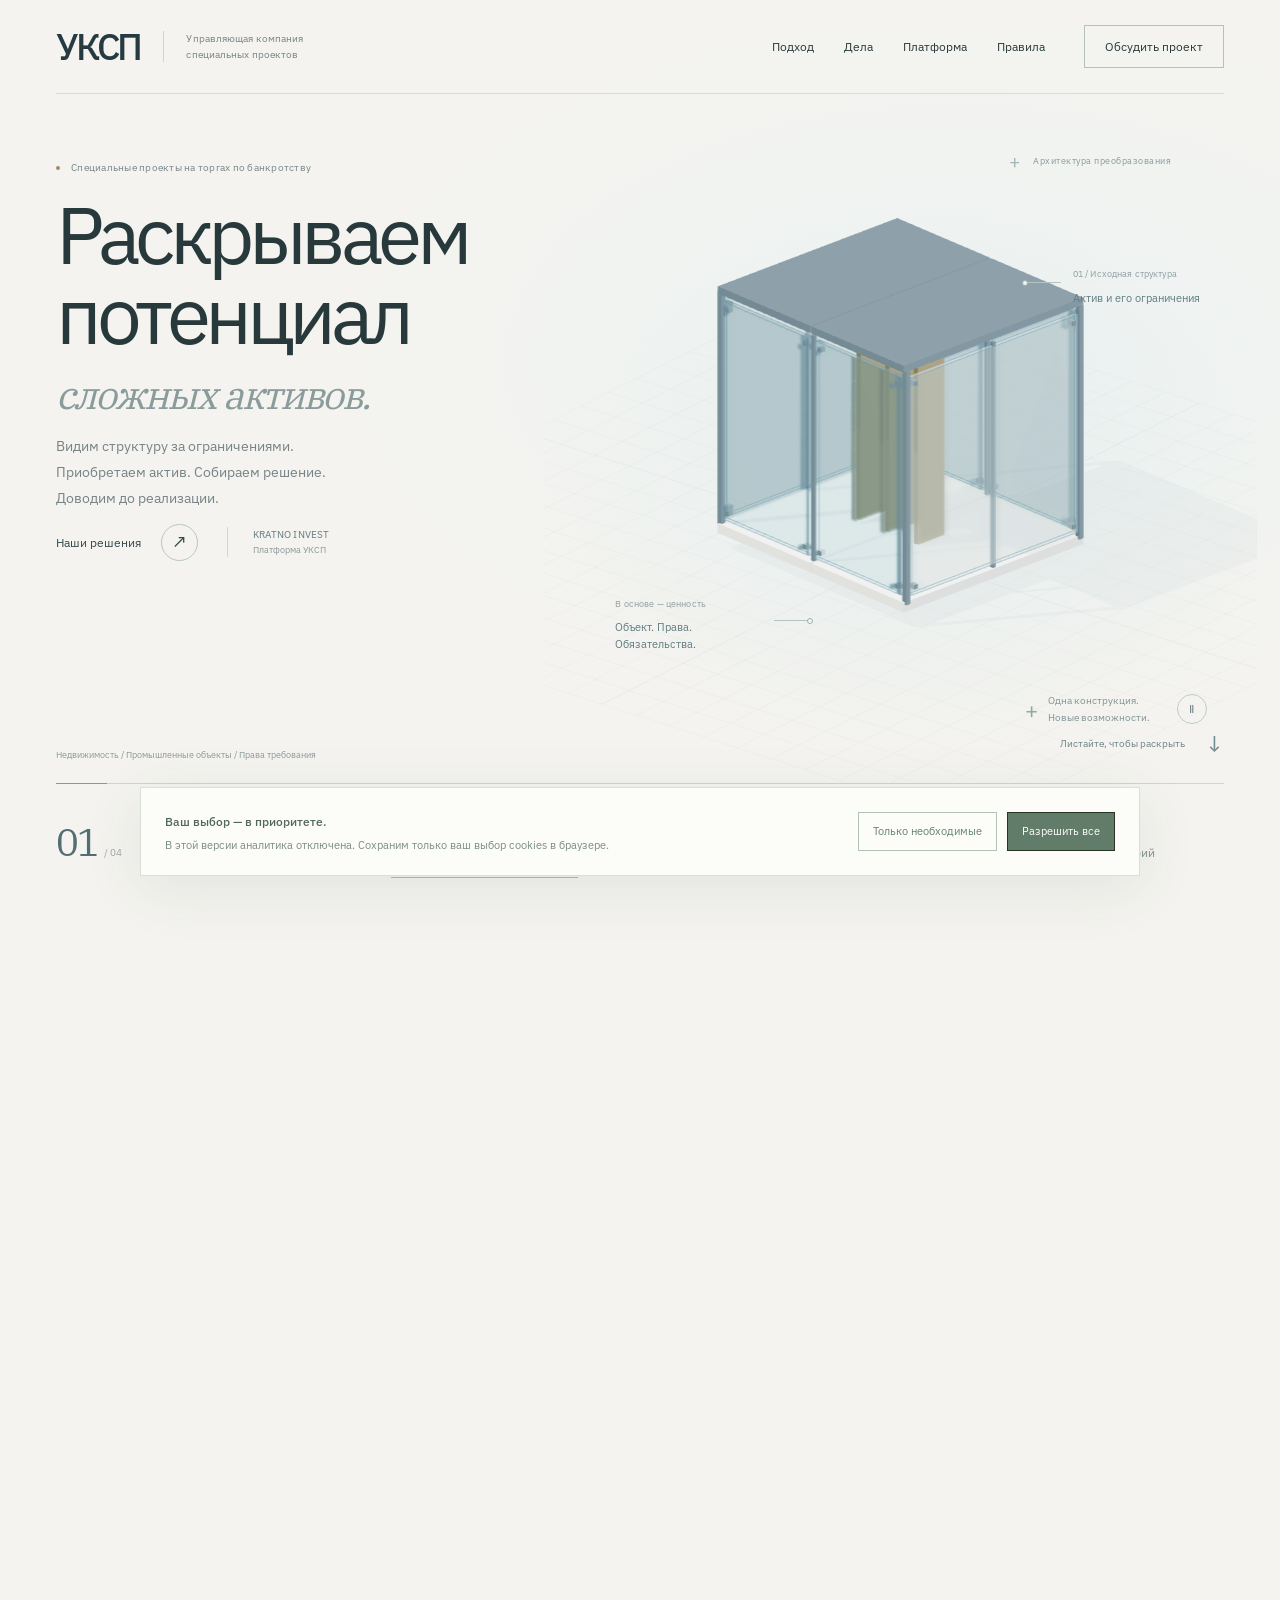
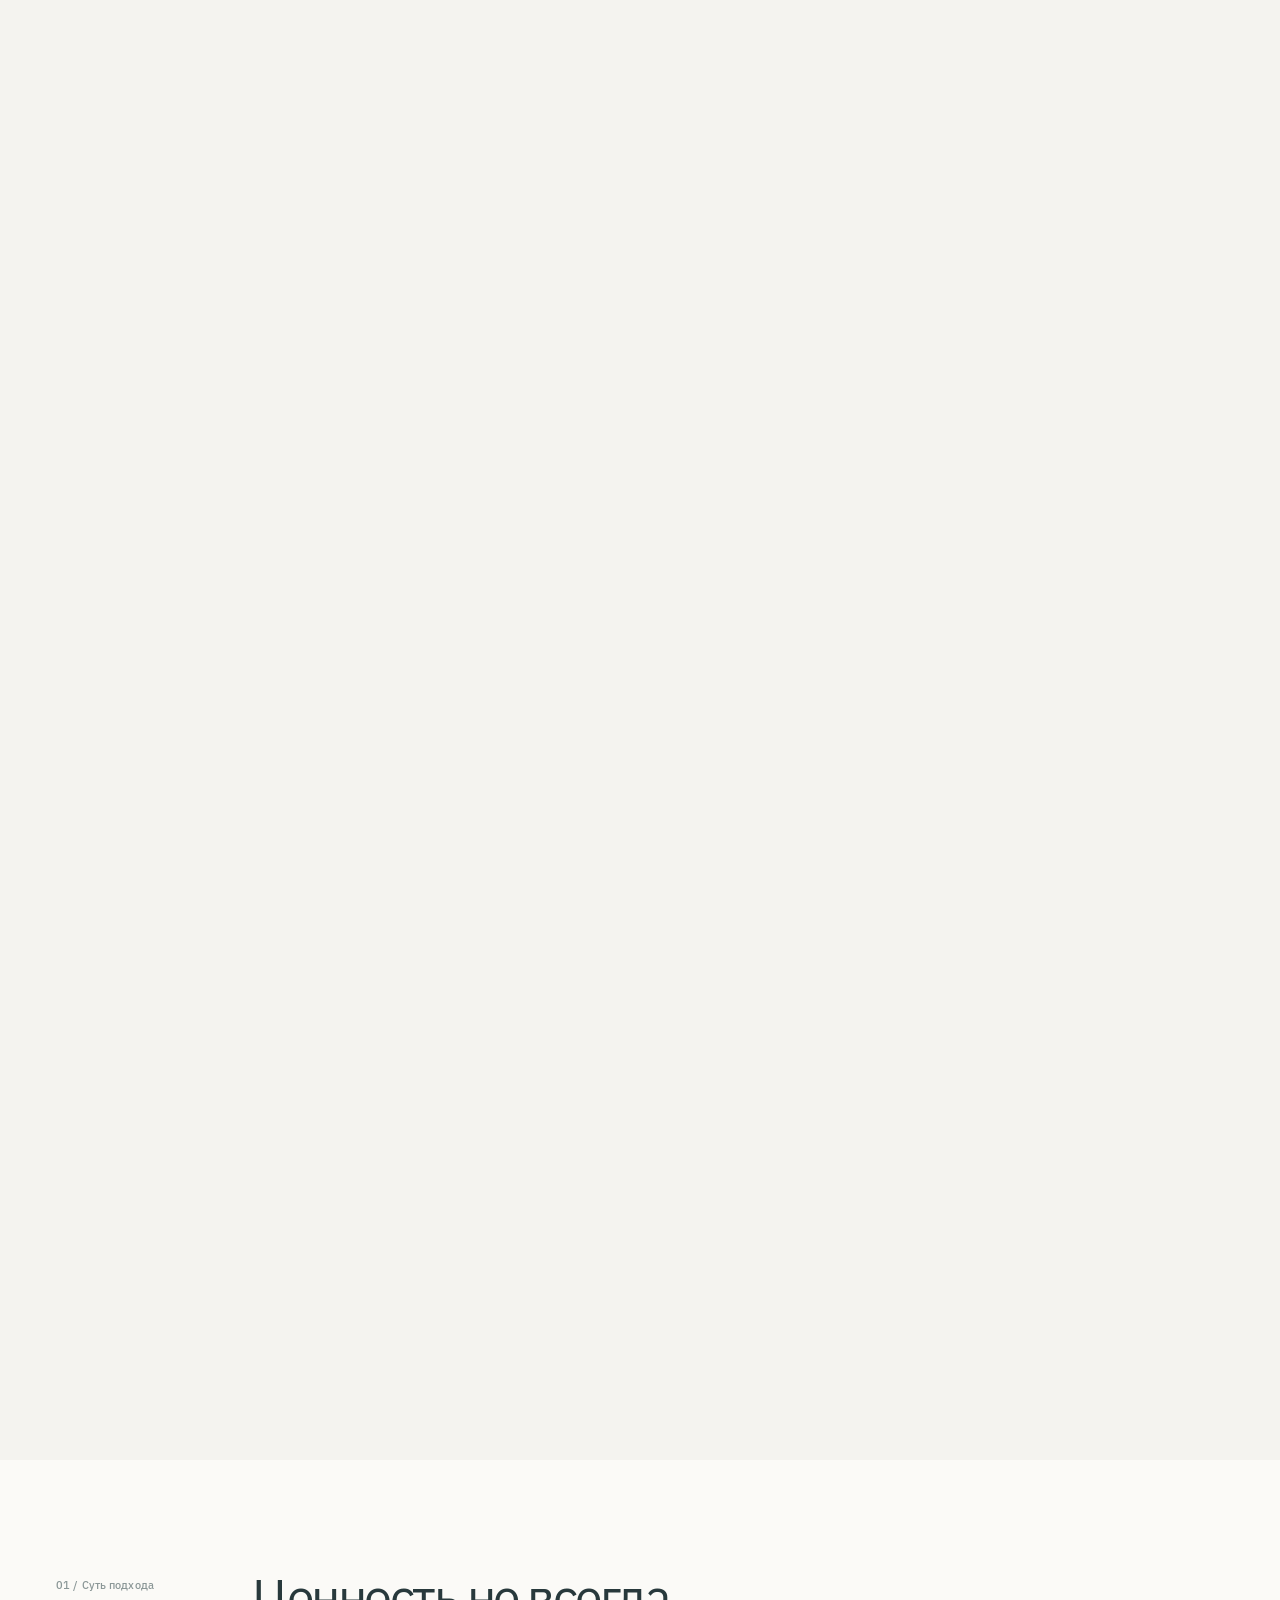
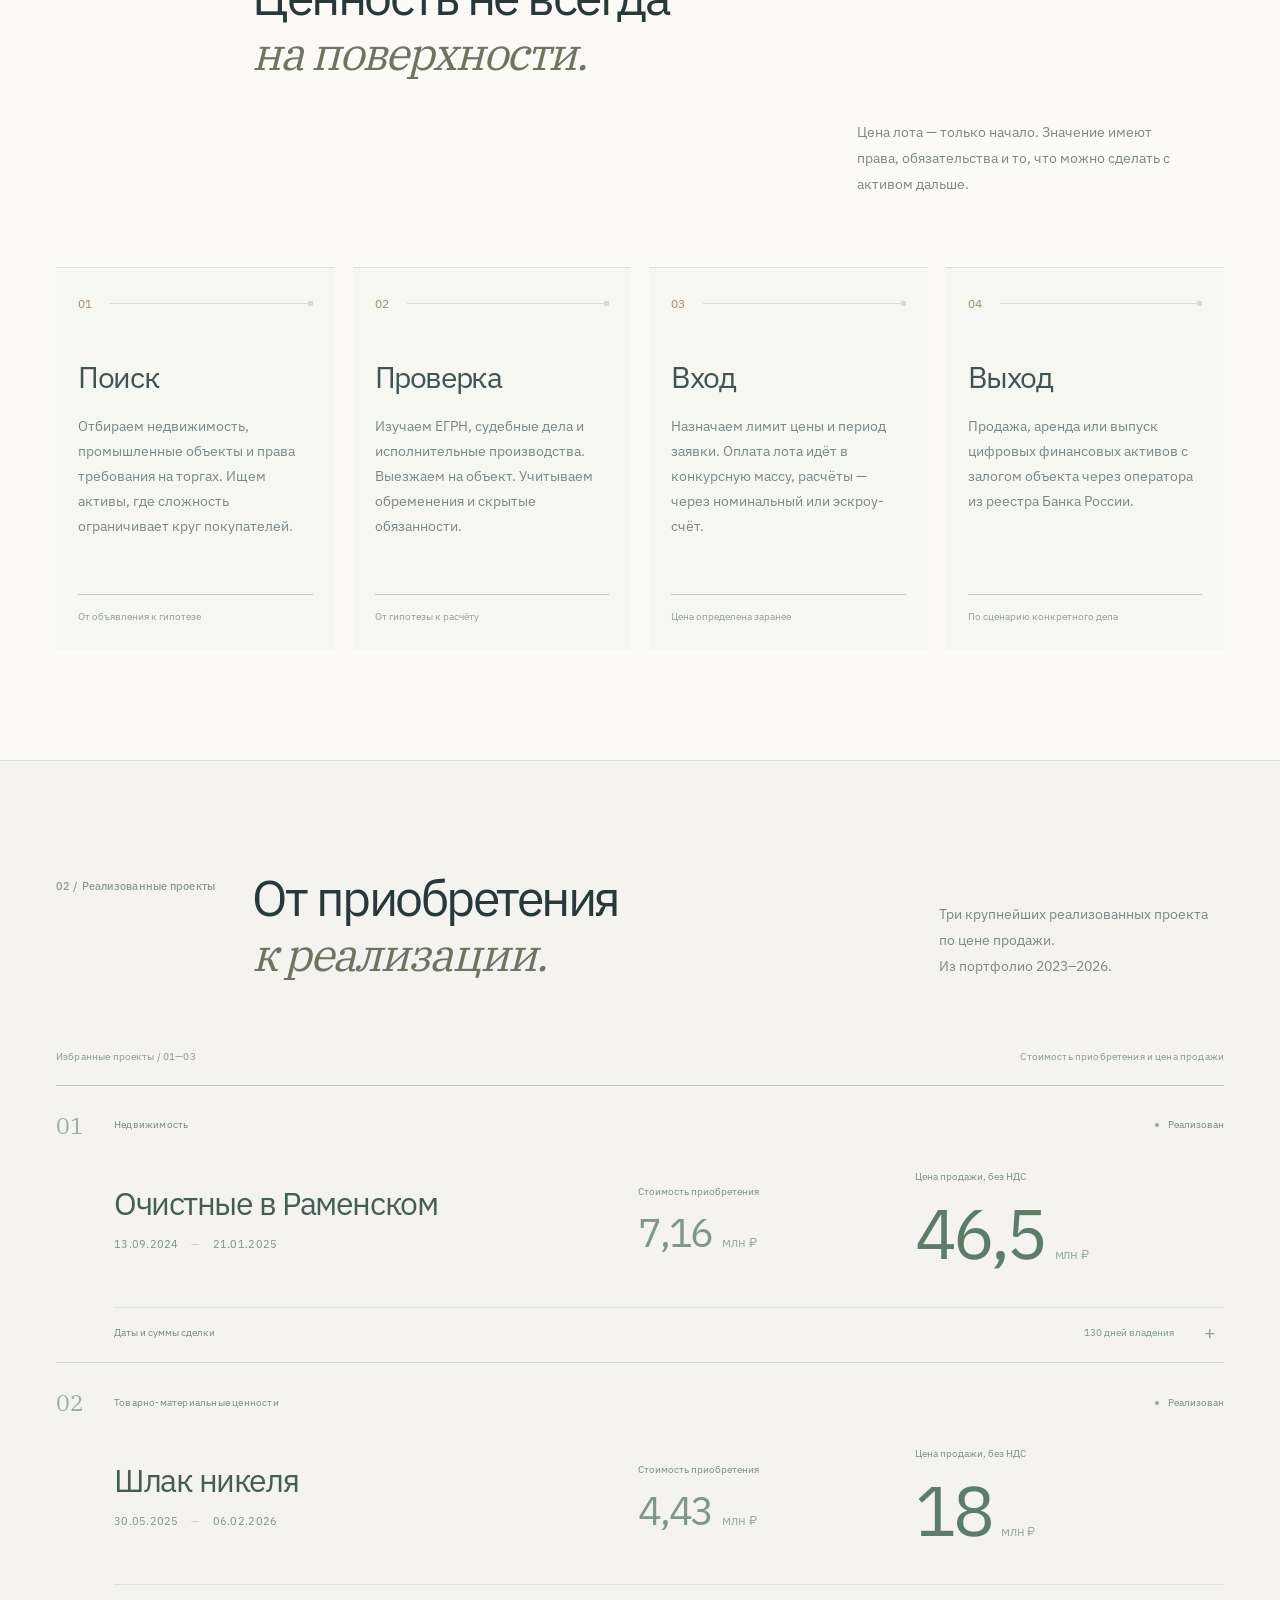
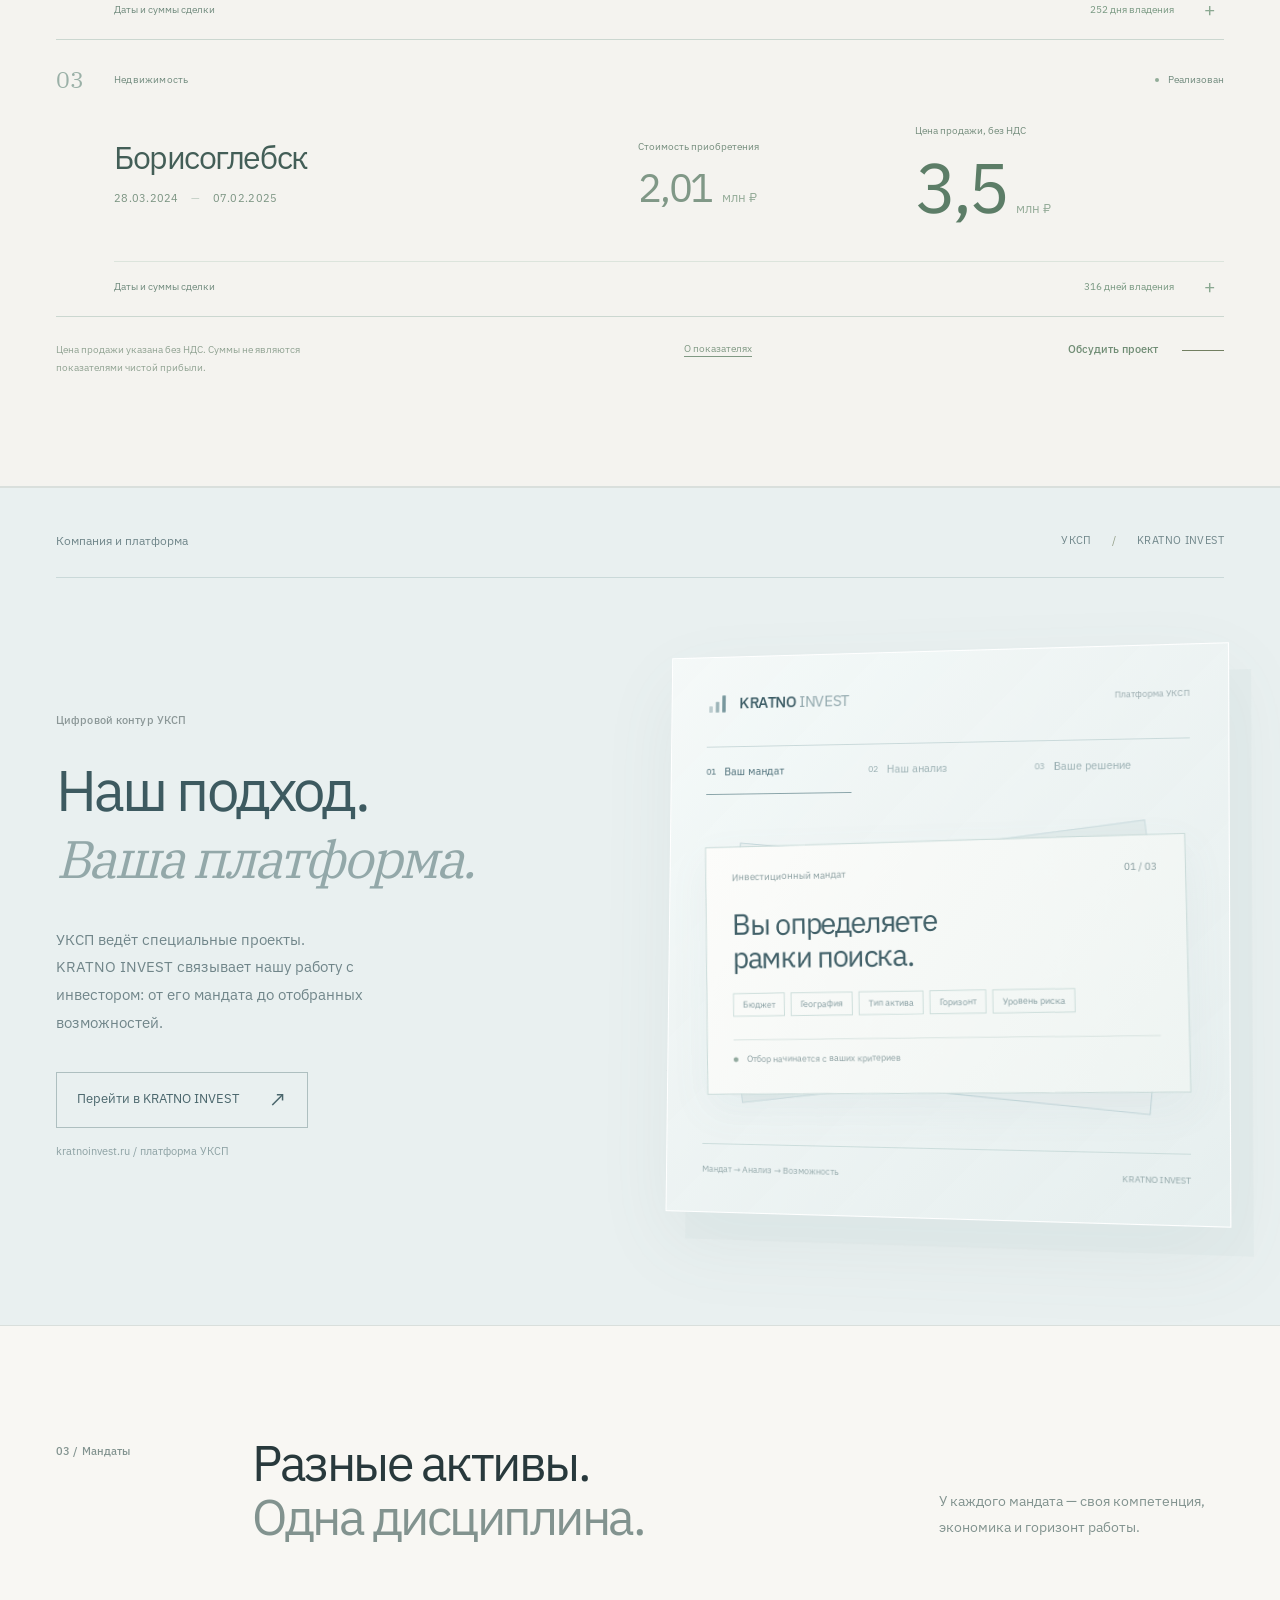
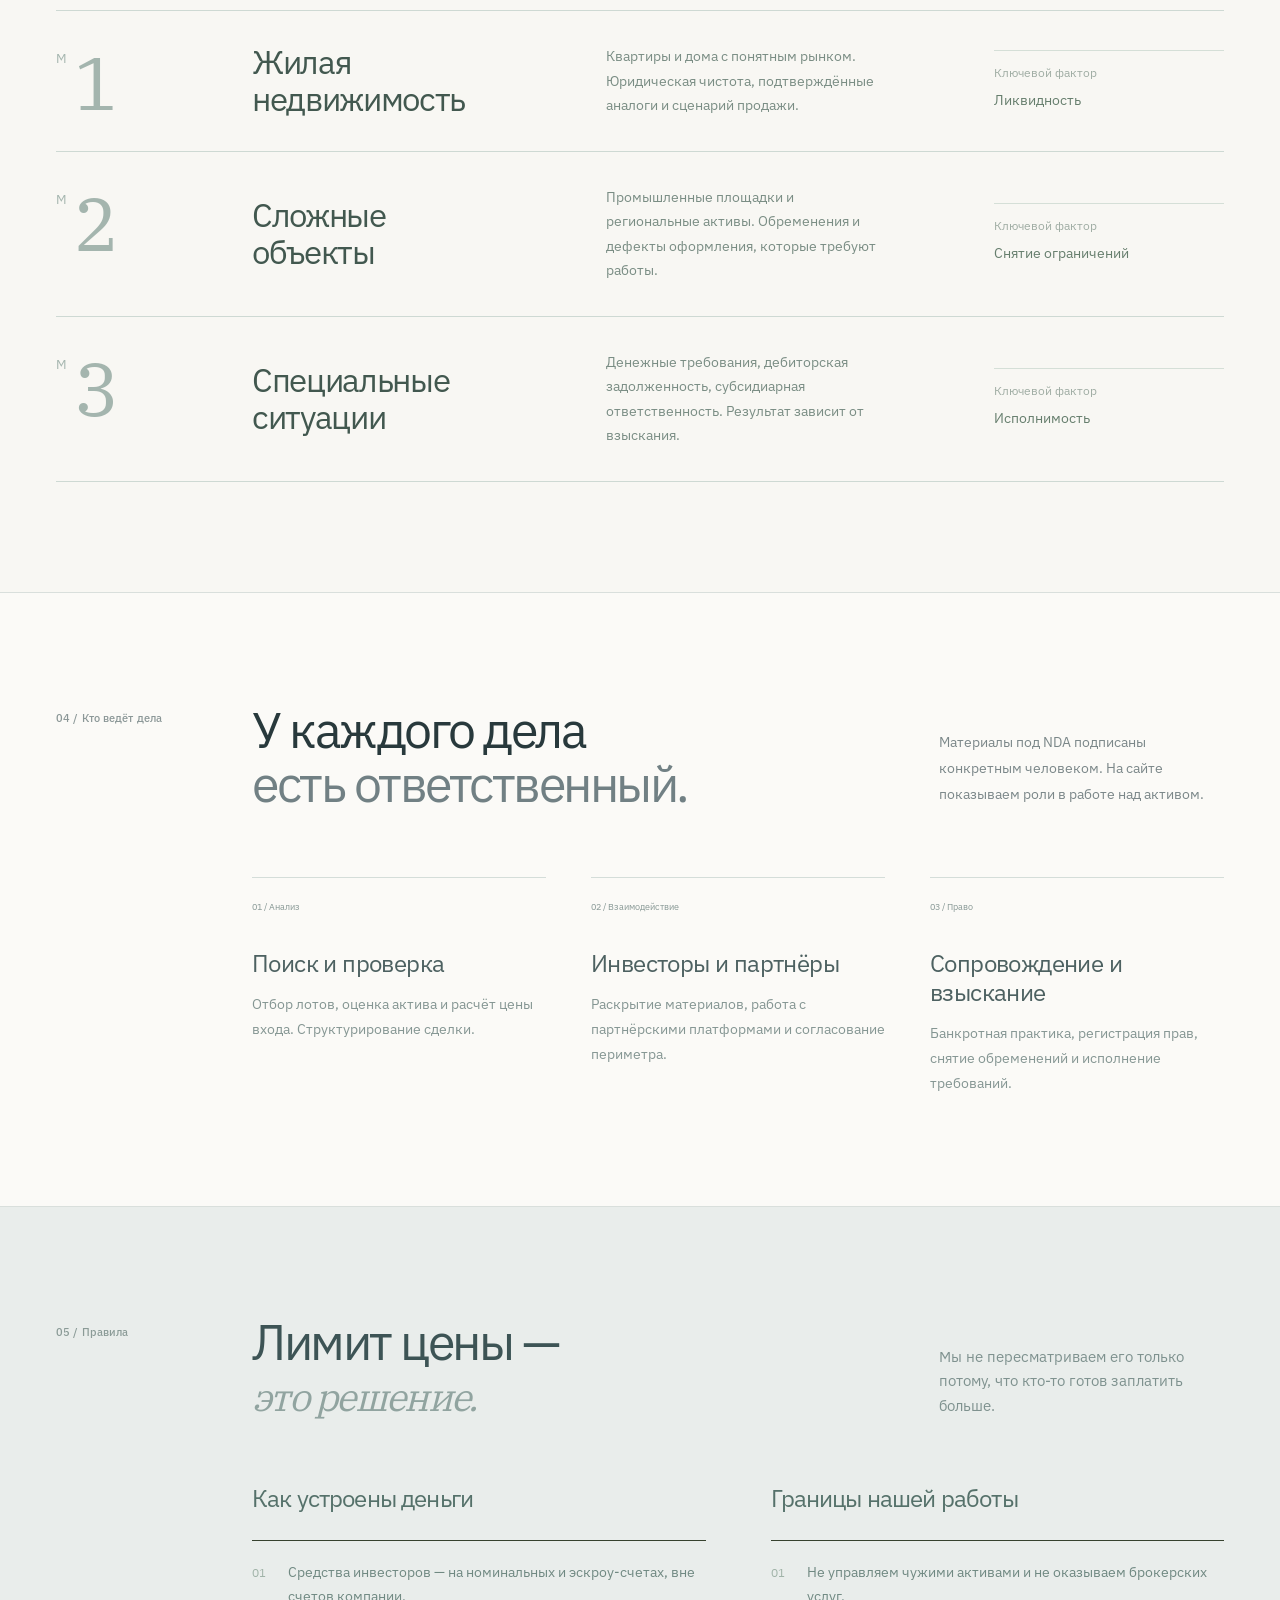
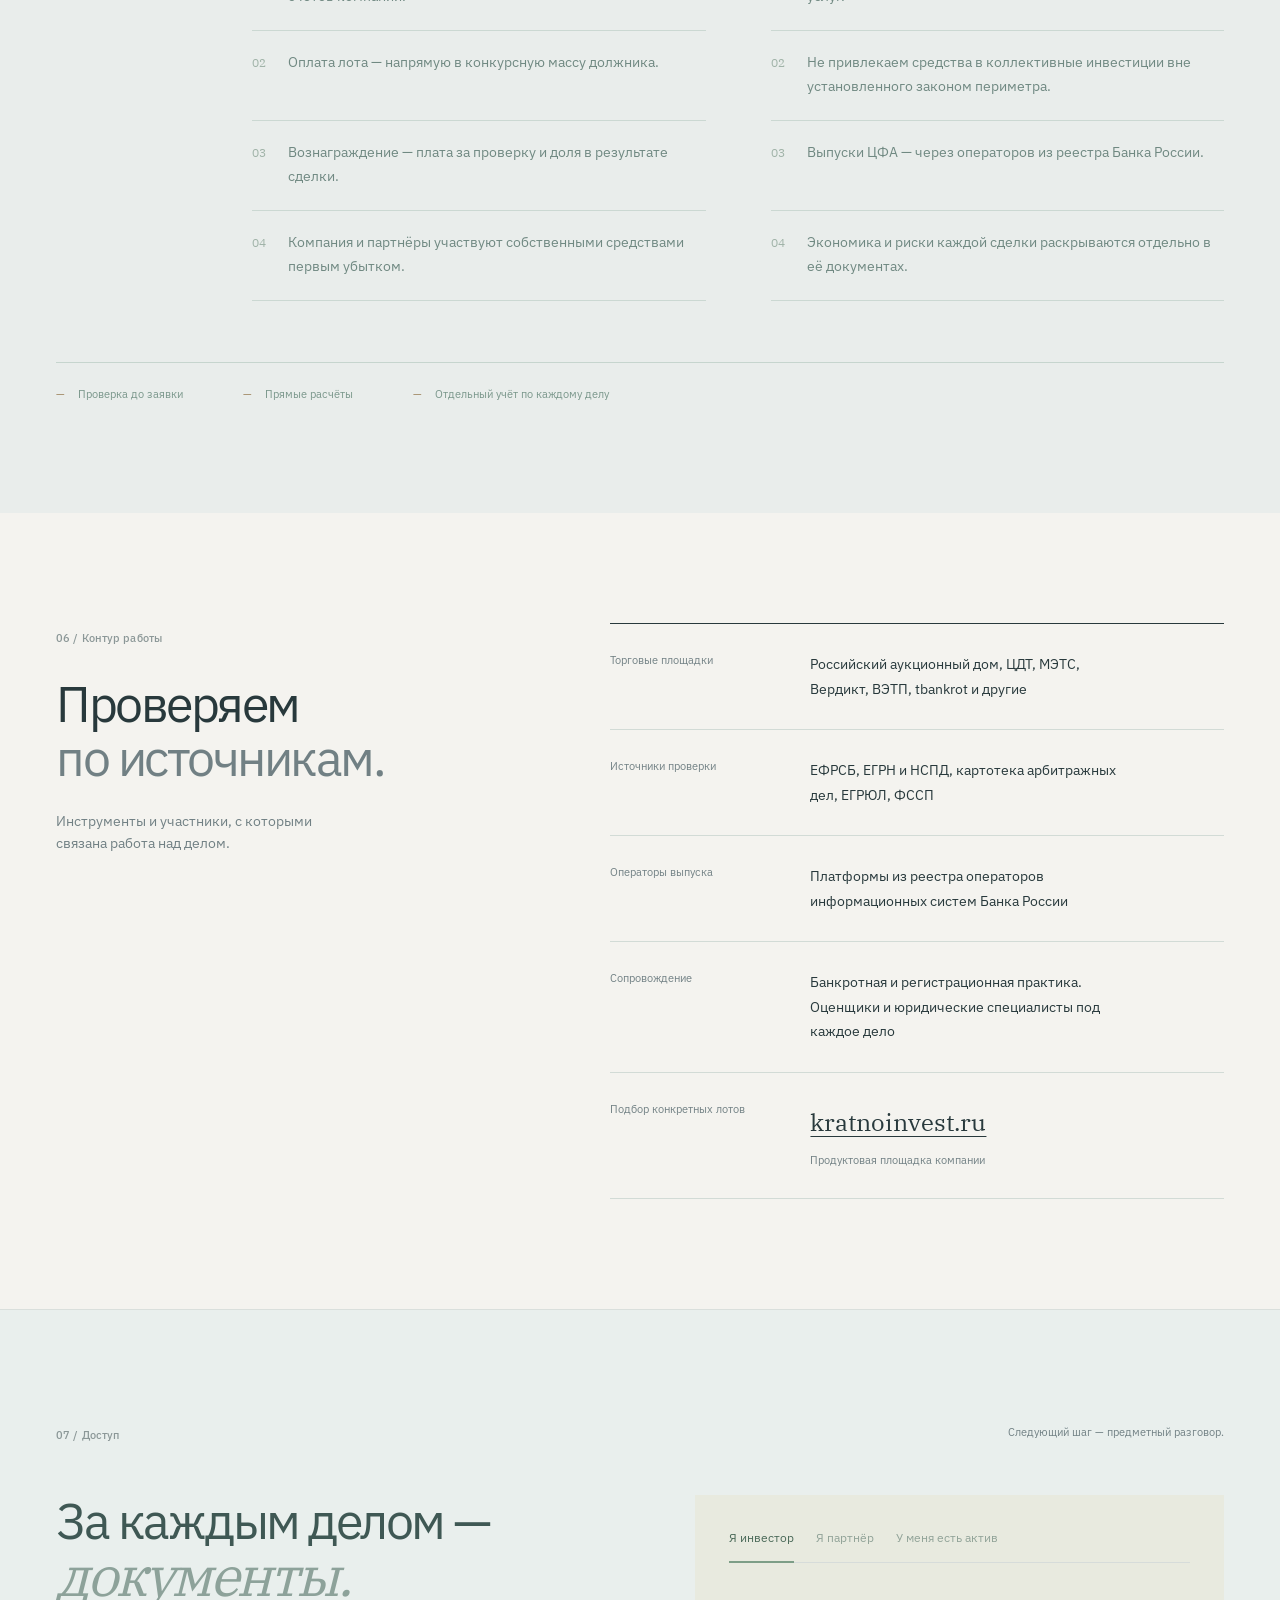
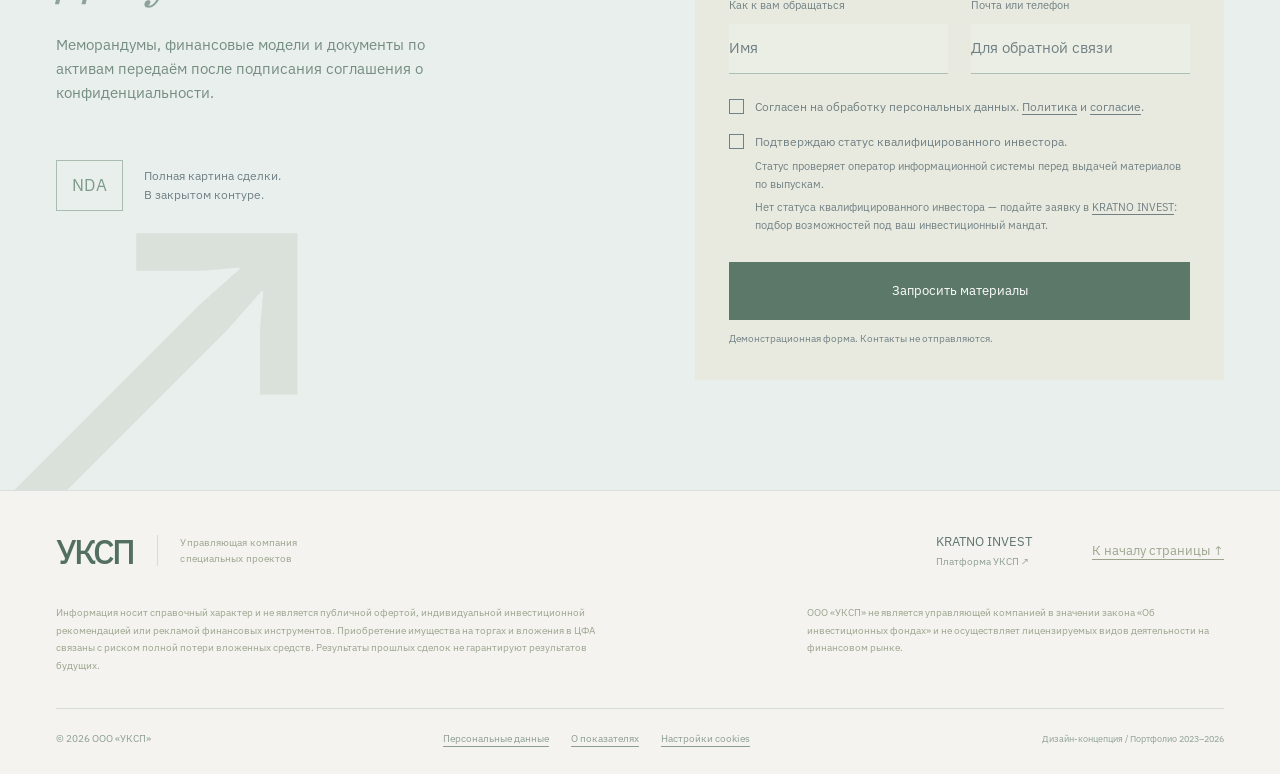
==== commit 6c6bced7: "Страница KRATNO INVEST в дизайне УКСП и связь с главной kratno.html, kratno.css, kratno.js — лендинг" ====
--- a/index.html
+++ b/index.html
@@ -102,7 +102,7 @@
     <div class="wrap">
       <div class="platform-kicker"><span>Компания и платформа</span><span class="platform-family">УКСП <span aria-hidden="true">/</span> KRATNO INVEST</span></div>
       <div class="platform-layout">
-        <div class="platform-copy"><p class="section-index">Цифровой контур УКСП</p><h2>Наш подход.<br><em>Ваша платформа.</em></h2><p>УКСП ведёт специальные проекты.<br>KRATNO INVEST связывает нашу работу с инвестором: от его мандата до отобранных возможностей.</p><a class="platform-cta" href="https://kratnoinvest.ru" target="_blank" rel="noopener noreferrer"><span>Перейти в KRATNO INVEST</span><span aria-hidden="true">↗</span></a><span class="platform-address">kratnoinvest.ru / платформа УКСП</span></div>
+        <div class="platform-copy"><p class="section-index">Цифровой контур УКСП</p><h2>Наш подход.<br><em>Ваша платформа.</em></h2><p>УКСП ведёт специальные проекты.<br>KRATNO INVEST связывает нашу работу с инвестором: от его мандата до отобранных возможностей.</p><a class="platform-cta" href="kratno.html"><span>Перейти в KRATNO INVEST</span><span aria-hidden="true">↗</span></a><span class="platform-address">kratnoinvest.ru / платформа УКСП</span></div>
         <div class="platform-visual" aria-label="Маршрут инвестора в KRATNO INVEST">
           <div class="platform-wordmark"><svg viewBox="0 0 48 48" aria-hidden="true"><rect x="5" y="29" width="8" height="14" rx="1"/><rect x="20" y="19" width="8" height="24" rx="1"/><rect x="35" y="5" width="8" height="38" rx="1"/></svg><span>KRATNO <span>INVEST</span></span><small>Платформа УКСП</small></div>
           <div class="platform-route" role="group" aria-label="Маршрут на платформе"><button type="button" data-platform-step="0" aria-pressed="true"><span>01</span> Ваш мандат</button><button type="button" data-platform-step="1" aria-pressed="false"><span>02</span> Наш анализ</button><button type="button" data-platform-step="2" aria-pressed="false"><span>03</span> Ваше решение</button></div>
@@ -139,14 +139,14 @@
           <div class="field seller-field" hidden><label for="asset">Объект, регион и текущий статус</label><textarea id="asset" name="asset" maxlength="3000" rows="3" placeholder="Расскажите об активе в двух строках" aria-describedby="asset-error"></textarea><span class="field-error" id="asset-error"></span></div>
           <div class="honeypot" aria-hidden="true"><label for="website">Сайт</label><input id="website" name="website" tabindex="-1" autocomplete="off"></div>
           <label class="check-label" for="pd"><input id="pd" name="consent" type="checkbox" required aria-describedby="pd-error"><span>Согласен на обработку персональных данных. <button class="inline-link" type="button" data-dialog="privacy">Политика</button> и <button class="inline-link" type="button" data-dialog="consent">согласие</button>.</span></label><span class="field-error" id="pd-error"></span>
-          <div id="qualification"><label class="check-label" for="qualified"><input id="qualified" name="qualified" type="checkbox" aria-describedby="qualified-error"><span>Подтверждаю статус квалифицированного инвестора.</span></label><span class="field-error" id="qualified-error"></span><p class="qualification-note">Статус проверяет оператор информационной системы перед выдачей материалов по выпускам.</p></div>
+          <div id="qualification"><label class="check-label" for="qualified"><input id="qualified" name="qualified" type="checkbox" aria-describedby="qualified-error"><span>Подтверждаю статус квалифицированного инвестора.</span></label><span class="field-error" id="qualified-error"></span><p class="qualification-note">Статус проверяет оператор информационной системы перед выдачей материалов по выпускам.</p><p class="qualification-note">Нет статуса квалифицированного инвестора — подайте заявку в <a class="inline-link" href="kratno.html#apply">KRATNO&nbsp;INVEST</a>: подбор возможностей под ваш инвестиционный мандат.</p></div>
           <button class="submit-button" type="submit" id="submit">Запросить материалы</button><p class="form-demo-note">Демонстрационная форма. Контакты не отправляются.</p><div class="form-result" id="form-result" role="status" tabindex="-1" hidden></div>
         </form>
       </div>
     </div>
   </div></section>
 </main>
-<footer><div class="wrap"><div class="footer-top"><a class="brand footer-brand" href="#top"><span class="wordmark">УКСП</span><span class="brand-description">Управляющая компания<br>специальных проектов</span></a><a class="footer-platform" href="https://kratnoinvest.ru" target="_blank" rel="noopener noreferrer">KRATNO INVEST <span>Платформа УКСП ↗</span></a><a class="plain-link" href="#top">К началу страницы ↑</a></div><div class="footer-body"><p>Информация носит справочный характер и не является публичной офертой, индивидуальной инвестиционной рекомендацией или рекламой финансовых инструментов. Приобретение имущества на торгах и вложения в ЦФА связаны с риском полной потери вложенных средств. Результаты прошлых сделок не гарантируют результатов будущих.</p><p>ООО «УКСП» не является управляющей компанией в значении закона «Об инвестиционных фондах» и не осуществляет лицензируемых видов деятельности на финансовом рынке.</p></div><div class="footer-bottom"><span>© 2026 ООО «УКСП»</span><div><button class="plain-link" data-dialog="privacy" type="button">Персональные данные</button><button class="plain-link" data-dialog="methodology" type="button">О показателях</button><button class="plain-link" id="cookie-settings" type="button">Настройки cookies</button></div><span class="preview-status">Дизайн-концепция / Портфолио 2023–2026</span></div></div></footer>
+<footer><div class="wrap"><div class="footer-top"><a class="brand footer-brand" href="#top"><span class="wordmark">УКСП</span><span class="brand-description">Управляющая компания<br>специальных проектов</span></a><a class="footer-platform" href="kratno.html">KRATNO INVEST <span>Платформа УКСП ↗</span></a><a class="plain-link" href="#top">К началу страницы ↑</a></div><div class="footer-body"><p>Информация носит справочный характер и не является публичной офертой, индивидуальной инвестиционной рекомендацией или рекламой финансовых инструментов. Приобретение имущества на торгах и вложения в ЦФА связаны с риском полной потери вложенных средств. Результаты прошлых сделок не гарантируют результатов будущих.</p><p>ООО «УКСП» не является управляющей компанией в значении закона «Об инвестиционных фондах» и не осуществляет лицензируемых видов деятельности на финансовом рынке.</p></div><div class="footer-bottom"><span>© 2026 ООО «УКСП»</span><div><button class="plain-link" data-dialog="privacy" type="button">Персональные данные</button><button class="plain-link" data-dialog="methodology" type="button">О показателях</button><button class="plain-link" id="cookie-settings" type="button">Настройки cookies</button></div><span class="preview-status">Дизайн-концепция / Портфолио 2023–2026</span></div></div></footer>
 <aside class="cookie" id="cookie" aria-label="Настройки cookies" hidden><div><b>Ваш выбор — в приоритете.</b><p>В этой версии аналитика отключена. Сохраним только ваш выбор cookies в браузере.</p></div><div class="cookie-actions"><button type="button" data-cookie="essential">Только необходимые</button><button type="button" data-cookie="all">Разрешить все</button></div></aside>
 <dialog id="info-dialog" aria-labelledby="dialog-title"><div class="dialog-top"><span>УКСП / Информация</span><button id="dialog-close" type="button" aria-label="Закрыть окно">×</button></div><h2 id="dialog-title"></h2><div id="dialog-content"></div></dialog>
 <noscript><div class="noscript-note">Реестр доступен без JavaScript. Для фильтров, настроек и демонстрации формы включите JavaScript.</div></noscript>
--- a/architecture.css
+++ b/architecture.css
@@ -221,4 +221,4 @@
 @media(max-width:680px){.phase-tabs button{flex-direction:column;gap:8px}.phase-tabs button b{font-size:10px;max-width:100%;color:inherit}.phase-tabs button>span{font-size:7px}.object-stage.is-realized .label-left{visibility:hidden}}
 @media(max-width:680px) and (max-height:740px){.hero-pin{min-height:0}.hero-copy{padding-top:18px}.hero h1{font-size:45px;margin-top:17px}.object-stage{min-height:165px}.hero-actions{margin-top:14px}.hero-description{margin-top:9px}.phase-console{min-height:83px}}
 @media(max-height:560px){.hero{height:auto}.hero-pin{position:relative;height:720px;min-height:720px}}
-@media print{.hero{height:auto}.hero-pin{height:auto;min-height:0;position:relative;background:white}.hero-copy{padding:25px 0;width:100%}.hero h1{font-size:42px}.hero h1 em{font-size:23px}.hero-description{font-size:12px}.hero-actions,.object-stage,.phase-console{display:none}.section{padding:35px 0}.section h2{font-size:28px}.platform-section,.rules-section{background:white}.platform-visual{box-shadow:none}.project{break-inside:avoid}.project-main{padding:15px 0}.project-sale strong{font-size:35px}.project-details{margin-left:0}.project-detail-grid{display:grid}}
+@media(min-width:961px) and (max-height:1000px){.hero h1{margin-top:clamp(14px,calc(34px - 0.16*(1000px - 100vh)),34px)}.hero-description{margin-top:clamp(12px,calc(29px - 0.17*(1000px - 100vh)),29px)}.hero-actions{margin-top:clamp(12px,calc(29px - 0.17*(1000px - 100vh)),29px)}}@media(min-width:1600px) and (max-height:940px){.hero-copy{padding-top:clamp(24px,calc(9vh - 0.3*(940px - 100vh)),81px)}.hero h1{font-size:clamp(84px,calc(110px - 0.3*(940px - 100vh)),110px)}}@media print{.hero{height:auto}.hero-pin{height:auto;min-height:0;position:relative;background:white}.hero-copy{padding:25px 0;width:100%}.hero h1{font-size:42px}.hero h1 em{font-size:23px}.hero-description{font-size:12px}.hero-actions,.object-stage,.phase-console{display:none}.section{padding:35px 0}.section h2{font-size:28px}.platform-section,.rules-section{background:white}.platform-visual{box-shadow:none}.project{break-inside:avoid}.project-main{padding:15px 0}.project-sale strong{font-size:35px}.project-details{margin-left:0}.project-detail-grid{display:grid}}
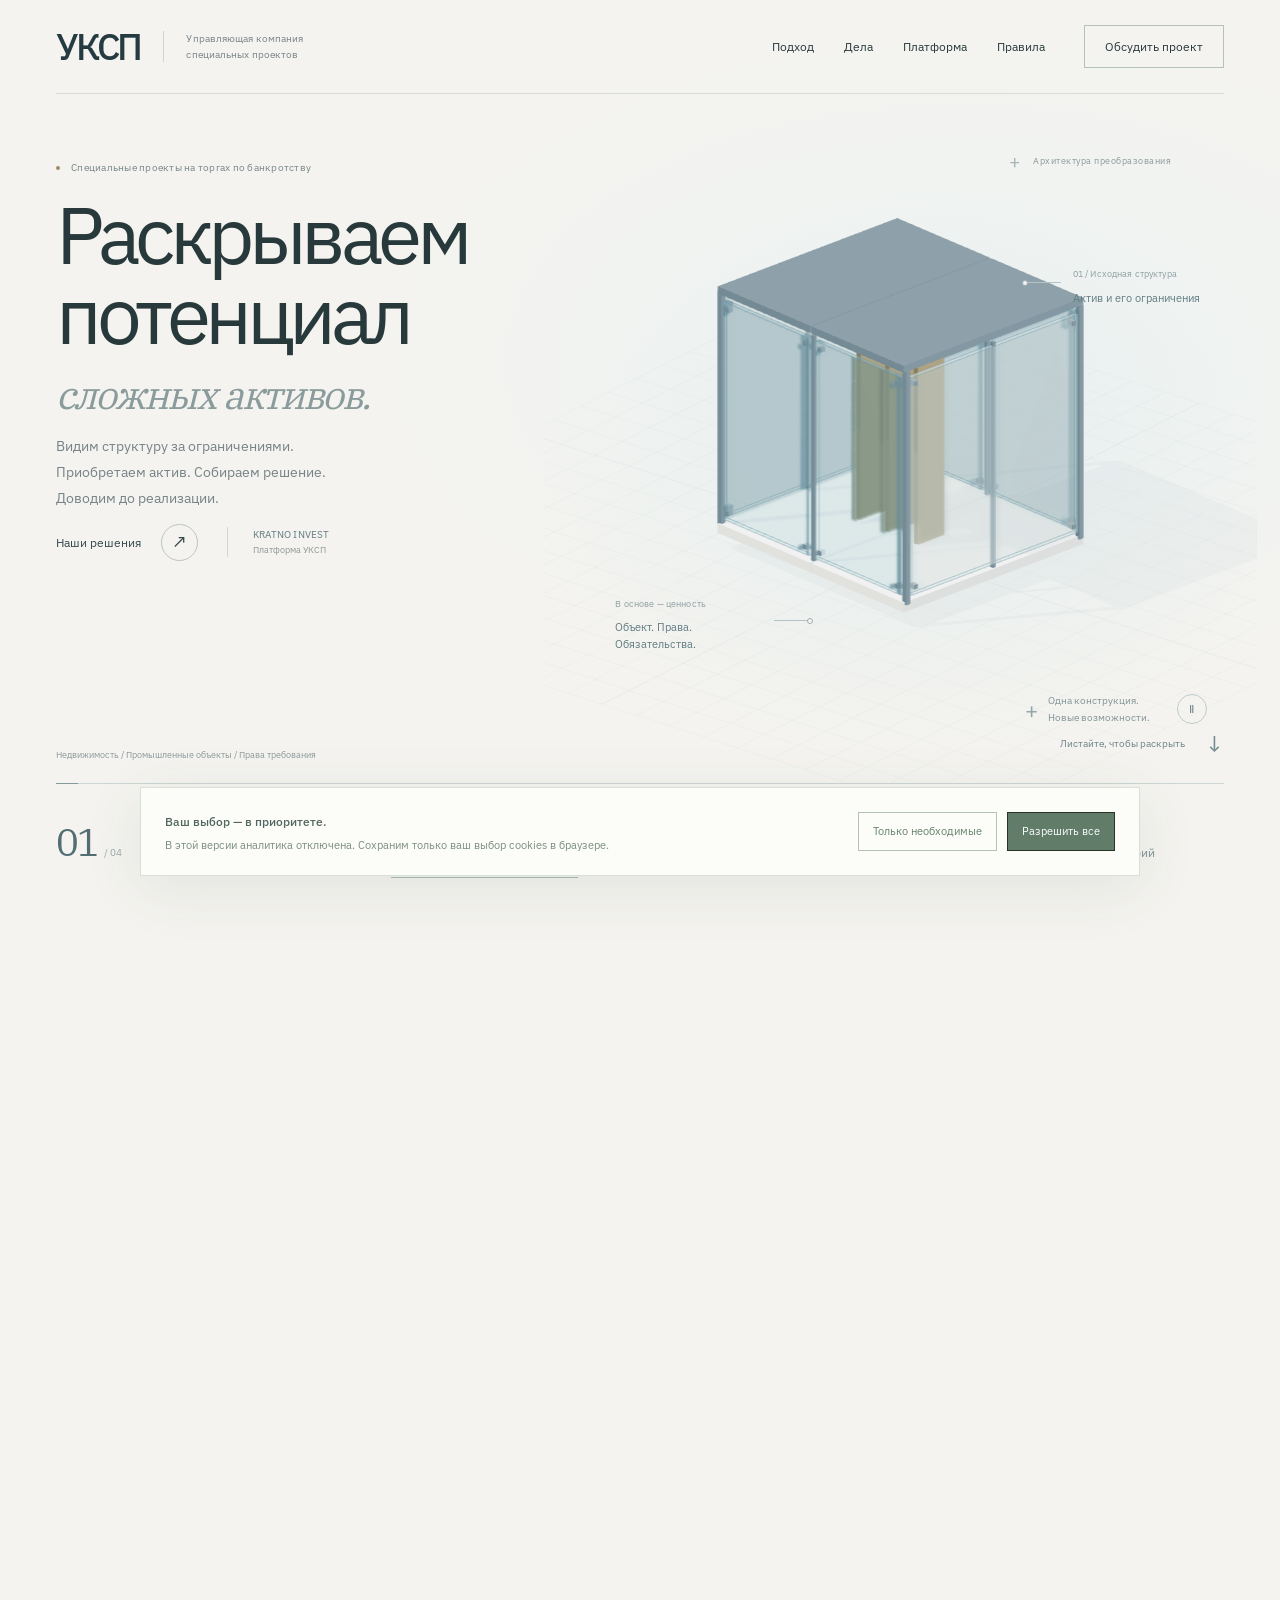
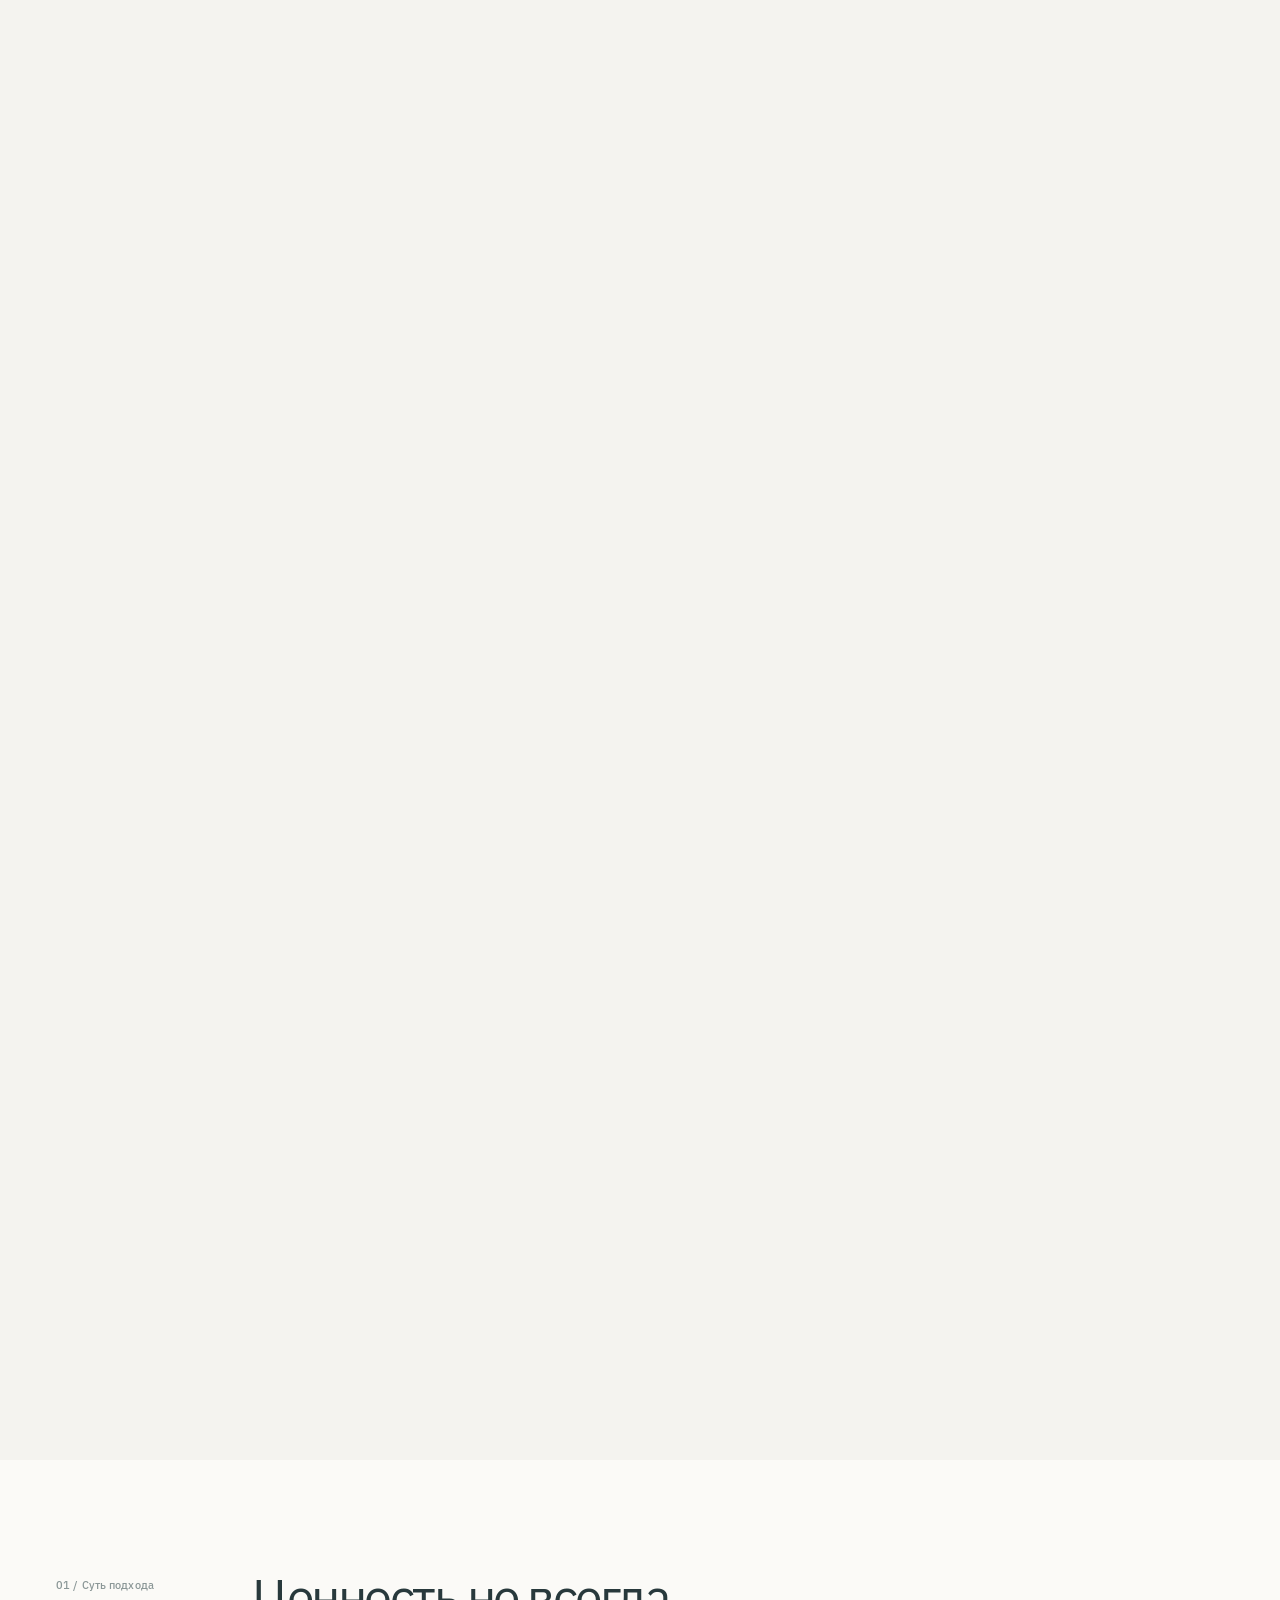
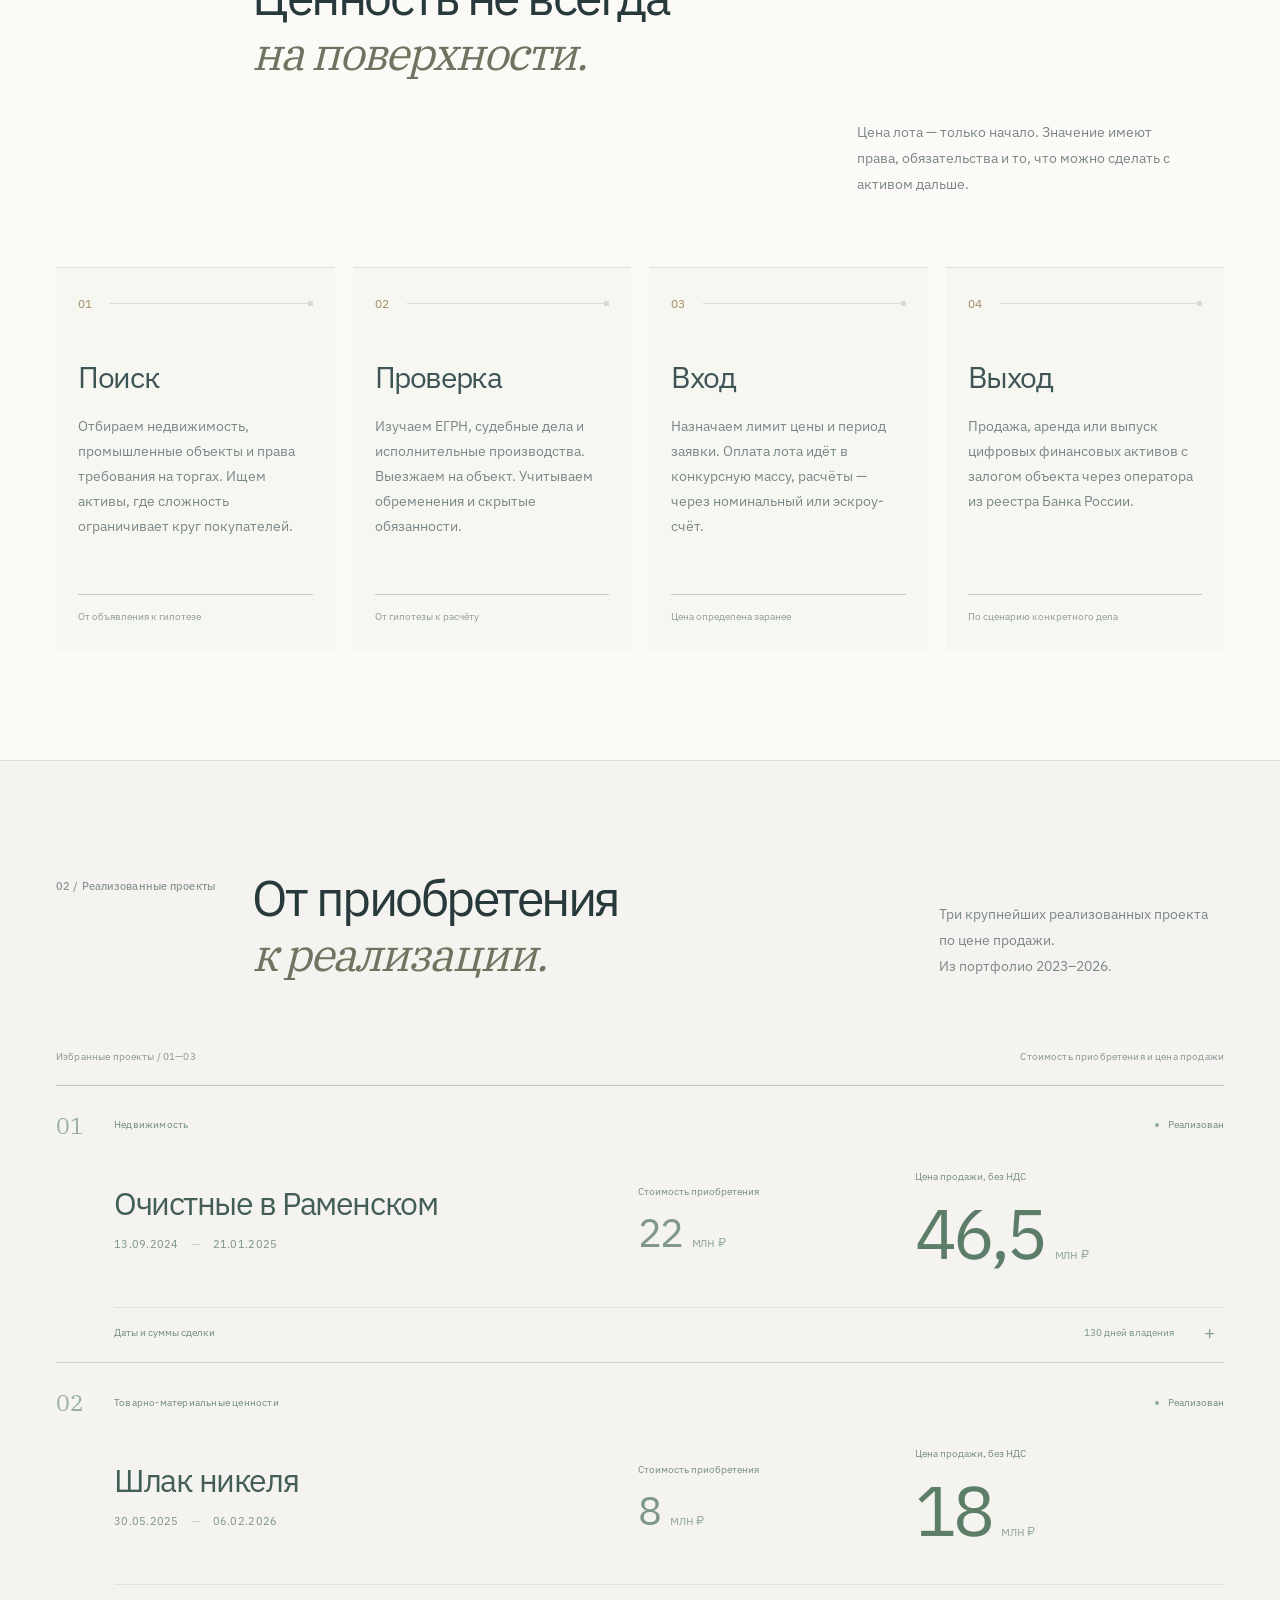
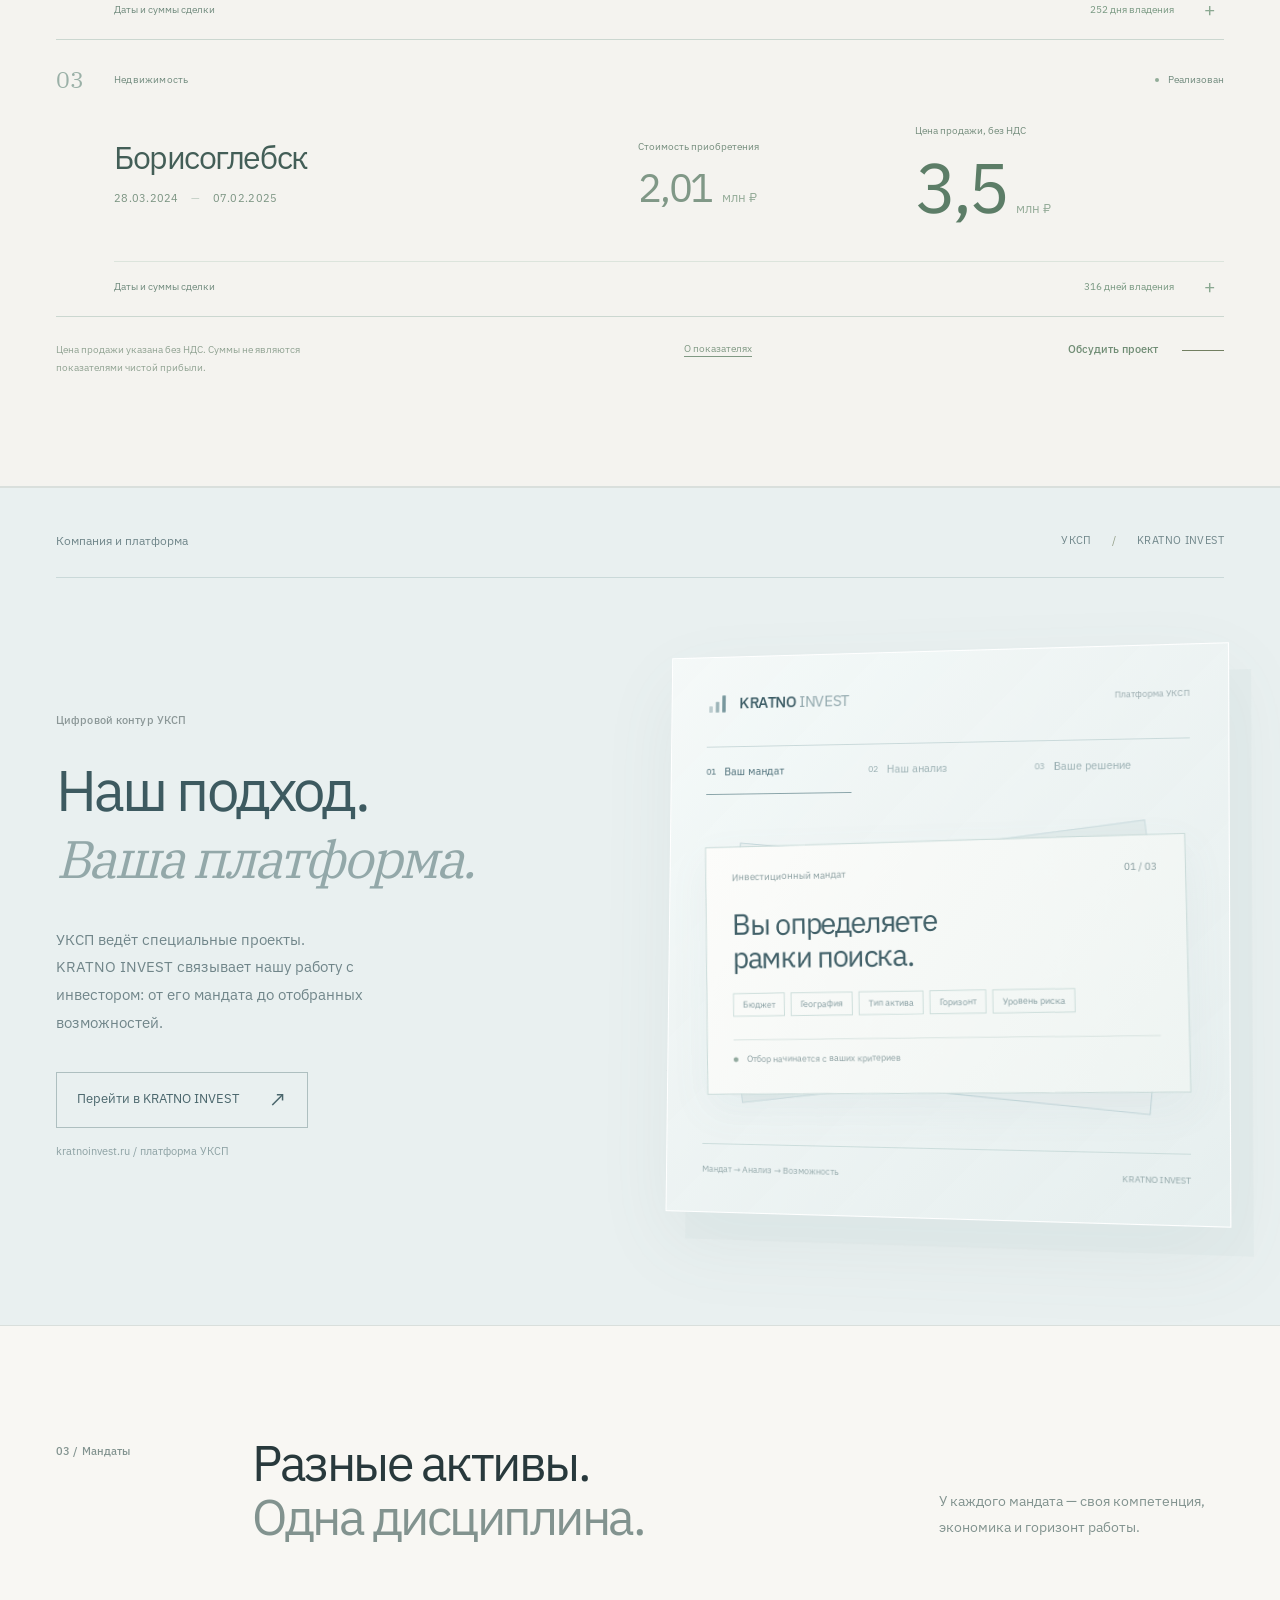
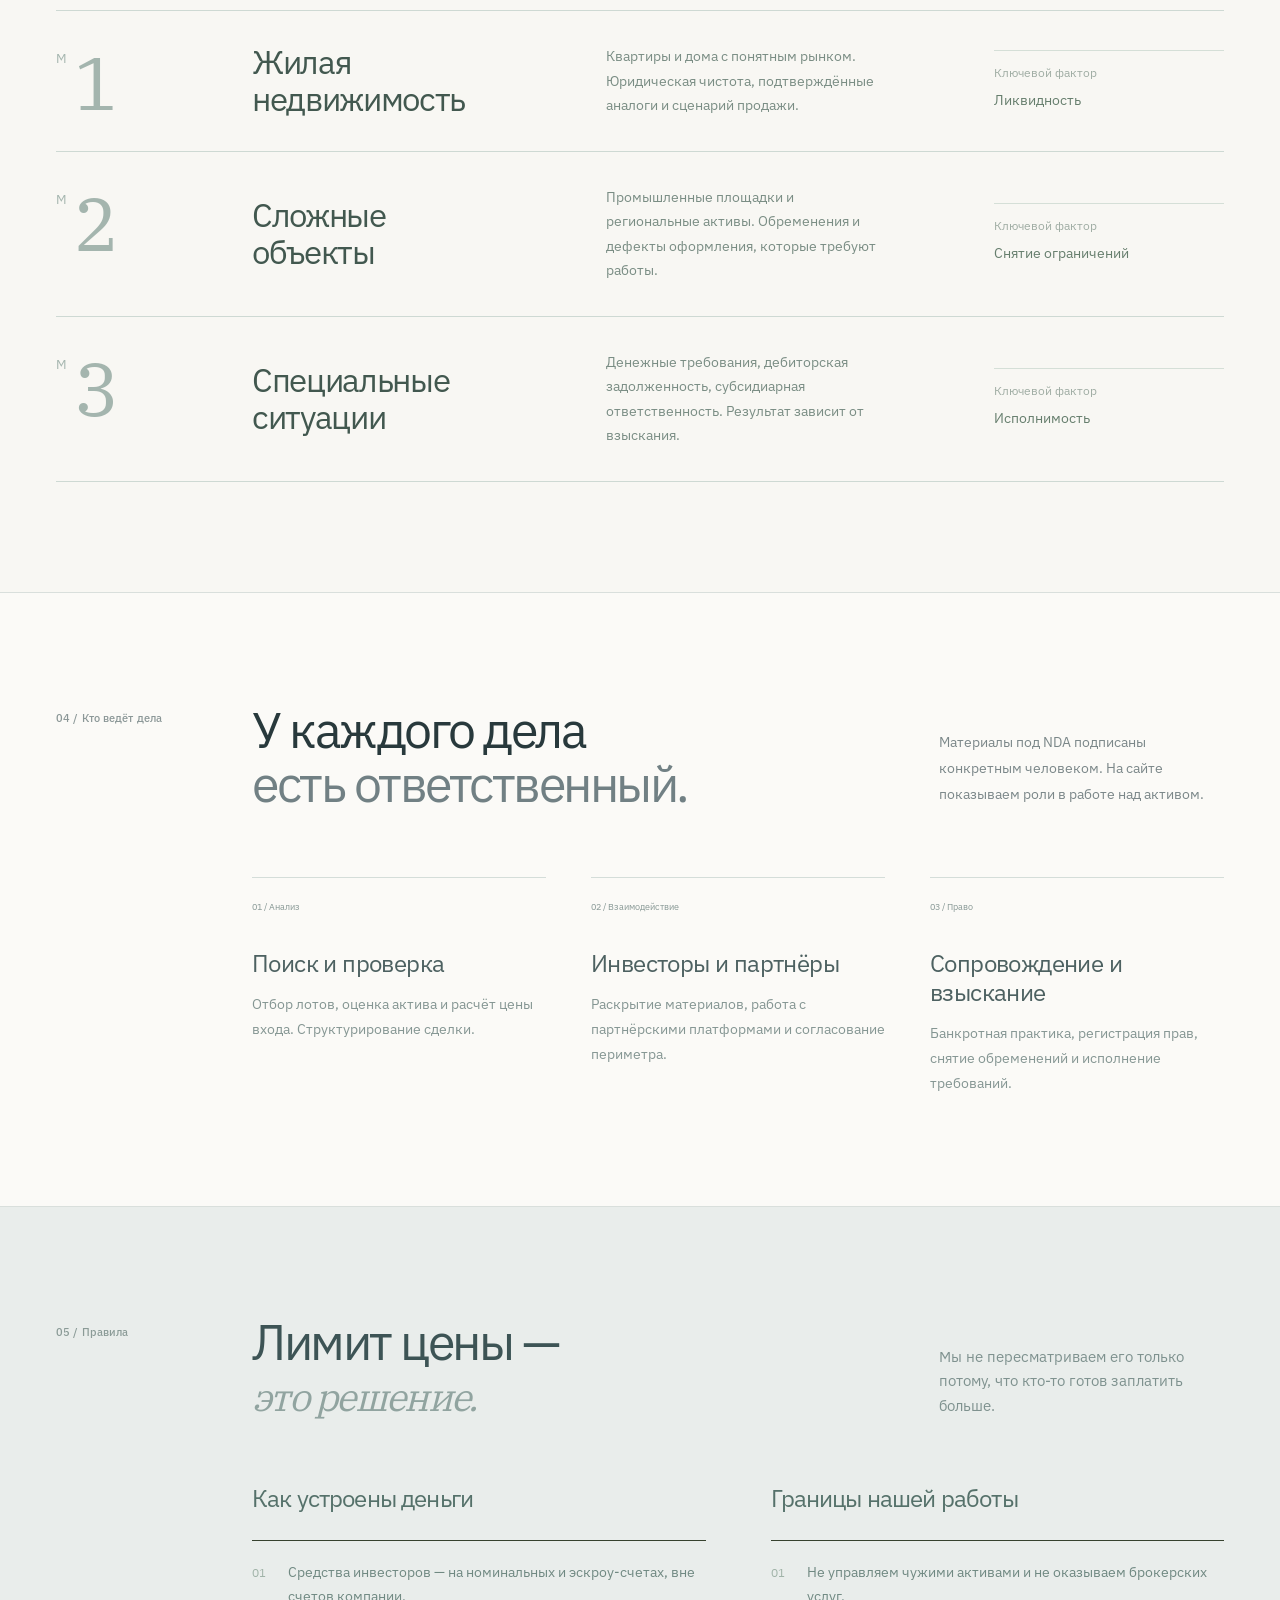
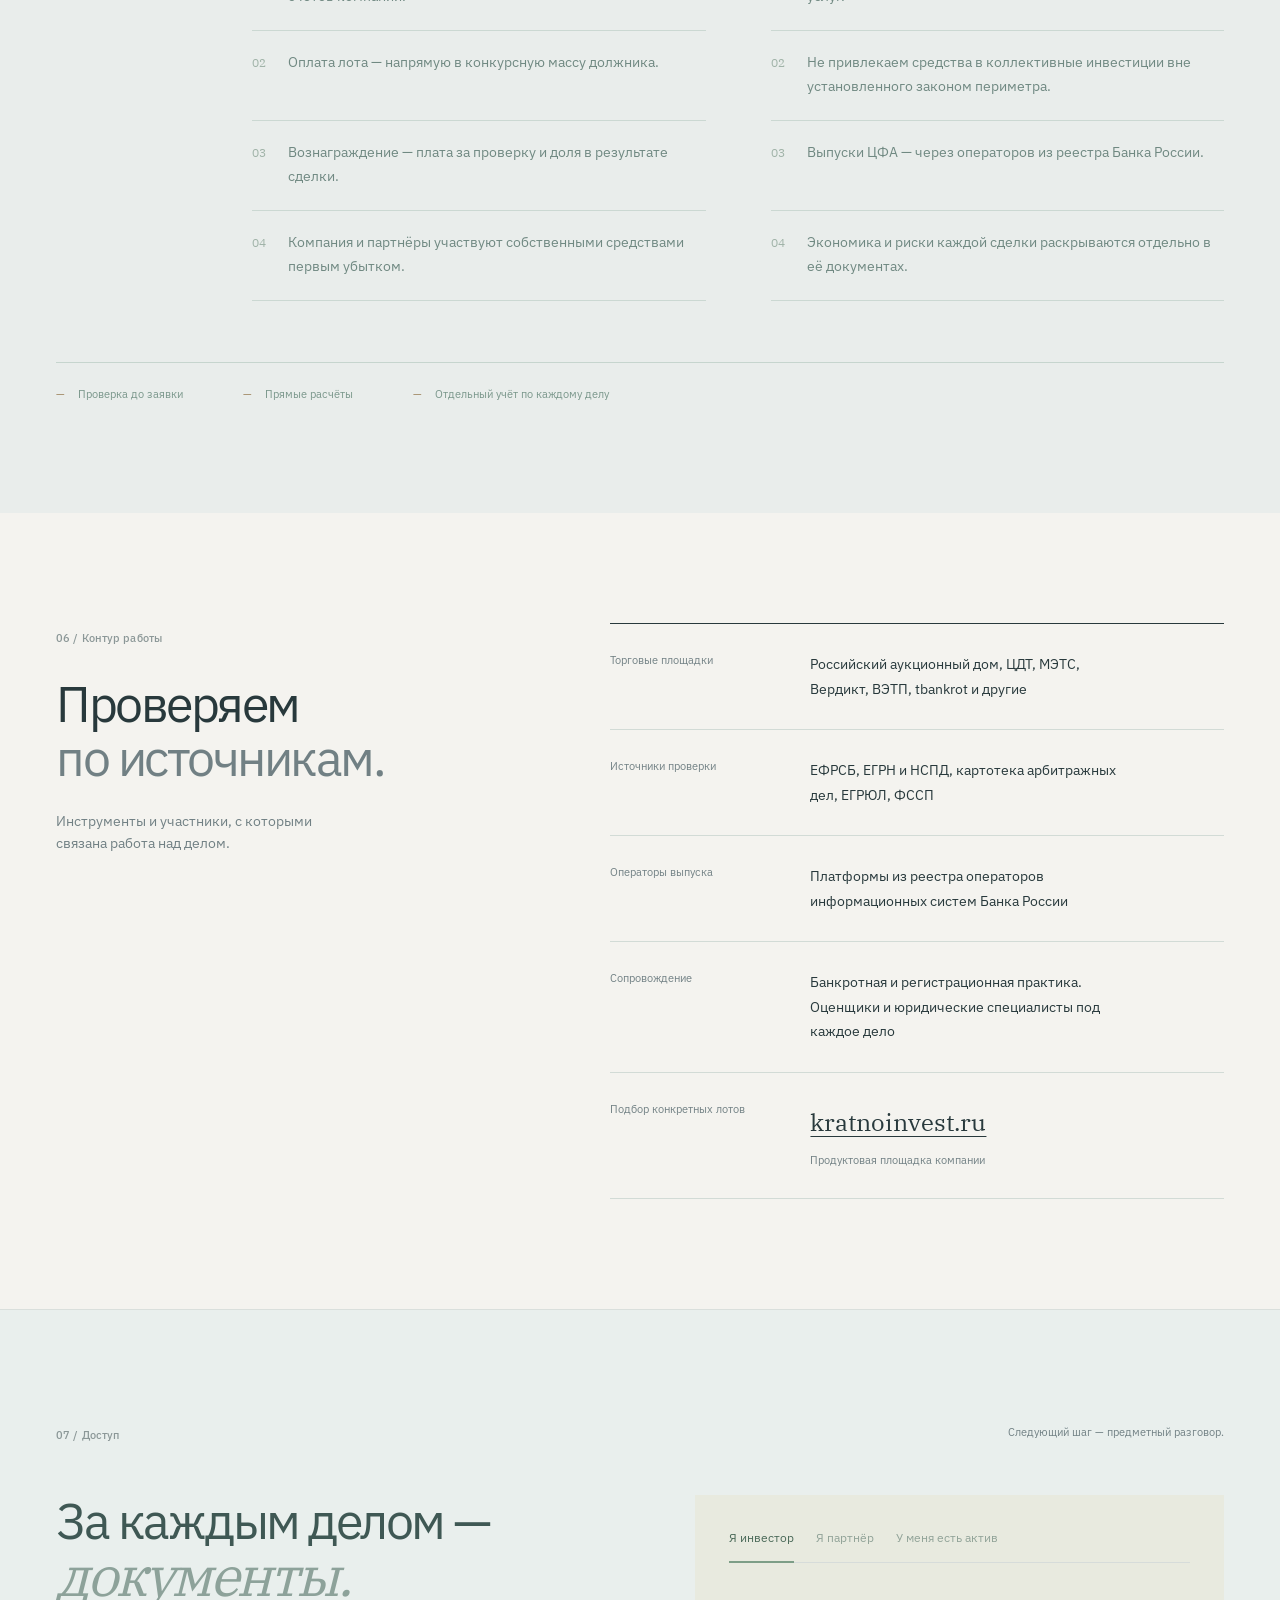
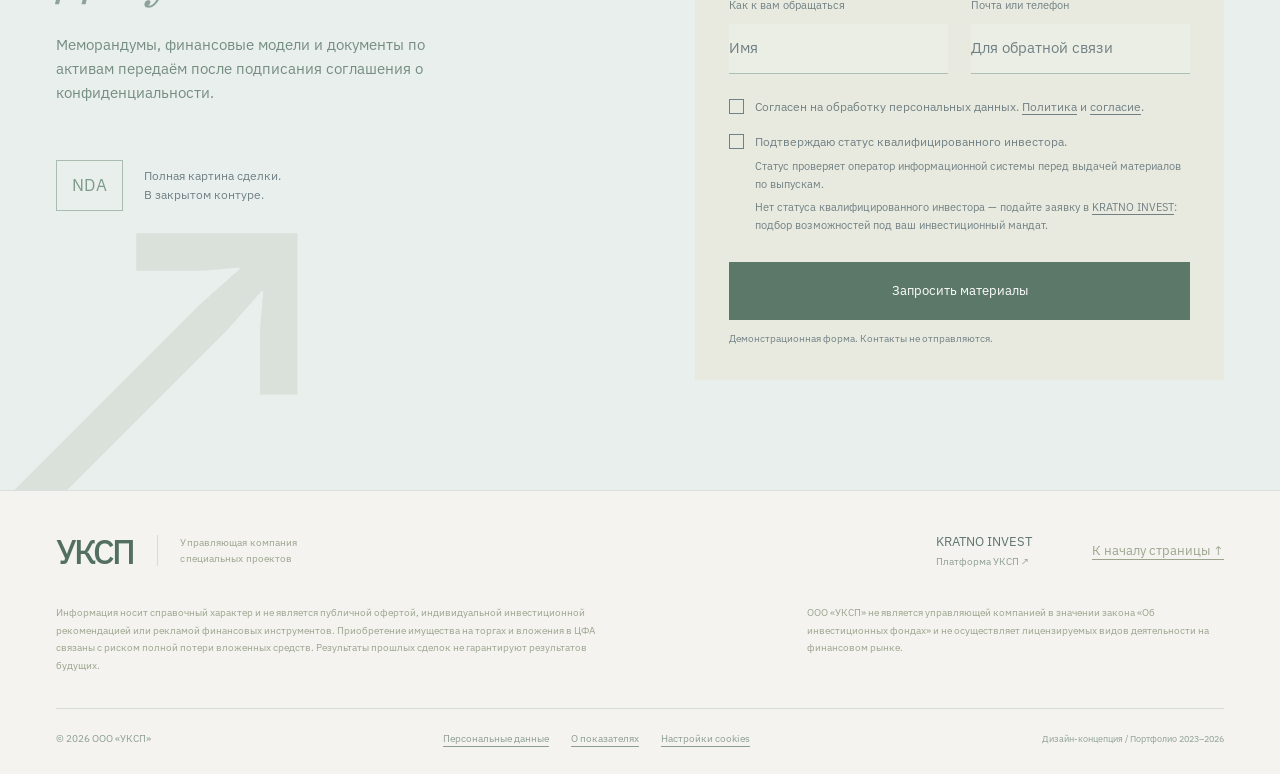
==== commit 384c0836: "Дела: стоимость входа по Очистным в Раменском и Шлаку никеля Очистные в Раменском — 22 000 000 ₽ (бы" ====
--- a/index.html
+++ b/index.html
@@ -82,13 +82,13 @@
       <div class="portfolio-topline"><span>Избранные проекты / 01—03</span><span>Стоимость приобретения и цена продажи</span></div>
       <div id="registry" class="project-list"><article class="project" aria-labelledby="project-01">
   <div class="project-top"><span class="project-number">01</span><span class="project-category">Недвижимость</span><span class="project-status"><i aria-hidden="true"></i>Реализован</span></div>
-  <div class="project-main"><div class="project-title"><h3 id="project-01">Очистные в Раменском</h3><p>13.09.2024 <span aria-hidden="true">—</span> 21.01.2025</p></div><div class="project-purchase"><span>Стоимость приобретения</span><strong>7,16<small>млн ₽</small></strong></div><div class="project-sale"><span>Цена продажи, без НДС</span><strong>46,5<small>млн ₽</small></strong></div></div>
-  <details class="project-details"><summary><span>Даты и суммы сделки</span><span class="project-duration">130 дней владения</span><span class="project-expand" aria-hidden="true">+</span></summary><div class="project-detail-grid"><div><span>Полная оплата</span><time datetime="2024-09-13">13.09.2024</time><b>7 160 600 ₽</b></div><div><span>Продажа</span><time datetime="2025-01-21">21.01.2025</time><b>46 500 000 ₽ <small>без НДС</small></b></div><p>Срок владения — от даты полной оплаты до даты продажи. Суммы в заголовке округлены до сотых миллиона.</p></div></details>
+  <div class="project-main"><div class="project-title"><h3 id="project-01">Очистные в Раменском</h3><p>13.09.2024 <span aria-hidden="true">—</span> 21.01.2025</p></div><div class="project-purchase"><span>Стоимость приобретения</span><strong>22<small>млн ₽</small></strong></div><div class="project-sale"><span>Цена продажи, без НДС</span><strong>46,5<small>млн ₽</small></strong></div></div>
+  <details class="project-details"><summary><span>Даты и суммы сделки</span><span class="project-duration">130 дней владения</span><span class="project-expand" aria-hidden="true">+</span></summary><div class="project-detail-grid"><div><span>Полная оплата</span><time datetime="2024-09-13">13.09.2024</time><b>22 000 000 ₽</b></div><div><span>Продажа</span><time datetime="2025-01-21">21.01.2025</time><b>46 500 000 ₽ <small>без НДС</small></b></div><p>Срок владения — от даты полной оплаты до даты продажи. Суммы в заголовке округлены до сотых миллиона.</p></div></details>
 </article>
 <article class="project" aria-labelledby="project-02">
   <div class="project-top"><span class="project-number">02</span><span class="project-category">Товарно-материальные ценности</span><span class="project-status"><i aria-hidden="true"></i>Реализован</span></div>
-  <div class="project-main"><div class="project-title"><h3 id="project-02">Шлак никеля</h3><p>30.05.2025 <span aria-hidden="true">—</span> 06.02.2026</p></div><div class="project-purchase"><span>Стоимость приобретения</span><strong>4,43<small>млн ₽</small></strong></div><div class="project-sale"><span>Цена продажи, без НДС</span><strong>18<small>млн ₽</small></strong></div></div>
-  <details class="project-details"><summary><span>Даты и суммы сделки</span><span class="project-duration">252 дня владения</span><span class="project-expand" aria-hidden="true">+</span></summary><div class="project-detail-grid"><div><span>Полная оплата</span><time datetime="2025-05-30">30.05.2025</time><b>4 429 950 ₽</b></div><div><span>Продажа</span><time datetime="2026-02-06">06.02.2026</time><b>18 000 000 ₽ <small>без НДС</small></b></div><p>Срок владения — от даты полной оплаты до даты продажи. Суммы в заголовке округлены до сотых миллиона.</p></div></details>
+  <div class="project-main"><div class="project-title"><h3 id="project-02">Шлак никеля</h3><p>30.05.2025 <span aria-hidden="true">—</span> 06.02.2026</p></div><div class="project-purchase"><span>Стоимость приобретения</span><strong>8<small>млн ₽</small></strong></div><div class="project-sale"><span>Цена продажи, без НДС</span><strong>18<small>млн ₽</small></strong></div></div>
+  <details class="project-details"><summary><span>Даты и суммы сделки</span><span class="project-duration">252 дня владения</span><span class="project-expand" aria-hidden="true">+</span></summary><div class="project-detail-grid"><div><span>Полная оплата</span><time datetime="2025-05-30">30.05.2025</time><b>8 000 000 ₽</b></div><div><span>Продажа</span><time datetime="2026-02-06">06.02.2026</time><b>18 000 000 ₽ <small>без НДС</small></b></div><p>Срок владения — от даты полной оплаты до даты продажи. Суммы в заголовке округлены до сотых миллиона.</p></div></details>
 </article>
 <article class="project" aria-labelledby="project-03">
   <div class="project-top"><span class="project-number">03</span><span class="project-category">Недвижимость</span><span class="project-status"><i aria-hidden="true"></i>Реализован</span></div>
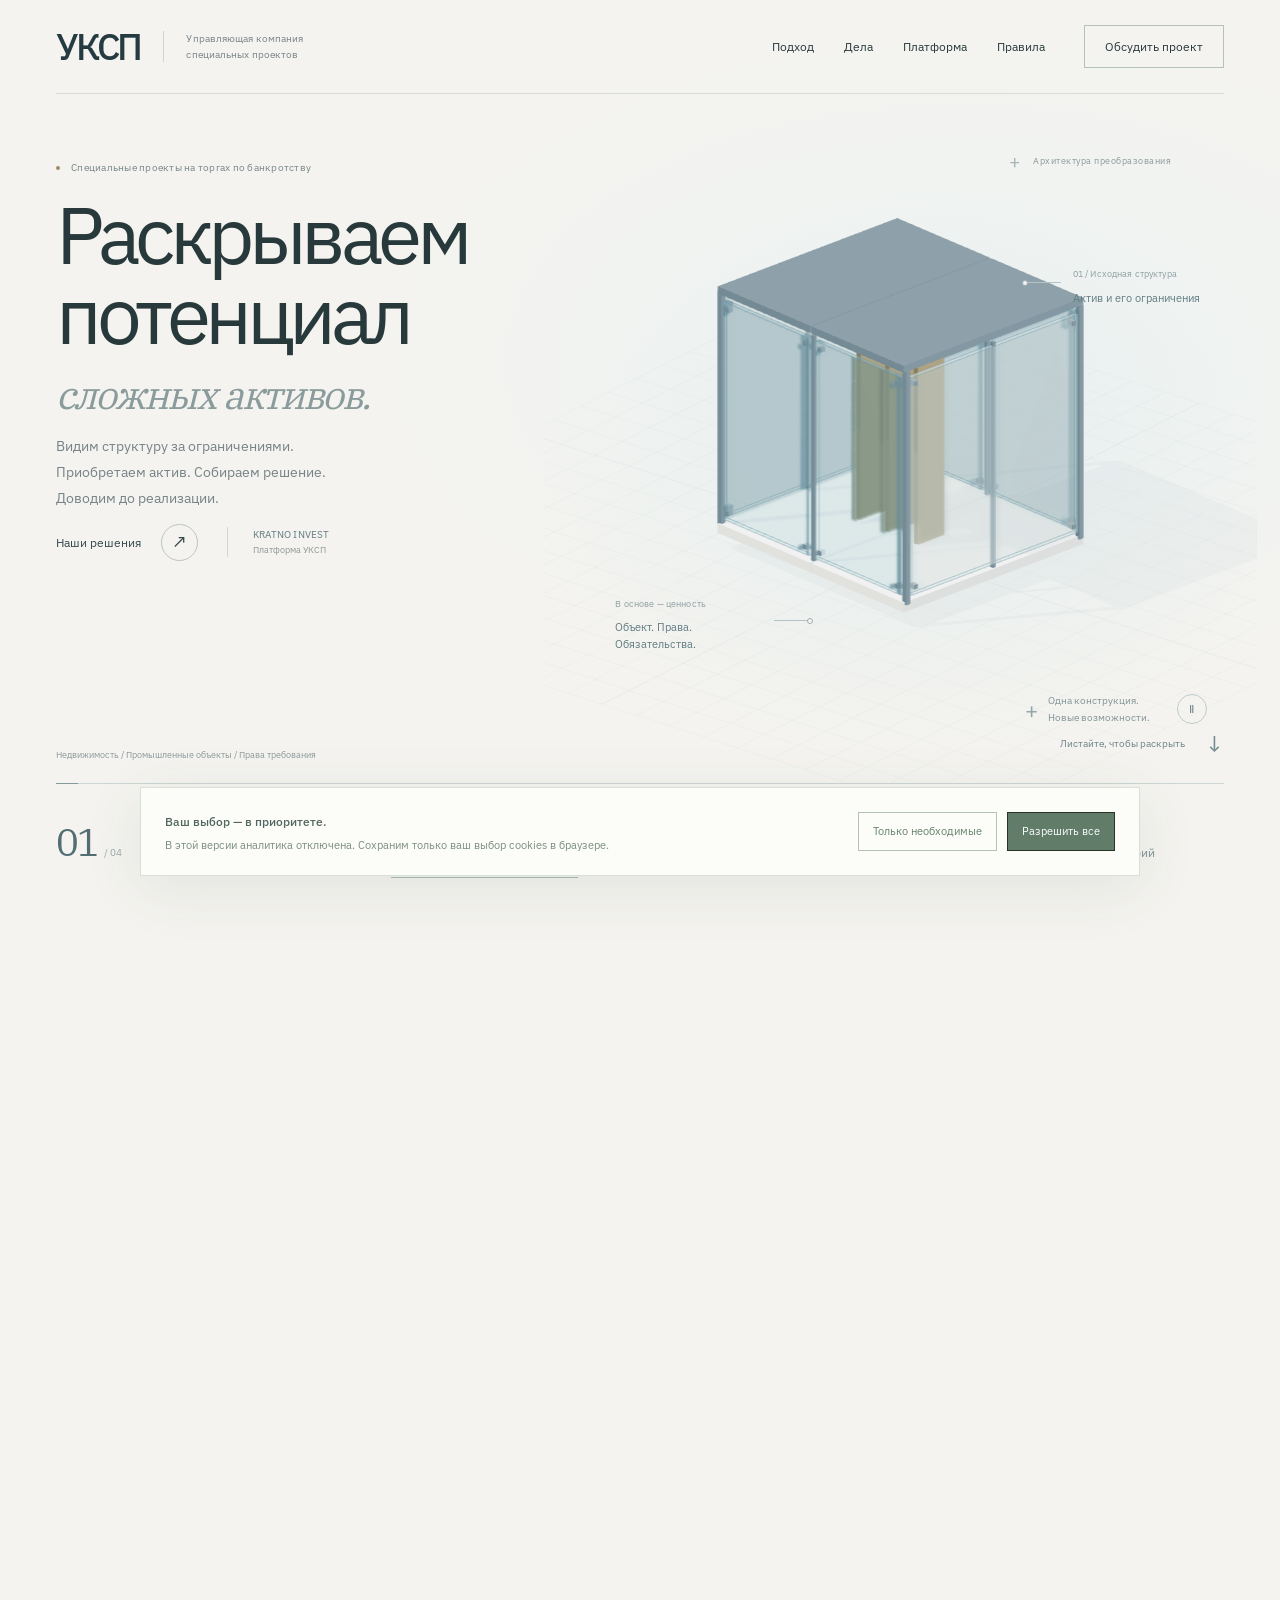
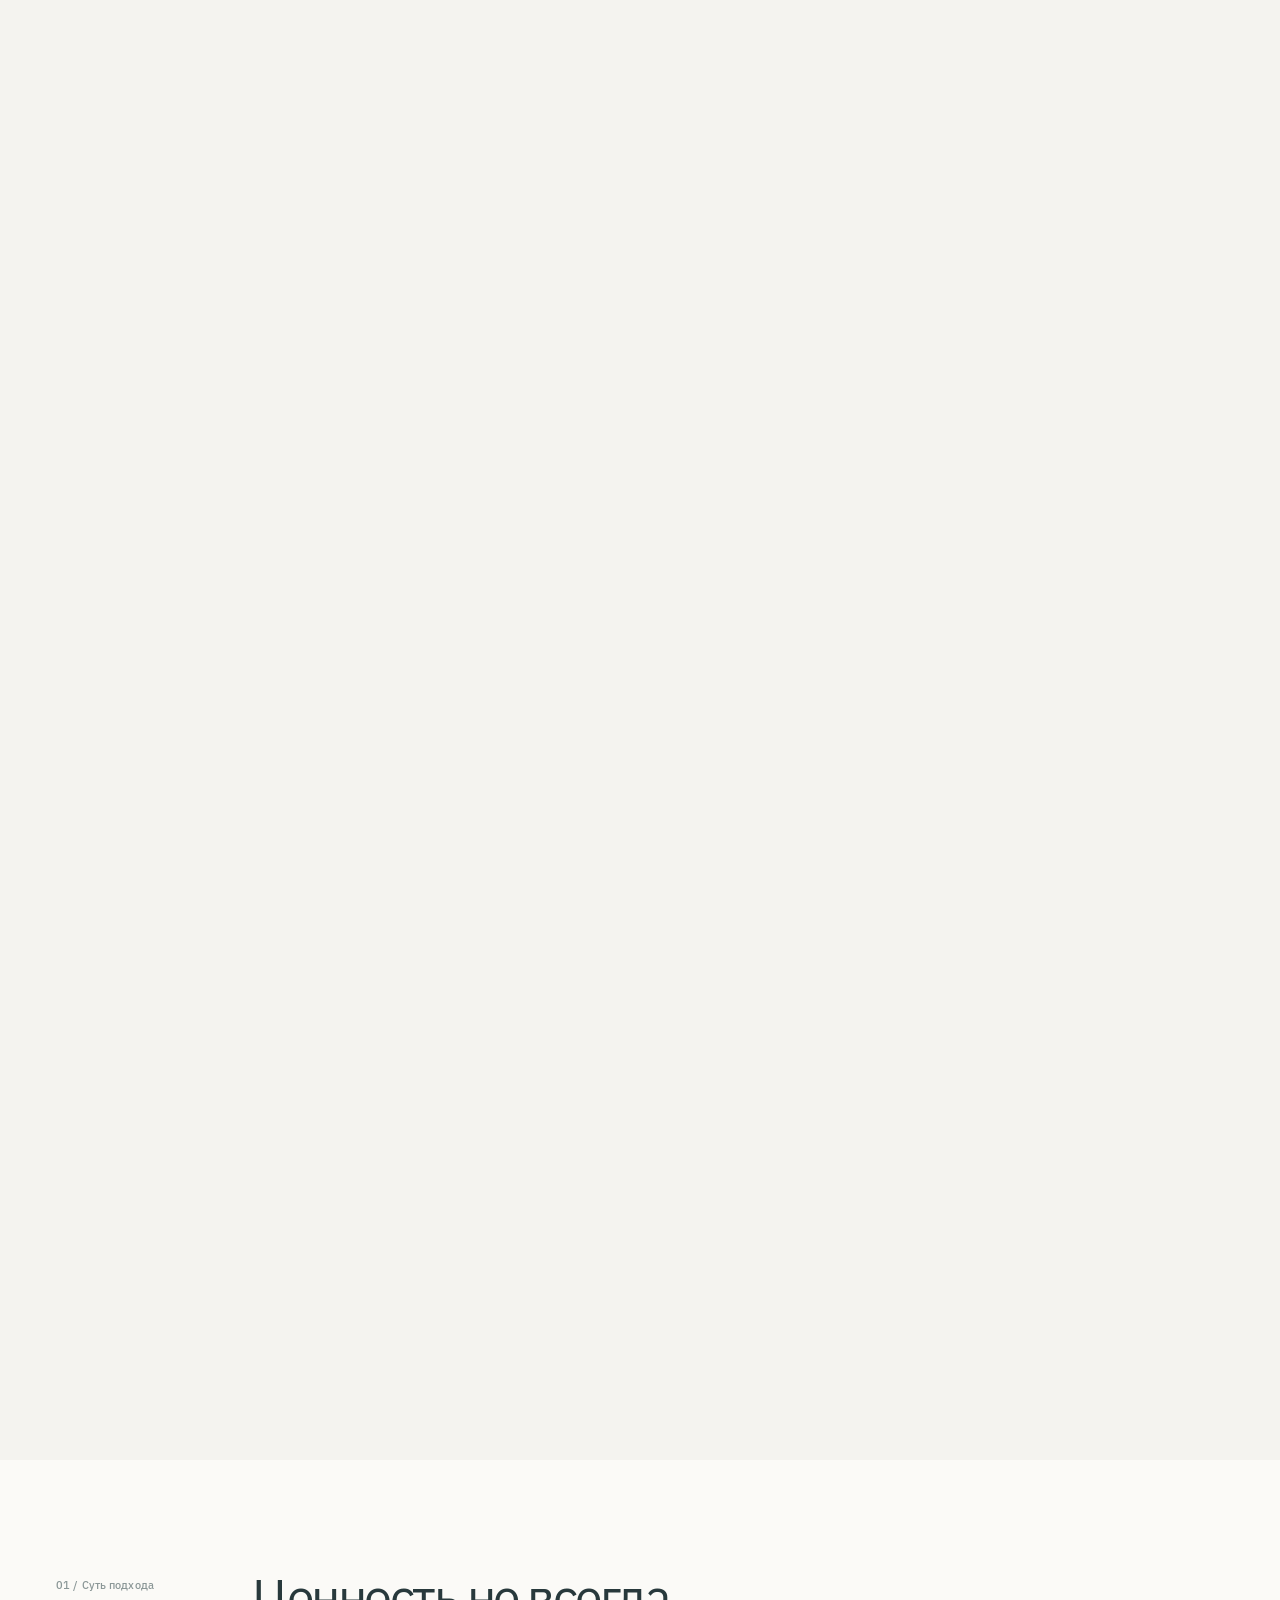
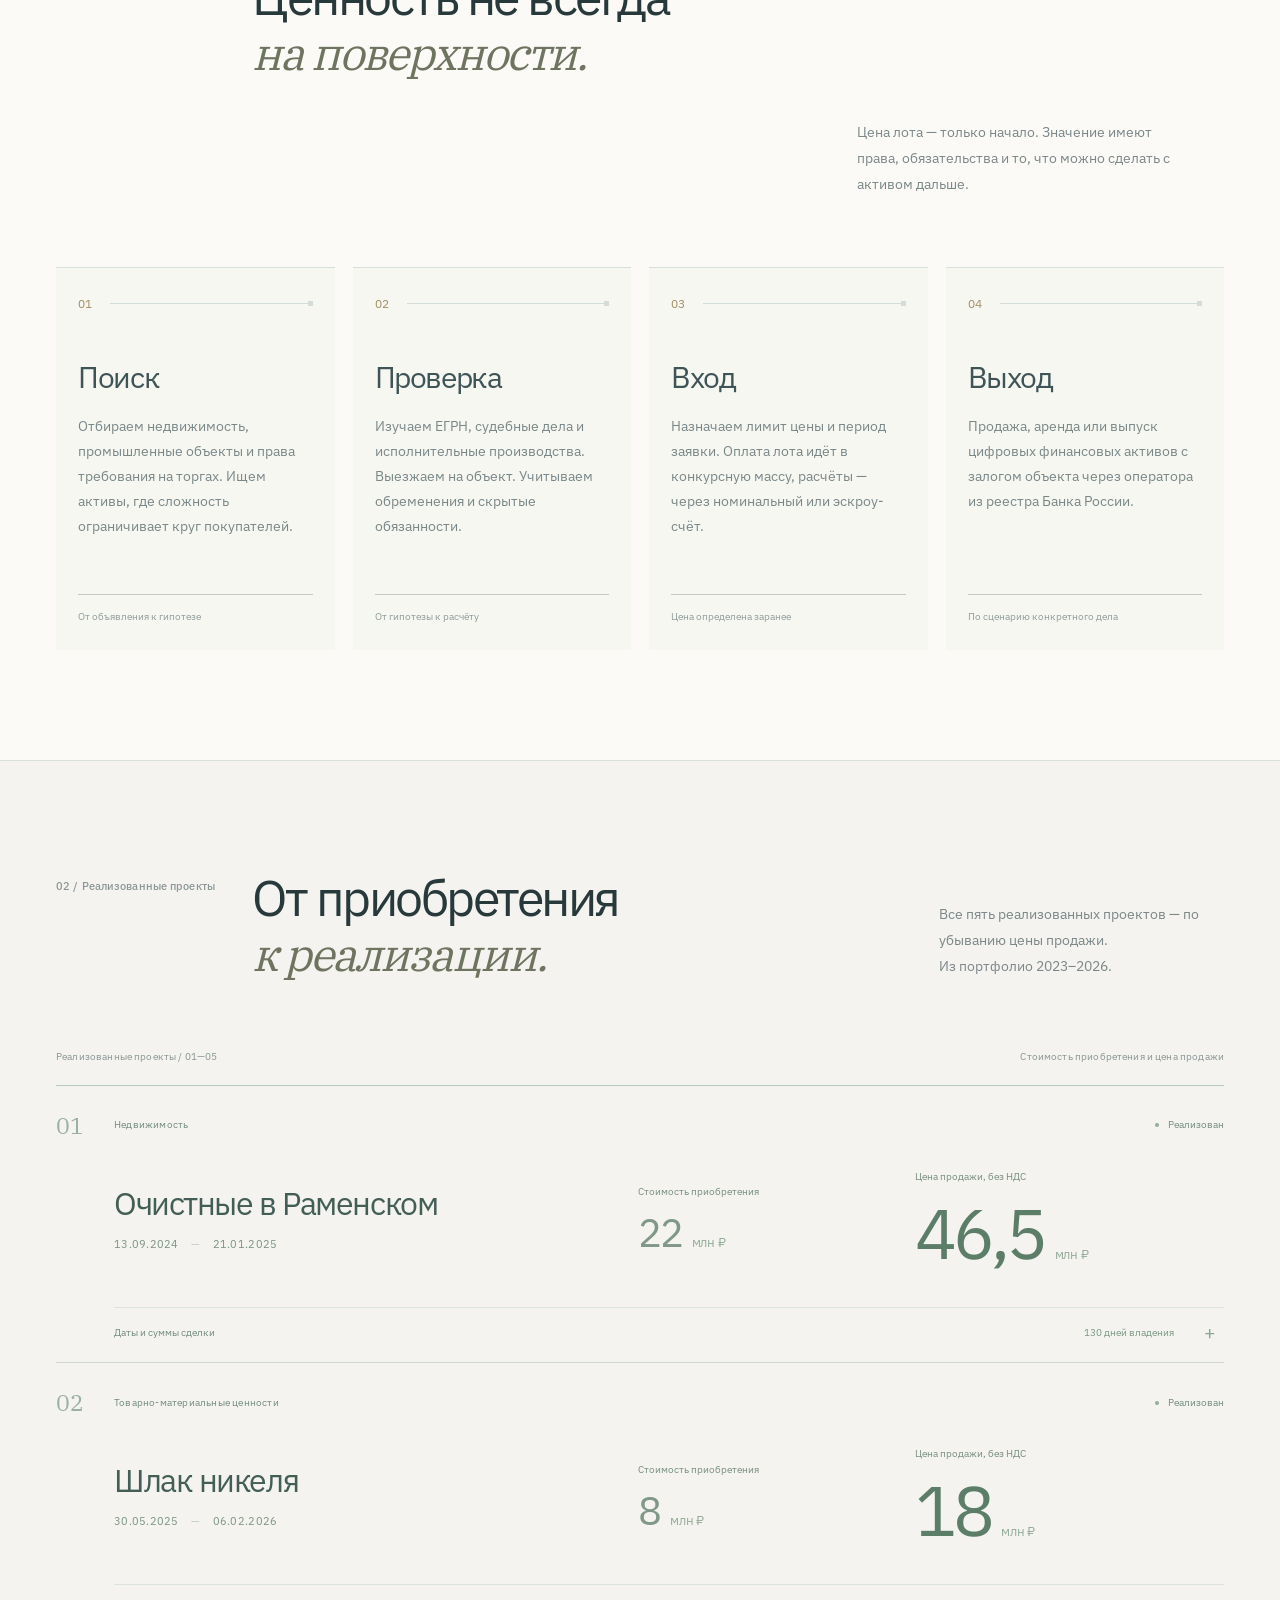
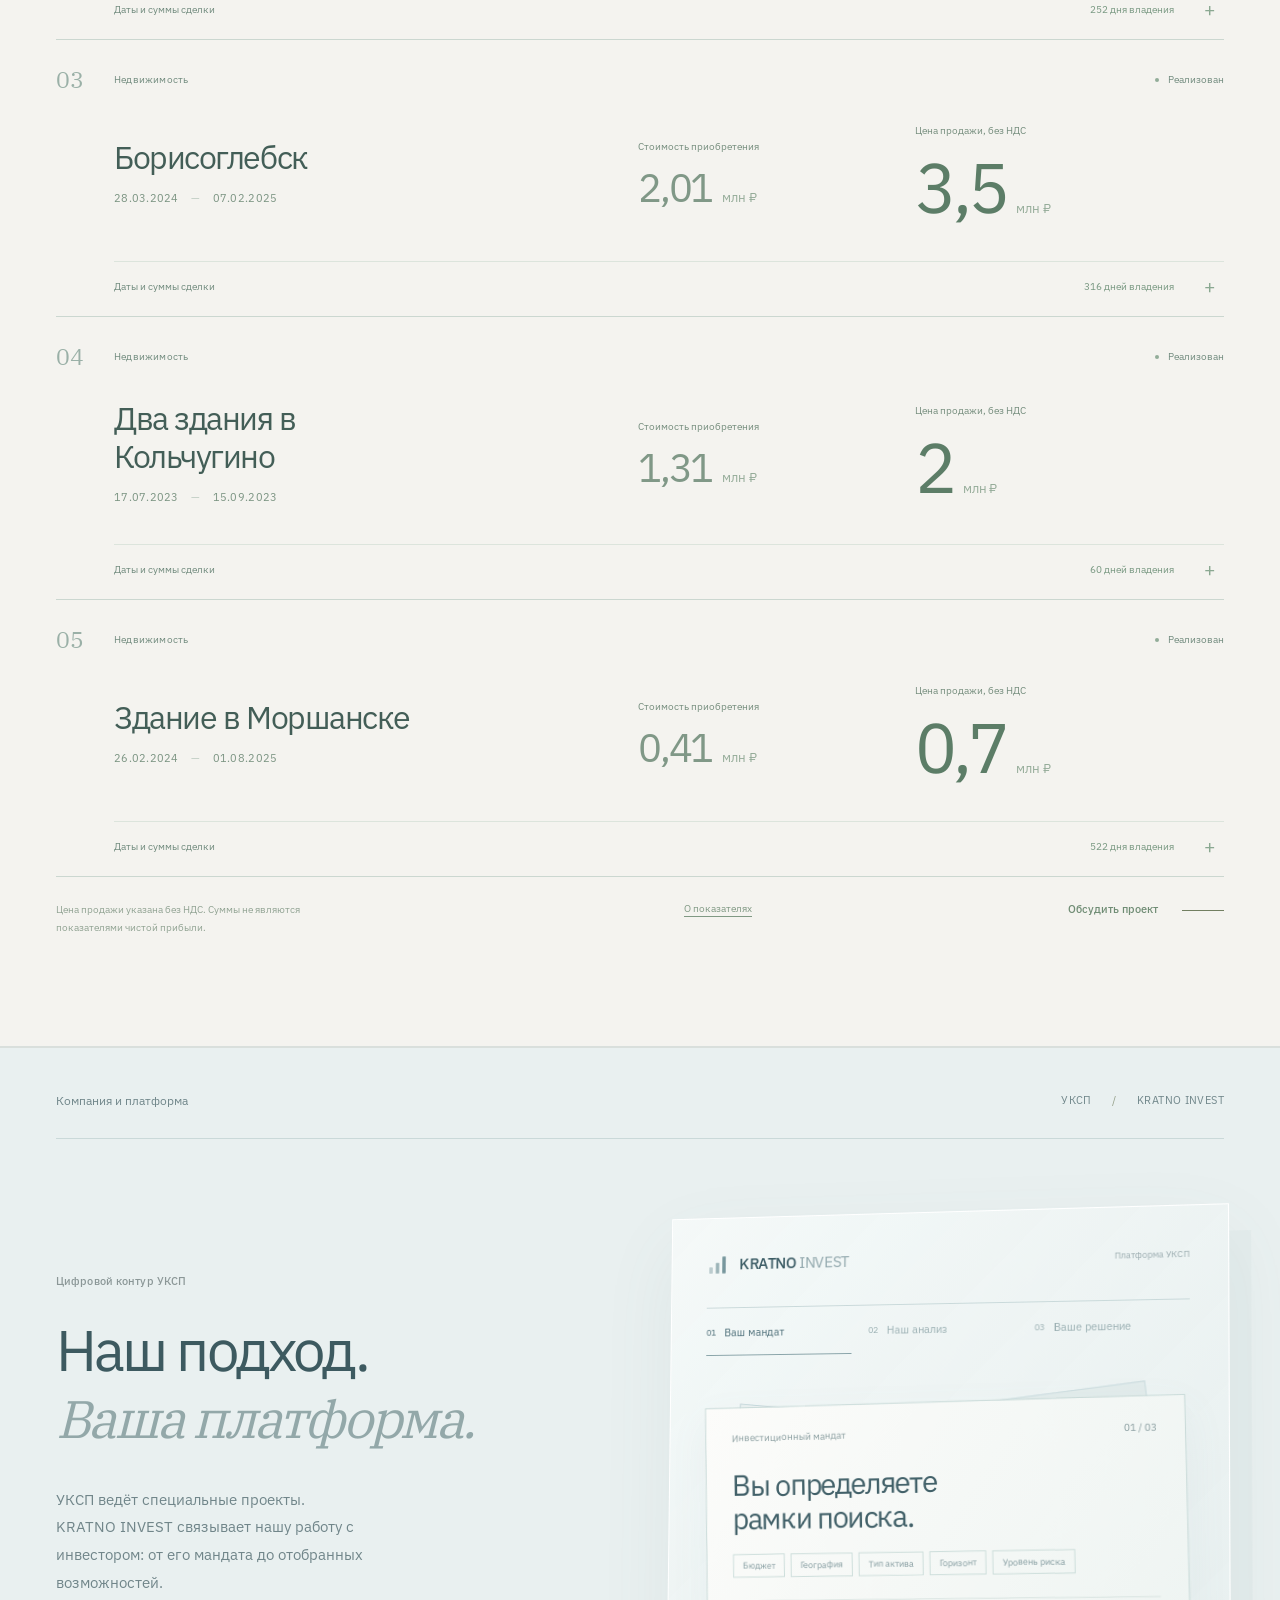
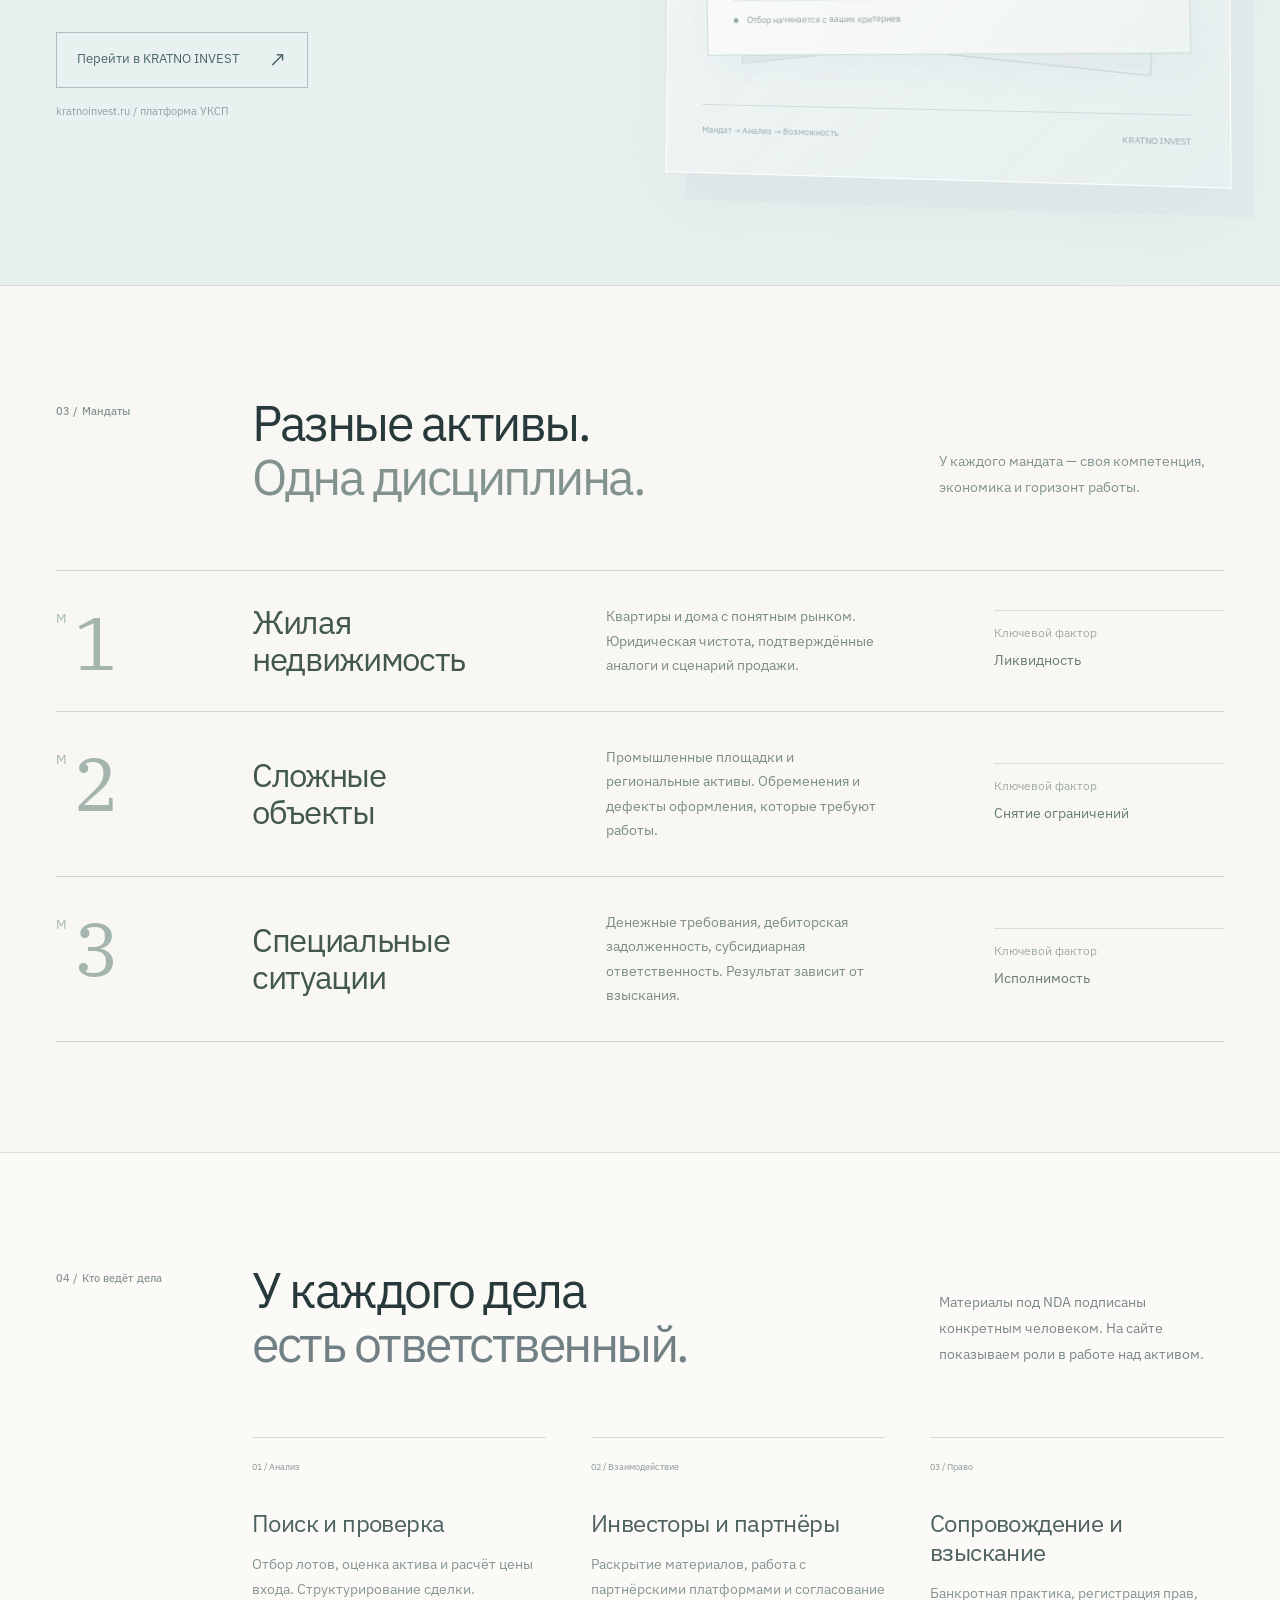
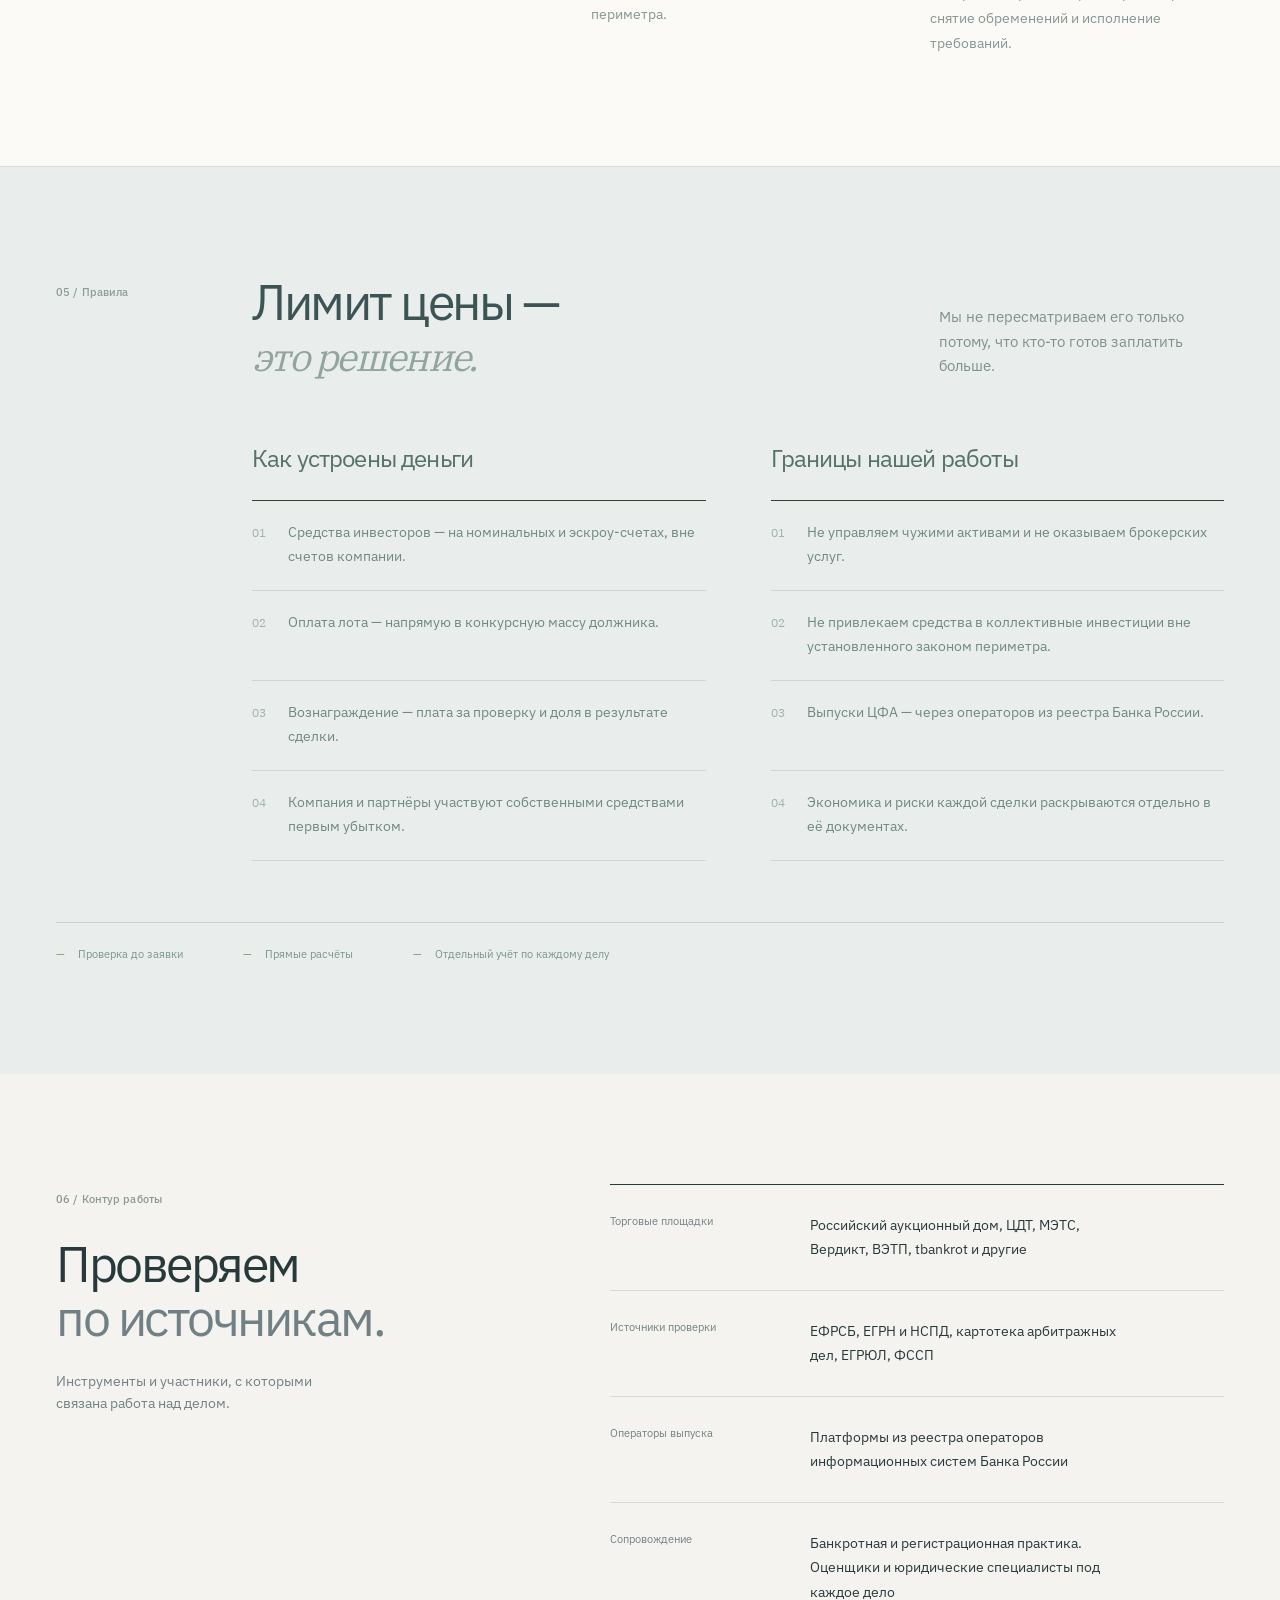
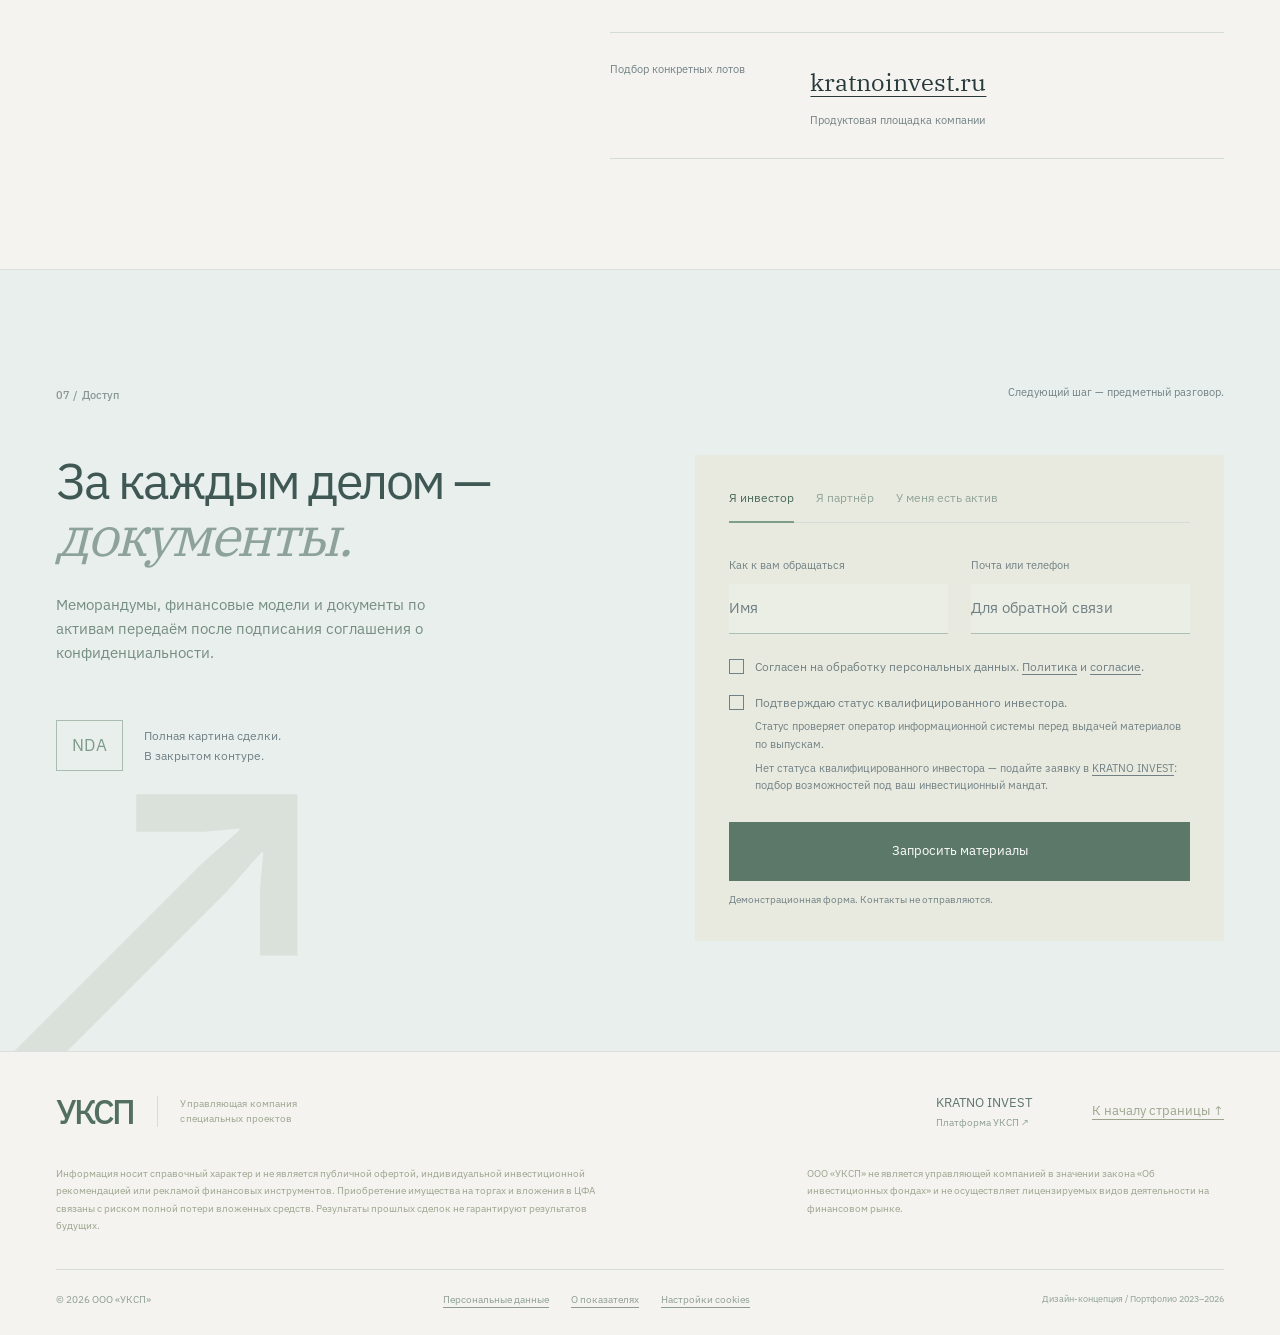
==== commit bb45432c: "Пять реализованных проектов на главной и итоги портфолио на KRATNO Главная: в «Реализованных проекта" ====
--- a/index.html
+++ b/index.html
@@ -78,22 +78,32 @@
   </section>
   <section id="cases" class="section cases-section portfolio-section">
     <div class="wrap">
-      <div class="section-heading"><p class="section-index">02 / Реализованные проекты</p><h2>От приобретения<br><em>к реализации.</em></h2><p class="section-description">Три крупнейших реализованных проекта по цене продажи.<br>Из портфолио 2023–2026.</p></div>
-      <div class="portfolio-topline"><span>Избранные проекты / 01—03</span><span>Стоимость приобретения и цена продажи</span></div>
+      <div class="section-heading"><p class="section-index">02 / Реализованные проекты</p><h2>От приобретения<br><em>к реализации.</em></h2><p class="section-description">Все пять реализованных проектов — по убыванию цены продажи.<br>Из портфолио 2023–2026.</p></div>
+      <div class="portfolio-topline"><span>Реализованные проекты / 01—05</span><span>Стоимость приобретения и цена продажи</span></div>
       <div id="registry" class="project-list"><article class="project" aria-labelledby="project-01">
   <div class="project-top"><span class="project-number">01</span><span class="project-category">Недвижимость</span><span class="project-status"><i aria-hidden="true"></i>Реализован</span></div>
   <div class="project-main"><div class="project-title"><h3 id="project-01">Очистные в Раменском</h3><p>13.09.2024 <span aria-hidden="true">—</span> 21.01.2025</p></div><div class="project-purchase"><span>Стоимость приобретения</span><strong>22<small>млн ₽</small></strong></div><div class="project-sale"><span>Цена продажи, без НДС</span><strong>46,5<small>млн ₽</small></strong></div></div>
-  <details class="project-details"><summary><span>Даты и суммы сделки</span><span class="project-duration">130 дней владения</span><span class="project-expand" aria-hidden="true">+</span></summary><div class="project-detail-grid"><div><span>Полная оплата</span><time datetime="2024-09-13">13.09.2024</time><b>22 000 000 ₽</b></div><div><span>Продажа</span><time datetime="2025-01-21">21.01.2025</time><b>46 500 000 ₽ <small>без НДС</small></b></div><p>Срок владения — от даты полной оплаты до даты продажи. Суммы в заголовке округлены до сотых миллиона.</p></div></details>
+  <details class="project-details"><summary><span>Даты и суммы сделки</span><span class="project-duration">130 дней владения</span><span class="project-expand" aria-hidden="true">+</span></summary><div class="project-detail-grid"><div><span>Вход</span><time datetime="2024-09-13">13.09.2024</time><b>22 000 000 ₽</b></div><div><span>Продажа</span><time datetime="2025-01-21">21.01.2025</time><b>46 500 000 ₽ <small>без НДС</small></b></div><p>Срок владения — от даты полной оплаты до даты продажи. Суммы в заголовке округлены до сотых миллиона.</p></div></details>
 </article>
 <article class="project" aria-labelledby="project-02">
   <div class="project-top"><span class="project-number">02</span><span class="project-category">Товарно-материальные ценности</span><span class="project-status"><i aria-hidden="true"></i>Реализован</span></div>
   <div class="project-main"><div class="project-title"><h3 id="project-02">Шлак никеля</h3><p>30.05.2025 <span aria-hidden="true">—</span> 06.02.2026</p></div><div class="project-purchase"><span>Стоимость приобретения</span><strong>8<small>млн ₽</small></strong></div><div class="project-sale"><span>Цена продажи, без НДС</span><strong>18<small>млн ₽</small></strong></div></div>
-  <details class="project-details"><summary><span>Даты и суммы сделки</span><span class="project-duration">252 дня владения</span><span class="project-expand" aria-hidden="true">+</span></summary><div class="project-detail-grid"><div><span>Полная оплата</span><time datetime="2025-05-30">30.05.2025</time><b>8 000 000 ₽</b></div><div><span>Продажа</span><time datetime="2026-02-06">06.02.2026</time><b>18 000 000 ₽ <small>без НДС</small></b></div><p>Срок владения — от даты полной оплаты до даты продажи. Суммы в заголовке округлены до сотых миллиона.</p></div></details>
+  <details class="project-details"><summary><span>Даты и суммы сделки</span><span class="project-duration">252 дня владения</span><span class="project-expand" aria-hidden="true">+</span></summary><div class="project-detail-grid"><div><span>Вход</span><time datetime="2025-05-30">30.05.2025</time><b>8 000 000 ₽</b></div><div><span>Продажа</span><time datetime="2026-02-06">06.02.2026</time><b>18 000 000 ₽ <small>без НДС</small></b></div><p>Срок владения — от даты полной оплаты до даты продажи. Суммы в заголовке округлены до сотых миллиона.</p></div></details>
 </article>
 <article class="project" aria-labelledby="project-03">
   <div class="project-top"><span class="project-number">03</span><span class="project-category">Недвижимость</span><span class="project-status"><i aria-hidden="true"></i>Реализован</span></div>
   <div class="project-main"><div class="project-title"><h3 id="project-03">Борисоглебск</h3><p>28.03.2024 <span aria-hidden="true">—</span> 07.02.2025</p></div><div class="project-purchase"><span>Стоимость приобретения</span><strong>2,01<small>млн ₽</small></strong></div><div class="project-sale"><span>Цена продажи, без НДС</span><strong>3,5<small>млн ₽</small></strong></div></div>
-  <details class="project-details"><summary><span>Даты и суммы сделки</span><span class="project-duration">316 дней владения</span><span class="project-expand" aria-hidden="true">+</span></summary><div class="project-detail-grid"><div><span>Полная оплата</span><time datetime="2024-03-28">28.03.2024</time><b>2 011 111,11 ₽</b></div><div><span>Продажа</span><time datetime="2025-02-07">07.02.2025</time><b>3 500 000 ₽ <small>без НДС</small></b></div><p>Срок владения — от даты полной оплаты до даты продажи. Суммы в заголовке округлены до сотых миллиона.</p></div></details>
+  <details class="project-details"><summary><span>Даты и суммы сделки</span><span class="project-duration">316 дней владения</span><span class="project-expand" aria-hidden="true">+</span></summary><div class="project-detail-grid"><div><span>Вход</span><time datetime="2024-03-28">28.03.2024</time><b>2 011 111,11 ₽</b></div><div><span>Продажа</span><time datetime="2025-02-07">07.02.2025</time><b>3 500 000 ₽ <small>без НДС</small></b></div><p>Срок владения — от даты полной оплаты до даты продажи. Суммы в заголовке округлены до сотых миллиона.</p></div></details>
+</article>
+<article class="project" aria-labelledby="project-04">
+  <div class="project-top"><span class="project-number">04</span><span class="project-category">Недвижимость</span><span class="project-status"><i aria-hidden="true"></i>Реализован</span></div>
+  <div class="project-main"><div class="project-title"><h3 id="project-04">Два здания в Кольчугино</h3><p>17.07.2023 <span aria-hidden="true">—</span> 15.09.2023</p></div><div class="project-purchase"><span>Стоимость приобретения</span><strong>1,31<small>млн ₽</small></strong></div><div class="project-sale"><span>Цена продажи, без НДС</span><strong>2<small>млн ₽</small></strong></div></div>
+  <details class="project-details"><summary><span>Даты и суммы сделки</span><span class="project-duration">60 дней владения</span><span class="project-expand" aria-hidden="true">+</span></summary><div class="project-detail-grid"><div><span>Вход</span><time datetime="2023-07-17">17.07.2023</time><b>1 312 000 ₽</b></div><div><span>Продажа</span><time datetime="2023-09-15">15.09.2023</time><b>2 000 000 ₽ <small>без НДС</small></b></div><p>Срок владения — от даты полной оплаты до даты продажи. Суммы в заголовке округлены до сотых миллиона.</p></div></details>
+</article>
+<article class="project" aria-labelledby="project-05">
+  <div class="project-top"><span class="project-number">05</span><span class="project-category">Недвижимость</span><span class="project-status"><i aria-hidden="true"></i>Реализован</span></div>
+  <div class="project-main"><div class="project-title"><h3 id="project-05">Здание в Моршанске</h3><p>26.02.2024 <span aria-hidden="true">—</span> 01.08.2025</p></div><div class="project-purchase"><span>Стоимость приобретения</span><strong>0,41<small>млн ₽</small></strong></div><div class="project-sale"><span>Цена продажи, без НДС</span><strong>0,7<small>млн ₽</small></strong></div></div>
+  <details class="project-details"><summary><span>Даты и суммы сделки</span><span class="project-duration">522 дня владения</span><span class="project-expand" aria-hidden="true">+</span></summary><div class="project-detail-grid"><div><span>Вход</span><time datetime="2024-02-26">26.02.2024</time><b>411 300 ₽</b></div><div><span>Продажа</span><time datetime="2025-08-01">01.08.2025</time><b>700 000 ₽ <small>без НДС</small></b></div><p>Срок владения — от даты полной оплаты до даты продажи. Суммы в заголовке округлены до сотых миллиона.</p></div></details>
 </article></div>
       <div class="registry-bottom"><p>Цена продажи указана без НДС. Суммы не являются показателями чистой прибыли.</p><button class="plain-link" data-dialog="methodology" type="button">О показателях</button><a class="text-link" href="#access">Обсудить проект <span class="link-line" aria-hidden="true"></span></a></div>
     </div>
--- a/architecture.css
+++ b/architecture.css
@@ -221,4 +221,4 @@
 @media(max-width:680px){.phase-tabs button{flex-direction:column;gap:8px}.phase-tabs button b{font-size:10px;max-width:100%;color:inherit}.phase-tabs button>span{font-size:7px}.object-stage.is-realized .label-left{visibility:hidden}}
 @media(max-width:680px) and (max-height:740px){.hero-pin{min-height:0}.hero-copy{padding-top:18px}.hero h1{font-size:45px;margin-top:17px}.object-stage{min-height:165px}.hero-actions{margin-top:14px}.hero-description{margin-top:9px}.phase-console{min-height:83px}}
 @media(max-height:560px){.hero{height:auto}.hero-pin{position:relative;height:720px;min-height:720px}}
-@media(min-width:961px) and (max-height:1000px){.hero h1{margin-top:clamp(14px,calc(34px - 0.16*(1000px - 100vh)),34px)}.hero-description{margin-top:clamp(12px,calc(29px - 0.17*(1000px - 100vh)),29px)}.hero-actions{margin-top:clamp(12px,calc(29px - 0.17*(1000px - 100vh)),29px)}}@media(min-width:1600px) and (max-height:940px){.hero-copy{padding-top:clamp(24px,calc(9vh - 0.3*(940px - 100vh)),81px)}.hero h1{font-size:clamp(84px,calc(110px - 0.3*(940px - 100vh)),110px)}}@media print{.hero{height:auto}.hero-pin{height:auto;min-height:0;position:relative;background:white}.hero-copy{padding:25px 0;width:100%}.hero h1{font-size:42px}.hero h1 em{font-size:23px}.hero-description{font-size:12px}.hero-actions,.object-stage,.phase-console{display:none}.section{padding:35px 0}.section h2{font-size:28px}.platform-section,.rules-section{background:white}.platform-visual{box-shadow:none}.project{break-inside:avoid}.project-main{padding:15px 0}.project-sale strong{font-size:35px}.project-details{margin-left:0}.project-detail-grid{display:grid}}
+@media(min-width:961px) and (max-height:1000px){.hero h1{margin-top:clamp(14px,calc(34px - 0.16*(1000px - 100vh)),34px)}.hero-description{margin-top:clamp(12px,calc(29px - 0.17*(1000px - 100vh)),29px)}.hero-actions{margin-top:clamp(12px,calc(29px - 0.17*(1000px - 100vh)),29px)}}@media(min-width:1600px) and (max-height:940px){.hero-copy{padding-top:clamp(24px,calc(9vh - 0.3*(940px - 100vh)),81px)}.hero h1{font-size:clamp(84px,calc(110px - 0.3*(940px - 100vh)),110px)}}@media(min-width:961px) and (max-width:1250px){.portfolio-section .section-index{white-space:normal}}@media(max-width:680px){.portfolio-section .registry-bottom{display:flex;flex-wrap:wrap;align-items:baseline;gap:10px 22px}.portfolio-section .registry-bottom p{flex-basis:100%;margin-bottom:0}}@media print{.hero{height:auto}.hero-pin{height:auto;min-height:0;position:relative;background:white}.hero-copy{padding:25px 0;width:100%}.hero h1{font-size:42px}.hero h1 em{font-size:23px}.hero-description{font-size:12px}.hero-actions,.object-stage,.phase-console{display:none}.section{padding:35px 0}.section h2{font-size:28px}.platform-section,.rules-section{background:white}.platform-visual{box-shadow:none}.project{break-inside:avoid}.project-main{padding:15px 0}.project-sale strong{font-size:35px}.project-details{margin-left:0}.project-detail-grid{display:grid}}
